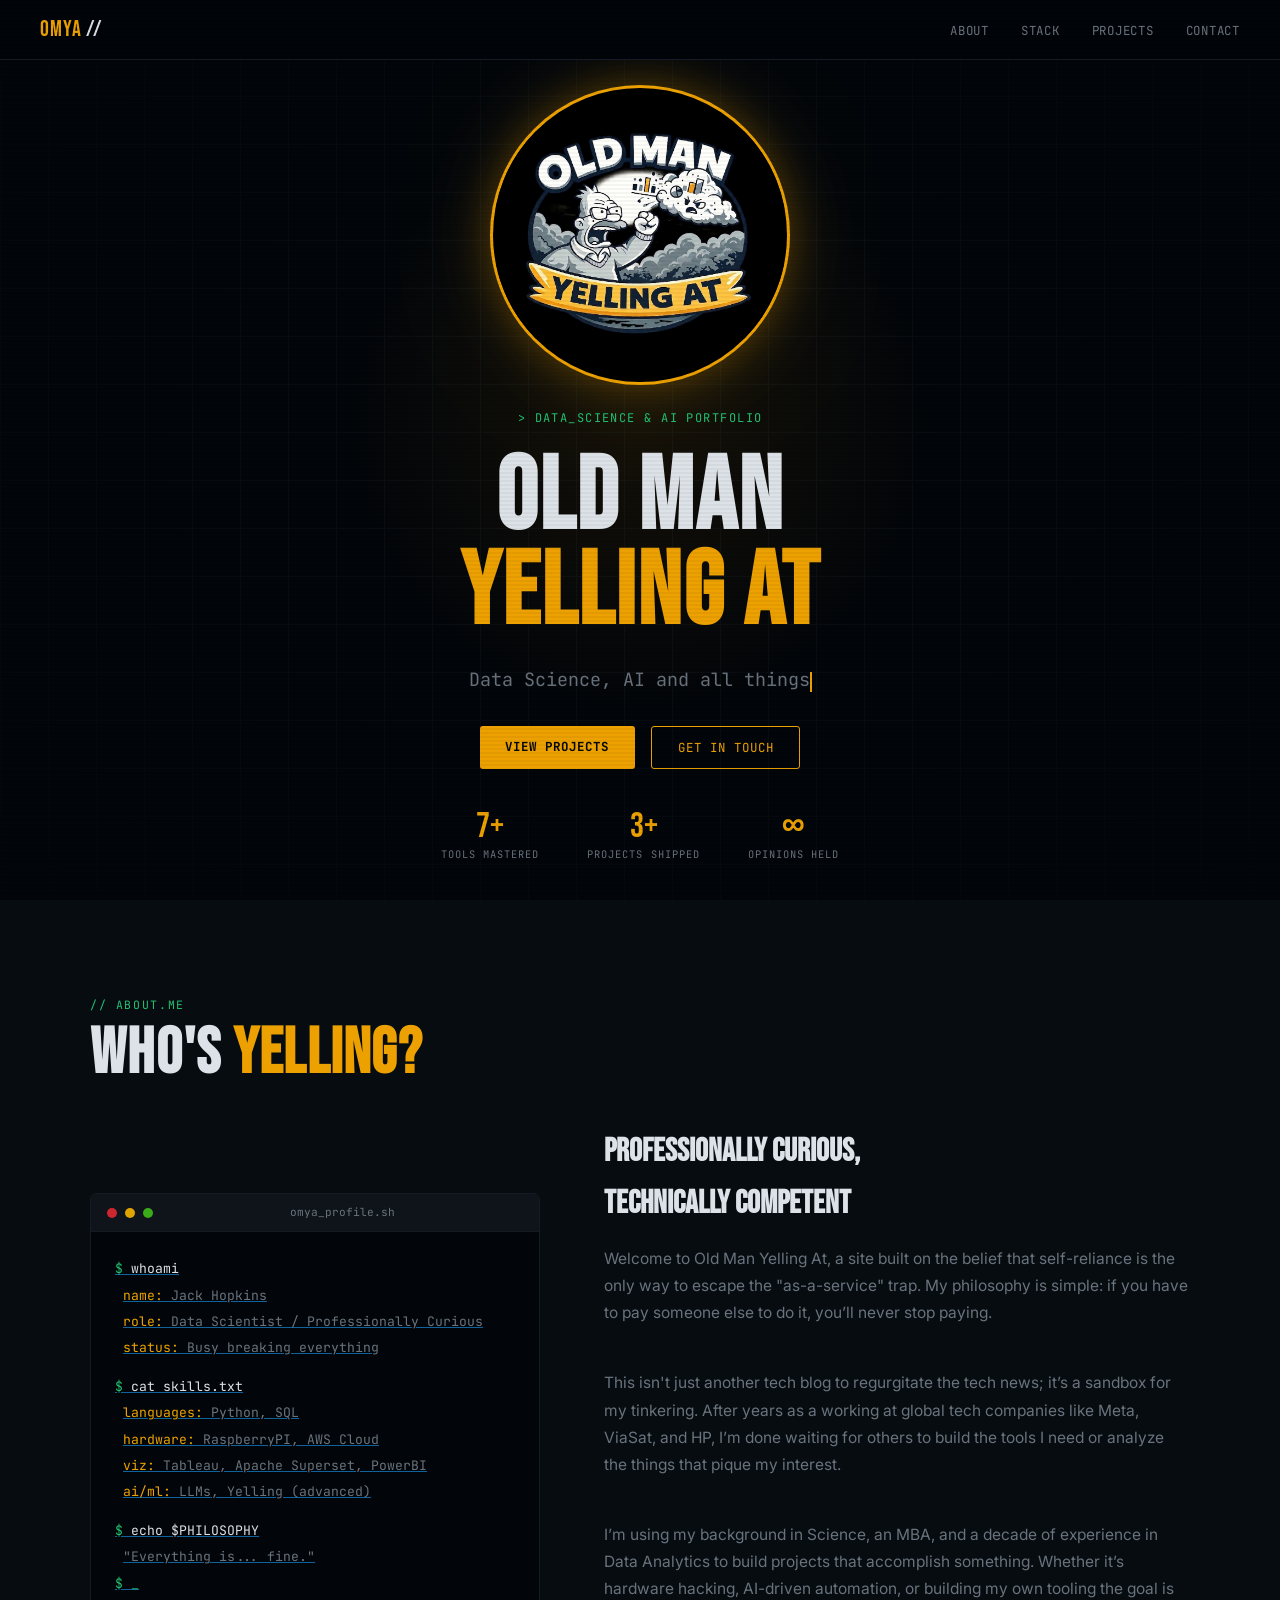
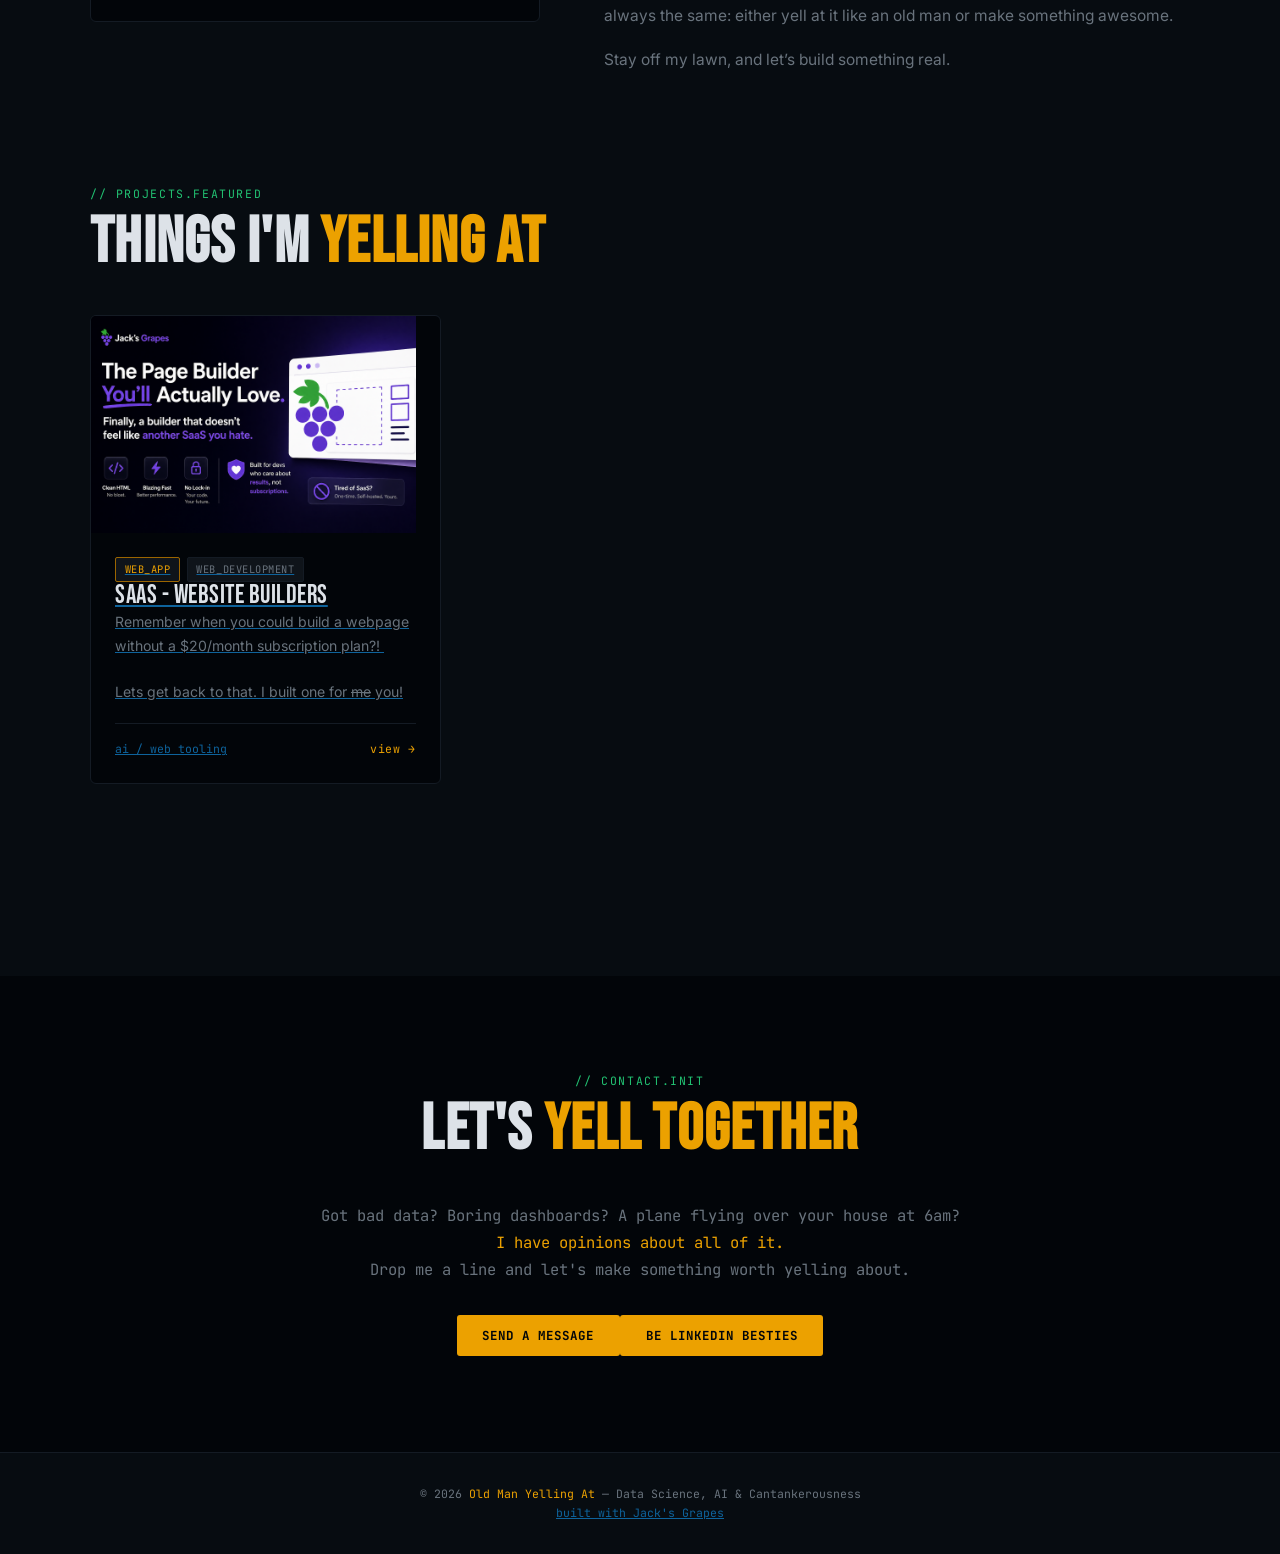
==== index.html @ 0ff93918 "Deploy: index.html" ====
<!DOCTYPE html>
<html lang="en">
<head>
  <meta charset="UTF-8">
  <meta name="viewport" content="width=device-width, initial-scale=1">
  <title>Old Man Yelling At — Data Science Portfolio</title>
  <meta charset="UTF-8">
<meta name="viewport" content="width=device-width, initial-scale=1.0">
<link rel="preconnect" href="https://fonts.googleapis.com">
  <link rel="stylesheet" href="styles/site.css">
  <link rel="stylesheet" href="styles/index.css">
</head>
<body>
<nav><a href="#hero" class="nav-logo">OMYA<span> //</span></a><ul class="nav-links"><li><a href="about.html">about</a></li><li><a href="Tech Stack.html">stack</a></li><li><a href="#projects">projects</a></li><li><a href="#contact">contact</a></li></ul></nav><!-- HERO --><section id="hero"><div data-jg-align="left" class="hero-bg-grid"></div><div class="hero-glow"></div><div data-jg-align="center" id="i6v195" class="hero-inner"><div class="hero-logo-wrap"><img alt="OMYA Logo.png" src="assets/embedded-1-OMYA-Logo.png"></div><div class="hero-tag">data_science &amp; ai portfolio</div><h1 class="hero-heading">OLD MAN<br><span class="accent">YELLING AT</span></h1><p id="tagline-text" class="hero-tagline"></p><div class="hero-cta"><a href="#projects" data-jg-align="left" class="btn btn-primary">View Projects</a><a href="#contact" class="btn btn-outline">Get In Touch</a></div><div class="hero-stats"><div class="stat"><div data-count="7" class="stat-val">0</div><div class="stat-label">Tools mastered</div></div><div class="stat"><div data-count="3" class="stat-val">1</div><div class="stat-label">Projects shipped</div></div><div class="stat"><div data-count="∞" class="stat-val">0</div><div class="stat-label">Opinions held</div></div></div></div></section><!-- ABOUT --><section id="about"><div class="section-inner"><div class="section-label">about.me</div><h2 class="section-title">Who's <span class="accent">Yelling?</span></h2><div class="about-grid fade-up"><div class="about-terminal"><div class="term-bar"><div class="term-dot r"></div><div class="term-dot y"></div><div class="term-dot g"></div><span class="term-title">omya_profile.sh</span></div><a href="planes.html" id="iljqdqo"><div data-jg-align="left" class="term-body"><span class="term-line"><span class="term-prompt">$</span><span class="term-cmd"> whoami</span></span><span class="term-line term-out"><span class="term-key">name:</span>        Jack Hopkins</span><span class="term-line term-out"><span class="term-key">role:</span>        Data Scientist / Professionally Curious</span><span class="term-line term-out"><span class="term-key">status:</span>&nbsp;Busy breaking everything</span><span class="term-blank"></span><span class="term-line"><span class="term-prompt">$</span><span class="term-cmd"> cat skills.txt</span></span><span class="term-line term-out"><span class="term-key">languages:</span>   Python, SQL</span><span class="term-line term-out"><span class="term-key">hardware:</span>    RaspberryPI, AWS Cloud</span><span class="term-line term-out"><span class="term-key">viz:</span>         Tableau, Apache Superset, PowerBI</span><span class="term-line term-out"><span class="term-key">ai/ml:</span>       LLMs, Yelling (advanced)</span><span class="term-blank"></span><span class="term-line"><span class="term-prompt">$</span><span class="term-cmd"> echo $PHILOSOPHY</span></span><span class="term-line term-out">"Everything is... fine."</span><span class="term-line"><span class="term-prompt">$ <span class="cursor-inline">_</span></span></span></div></a></div><div class="about-text"><h3 id="ir30iiib">Professionally Curious,<br>Technically Competent</h3><p id="ixeeoak"></p><p id="ii0y47r" class="MsoNormal"><span id="i8zmilt">Welcome to Old Man Yelling At, a site built on the belief that self-reliance is the only way to escape the "as-a-service" trap. My philosophy is simple: if you have to pay someone else to do it, you’ll never stop paying.<br><br><o:p></o:p></span></p><p id="ikygia4" class="MsoNormal"><span id="ivghlf5">This isn't just another tech blog to regurgitate the tech news; it’s a sandbox for my tinkering. After years as a working at global tech companies like Meta, ViaSat, and HP, I’m done waiting for others to build the tools I need or analyze the things that pique my interest.<br><br><o:p></o:p></span></p><p id="ieg5tn2" class="MsoNormal"><span id="idqlkta">I’m using my background in Science, an MBA, and a decade of experience in Data Analytics to build projects that accomplish something. Whether it’s hardware hacking, AI-driven automation, or building my own tooling the goal is always the same: either yell at it like an old man or make something awesome.<o:p></o:p></span></p><p draggable="true" class="MsoNormal"><span draggable="true"><o:p id="it7yhrg" draggable="true"></o:p></span></p><p id="i75hzhk" class="MsoNormal"><span id="iy7516q"><span id="i1cjw39">Stay off my lawn, and let’s build something real.</span><o:p></o:p></span></p><p id="i8kazh5" class="MsoNormal"></p><p id="irdku32" class="MsoNormal"></p><p id="iwp834v" class="MsoNormal"><span id="i1wre5h"><span id="i7fl29a"><o:p></o:p></span></span></p><p></p></div></div></div><section id="projects" data-jg-align="left"><div class="section-inner"><div class="section-label">projects.featured</div><h2 class="section-title">Things I'm&nbsp;<span id="is7vjrm-2" draggable="true" class="accent">Yelling At</span></h2><div class="projects-grid"><div class="project-card fade-up"><a href="saas-webeditors.html" id="ivyvx1u"></a><a href="saas-webeditors.html" id="ifmr32w7"></a><div id="irn4yvj"></div><img src="assets/1-JacksGrapesHero.png" alt="JacksGrapesHero.png" width="325" height="217" data-jg-align="center" id="i12prqy"><div class="project-body"><a href="saas-webeditors.html" id="ijs4cwk"><div class="project-tags"><span class="tag gold">WEb_app</span><span class="tag">WEb_development</span></div><div class="project-title">Saas - Website Builders</div><div data-jg-align="left" class="project-desc">Remember when you could build a webpage without a $20/month subscription plan?!&nbsp;<br><br>Lets get back to that. I built one for <strike>me</strike> you!</div></a><div class="project-footer"><a href="saas-webeditors.html" id="i07bh0z"><span>ai / web tooling</span></a><a href="#" class="project-link">view →</a></div></div></div></div></div></section></section><!-- SKILLS --><!-- PROJECTS --><!-- CONTACT --><section id="contact" data-jg-align="left"><div class="section-inner contact-inner"><div class="section-label">contact.init</div><h2 class="section-title">Let's <span class="accent">Yell Together</span></h2><p>
      Got bad data? Boring dashboards? A plane flying over your house at 6am?<br><span class="shout">I have opinions about all of it.</span><br>
      Drop me a line and let's make something worth yelling about.
    </p><a href="mailto:hello@oldmanyelling.at" class="btn btn-primary">Send a Message</a><a href="https://www.linkedin.com/in/jvhopkins/" class="btn btn-primary">Be linkedin Besties</a></div></section><!-- FOOTER --><footer><p>© 2026 <span>Old Man Yelling At</span> — Data Science, AI &amp; Cantankerousness</p><a href="https://jacksgrapes.oldmanyelling.at" id="isjxr0g"><p id="i4tllf-2">built with Jack's Grapes</p></a></footer><!-- TWEAKS PANEL --><div id="tweaks-panel"><div class="tweaks-header"><span>Tweaks</span><button id="tweaks-close-btn" aria-label="Close" class="tweaks-close">✕</button></div><div class="tweaks-body"><div class="tweak-row"><label for="tweak-accent" class="tweak-label">Accent Color</label><select id="tweak-accent" class="tweak-select"><option value="gold">Gold (default)</option><option value="cyan">Electric Cyan</option><option value="red">Angry Red</option><option value="green">Terminal Green</option></select></div><div class="tweak-row"><label for="tweak-tagline" class="tweak-label">Custom Tagline</label><input id="tweak-tagline" type="text" value="Data Science, AI and Cantankerousness" class="tweak-input"></div><div class="tweak-row"><label for="tweak-font" class="tweak-label">Terminal Font</label><select id="tweak-font" class="tweak-select"><option value="'JetBrains Mono', monospace">JetBrains Mono</option><option value="'Courier New', monospace">Courier New</option><option value="'IBM Plex Mono', monospace">IBM Plex Mono</option></select></div><div class="tweak-row"><label for="tweak-scanlines" class="tweak-label">Scanlines</label><select id="tweak-scanlines" class="tweak-select"><option value="on">On</option><option value="off">Off</option></select></div></div></div>
<script>
(function(){
  function activate(root){
    var doc = root || document;
    doc.querySelectorAll('.fade-up,.reveal-on-scroll,[data-animate-on-scroll]').forEach(function(el){
      el.classList.add('visible','is-visible','in-view');
      el.querySelectorAll('.skill-bar-fill[data-pct]').forEach(function(bar){
        bar.style.width = (bar.getAttribute('data-pct') || '0') + '%';
      });
    });
  }
  if (document.readyState === 'loading') document.addEventListener('DOMContentLoaded', function(){ activate(document); });
  else activate(document);
  window.addEventListener('load', function(){ activate(document); });
})();
</script>

<script src="scripts/index.js"></script>
</body>
</html>
---- styles/site.css ----
:root{
  --jg-accent:#0e639c;
  --jg-accent-2:#3b82f6;
  --jg-bg:#ffffff;
  --jg-surface:#f8fafc;
  --jg-text:#1e293b;
  --jg-muted:#64748b;
  --jg-font:-apple-system, BlinkMacSystemFont, 'Segoe UI', Roboto, sans-serif;
  --jg-radius:14px;
}
html,body{min-height:100%;}
body{background:var(--jg-bg);color:var(--jg-text);font-family:var(--jg-font);}
[data-gjs-type="wrapper"]{background:transparent;color:inherit;min-height:100vh;}
a{color:var(--jg-accent);}
.jg-theme-section{padding:72px 40px;background:var(--jg-surface);color:var(--jg-text);}
.jg-theme-card{padding:28px;border:1px solid color-mix(in srgb, var(--jg-text) 10%, white);border-radius:var(--jg-radius);background:white;box-shadow:0 12px 34px rgba(15,23,42,.08);}
.jg-theme-btn{display:inline-flex;align-items:center;justify-content:center;padding:12px 20px;border:none;border-radius:999px;background:linear-gradient(135deg,var(--jg-accent),var(--jg-accent-2));color:white;font-weight:700;text-decoration:none;box-shadow:0 12px 24px rgba(59,130,246,.22);}
.jg-theme-btn--ghost{background:transparent;color:var(--jg-accent);border:1px solid color-mix(in srgb, var(--jg-accent) 28%, white);box-shadow:none;}
.jg-global-slot{position:relative;}
.jg-global-slot::before{content:attr(data-jg-global-label);position:absolute;top:8px;right:8px;padding:3px 8px;border-radius:999px;background:rgba(15,23,42,.82);color:#fff;font:600 10px/1 var(--jg-font);letter-spacing:.08em;text-transform:uppercase;z-index:5;pointer-events:none;}
.jg-symbol-instance{position:relative;}
.jg-symbol-instance::before{content:attr(data-jg-symbol-label);position:absolute;top:8px;right:8px;padding:3px 8px;border-radius:999px;background:rgba(14,99,156,.92);color:#fff;font:600 10px/1 var(--jg-font);letter-spacing:.08em;text-transform:uppercase;z-index:5;pointer-events:none;}
.jg-slot-outline{outline:1px dashed rgba(14,99,156,.45);outline-offset:2px;}
.jg-hide-desktop{}
@media (max-width: 992px){.jg-hide-tablet{display:none!important;}}
@media (min-width: 993px){.jg-hide-tablet{display:initial;}}
@media (max-width: 480px){.jg-hide-mobile{display:none!important;}}
@media (min-width: 481px){.jg-hide-mobile{display:initial;}}
@media (min-width: 993px){.jg-hide-desktop{display:none!important;}}
---- styles/index.css ----
@import url('https://fonts.googleapis.com/css2?family=JetBrains+Mono:wght@400;500;700&family=Bebas+Neue&family=Inter:wght@400;500;600&display=swap');

  :root {
    --bg:        oklch(0.11 0.015 252);
    --bg2:       oklch(0.15 0.015 252);
    --bg3:       oklch(0.19 0.015 252);
    --gold:      oklch(0.76 0.18 80);
    --gold-dim:  oklch(0.55 0.14 80);
    --navy:      oklch(0.27 0.09 248);
    --text:      oklch(0.91 0.01 252);
    --muted:     oklch(0.55 0.02 252);
    --green:     oklch(0.72 0.17 155);
    --border:    oklch(0.22 0.02 252);
    --font-mono: 'JetBrains Mono', monospace;
    --font-disp: 'Bebas Neue', sans-serif;
    --font-body: 'Inter', sans-serif;
  }
  *, *::before, *::after { box-sizing: border-box; margin: 0; padding: 0; }

  html { scroll-behavior: smooth; }

  body {
    background: var(--bg);
    color: var(--text);
    font-family: var(--font-body);
    line-height: 1.6;
    overflow-x: hidden;
  }

  /* ── SCANLINE OVERLAY ── */
  body::before {
    content: '';
    position: fixed; inset: 0;
    background: repeating-linear-gradient(
      0deg,
      transparent,
      transparent 2px,
      oklch(0 0 0 / 0.04) 2px,
      oklch(0 0 0 / 0.04) 4px
    );
    pointer-events: none;
    z-index: 9999;
  }

  /* ── NAV ── */
  nav {
    position: fixed; top: 0; left: 0; right: 0;
    z-index: 100;
    display: flex; align-items: center; justify-content: space-between;
    padding: 0 2.5rem;
    height: 60px;
    background: oklch(0.11 0.015 252 / 0.92);
    backdrop-filter: blur(12px);
    border-bottom: 1px solid var(--border);
  }
  .nav-logo {
    font-family: var(--font-disp);
    font-size: 1.4rem;
    letter-spacing: 0.04em;
    color: var(--gold);
    text-decoration: none;
  }
  .nav-logo span { color: var(--text); }
  .nav-links {
    display: flex; gap: 2rem; list-style: none;
  }
  .nav-links a {
    font-family: var(--font-mono);
    font-size: 0.78rem;
    color: var(--muted);
    text-decoration: none;
    letter-spacing: 0.06em;
    text-transform: uppercase;
    transition: color 0.2s;
  }
  .nav-links a:hover, .nav-links a.active { color: var(--gold); }

  /* ── HERO ── */
  #hero {
    min-height: 100vh;
    display: grid;
    place-items: center;
    padding: 80px 2rem 2rem;
    position: relative;
    overflow: hidden;
  }
  .hero-bg-grid {
    position: absolute; inset: 0;
    background-image:
      linear-gradient(var(--border) 1px, transparent 1px),
      linear-gradient(90deg, var(--border) 1px, transparent 1px);
    background-size: 48px 48px;
    opacity: 0.4;
    mask-image: radial-gradient(ellipse 80% 80% at 50% 50%, black 30%, transparent 100%);
  }
  .hero-glow {
    position: absolute;
    width: 600px; height: 600px;
    background: radial-gradient(circle, oklch(0.55 0.14 80 / 0.12) 0%, transparent 70%);
    top: 50%; left: 50%;
    transform: translate(-50%, -55%);
    pointer-events: none;
  }
  .hero-inner {
    position: relative;
    display: flex;
    flex-direction: column;
    align-items: center;
    text-align: center;
    gap: 1.5rem;
    max-width: 860px;
  }
  .hero-logo-wrap {
    width: 300px; height: 300px;
    border-radius: 50%;
    overflow: hidden;
    border: 3px solid var(--gold);
    box-shadow: 0 0 40px oklch(0.76 0.18 80 / 0.3), 0 0 80px oklch(0.76 0.18 80 / 0.1);
    flex-shrink: 0;
    animation: pulse-glow 3s ease-in-out infinite;
    background: #000;
  }
  @keyframes pulse-glow {
    0%, 100% { box-shadow: 0 0 40px oklch(0.76 0.18 80 / 0.3), 0 0 80px oklch(0.76 0.18 80 / 0.1); }
    50%       { box-shadow: 0 0 60px oklch(0.76 0.18 80 / 0.5), 0 0 120px oklch(0.76 0.18 80 / 0.2); }
  }
  .hero-logo-wrap img {
    width: 100%; height: 100%;
    object-fit: contain;
    object-position: center center;
    transform: scale(0.98);
  }
  .hero-tag {
    font-family: var(--font-mono);
    font-size: 0.75rem;
    color: var(--green);
    letter-spacing: 0.12em;
    text-transform: uppercase;
  }
  .hero-tag::before { content: '> '; }
  .hero-heading {
    font-family: var(--font-disp);
    font-size: clamp(3.5rem, 8vw, 7rem);
    line-height: 0.92;
    letter-spacing: 0.02em;
    color: var(--text);
  }
  .hero-heading .accent { color: var(--gold); }
  .hero-tagline {
    font-family: var(--font-mono);
    font-size: clamp(0.9rem, 2vw, 1.15rem);
    color: var(--muted);
    max-width: 500px;
  }
  .hero-tagline .cursor {
    display: inline-block;
    width: 2px; height: 1.1em;
    background: var(--gold);
    vertical-align: text-bottom;
    animation: blink 0.9s step-end infinite;
  }
  @keyframes blink { 50% { opacity: 0; } }

  .hero-cta {
    display: flex; gap: 1rem; flex-wrap: wrap; justify-content: center;
    margin-top: 0.5rem;
  }
  .btn {
    display: inline-block;
    padding: 0.65rem 1.6rem;
    font-family: var(--font-mono);
    font-size: 0.78rem;
    letter-spacing: 0.08em;
    text-transform: uppercase;
    text-decoration: none;
    border-radius: 3px;
    cursor: pointer;
    transition: all 0.2s;
    border: none;
  }
  .btn-primary {
    background: var(--gold);
    color: oklch(0.11 0.015 252);
    font-weight: 700;
  }
  .btn-primary:hover { background: oklch(0.82 0.18 80); transform: translateY(-2px); }
  .btn-outline {
    background: transparent;
    color: var(--gold);
    border: 1px solid var(--gold);
  }
  .btn-outline:hover { background: oklch(0.76 0.18 80 / 0.1); transform: translateY(-2px); }

  .hero-stats {
    display: flex; gap: 3rem; margin-top: 1rem;
  }
  .stat { text-align: center; }
  .stat-val {
    font-family: var(--font-disp);
    font-size: 2.2rem;
    color: var(--gold);
    line-height: 1;
  }
  .stat-label {
    font-family: var(--font-mono);
    font-size: 0.65rem;
    color: var(--muted);
    letter-spacing: 0.1em;
    text-transform: uppercase;
    margin-top: 2px;
  }

  /* ── SECTION COMMON ── */
  section { padding: 6rem 2rem; }
  .section-inner { max-width: 1100px; margin: 0 auto; }
  .section-label {
    font-family: var(--font-mono);
    font-size: 0.72rem;
    color: var(--green);
    letter-spacing: 0.14em;
    text-transform: uppercase;
    margin-bottom: 0.5rem;
  }
  .section-label::before { content: '// '; }
  .section-title {
    font-family: var(--font-disp);
    font-size: clamp(2.5rem, 5vw, 4rem);
    letter-spacing: 0.02em;
    line-height: 1;
    margin-bottom: 3rem;
  }
  .section-title .accent { color: var(--gold); }

  /* ── ABOUT ── */
  #about { background: var(--bg2); }
  .about-grid {
    display: grid;
    grid-template-columns: 1fr 1.3fr;
    gap: 4rem;
    align-items: center;
  }
  .about-terminal {
    background: var(--bg);
    border: 1px solid var(--border);
    border-radius: 6px;
    overflow: hidden;
    font-family: var(--font-mono);
    font-size: 0.82rem;
  }
  .term-bar {
    background: var(--bg3);
    padding: 0.6rem 1rem;
    display: flex; align-items: center; gap: 0.5rem;
    border-bottom: 1px solid var(--border);
  }
  .term-dot { width: 10px; height: 10px; border-radius: 50%; }
  .term-dot.r { background: oklch(0.55 0.2 25); }
  .term-dot.y { background: oklch(0.75 0.2 90); }
  .term-dot.g { background: oklch(0.65 0.2 140); }
  .term-title { font-size: 0.7rem; color: var(--muted); margin-left: auto; margin-right: auto; ;justify-self:center}
  .term-body { padding: 1.5rem; line-height: 2; }
  .term-line { display: block; }
  .term-prompt { color: var(--green); }
  .term-cmd { color: var(--text); }
  .term-out { color: var(--muted); padding-left: 0.5rem; }
  .term-key { color: var(--gold); }
  .term-blank { display: block; height: 0.8rem; }

  .about-text h3 {
    font-family: var(--font-disp);
    font-size: 2rem;
    color: var(--text);
    margin-bottom: 1rem;
  }
  .about-text p {
    color: var(--muted);
    margin-bottom: 1rem;
    font-size: 0.97rem;
    line-height: 1.75;
  }
  .about-text p strong { color: var(--text); font-weight: 600; }
  .about-text p .shout { color: var(--gold); font-style: italic; }

  /* ── SKILLS ── */
  #skills { background: var(--bg); }
  .skills-grid {
    display: grid;
    grid-template-columns: repeat(auto-fill, minmax(300px, 1fr));
    gap: 1.5rem;
  }
  .skill-card {
    background: var(--bg2);
    border: 1px solid var(--border);
    border-radius: 6px;
    padding: 1.5rem;
    transition: border-color 0.2s, transform 0.2s;
  }
  .skill-card:hover {
    border-color: var(--gold-dim);
    transform: translateY(-3px);
  }
  .skill-header {
    display: flex; justify-content: space-between; align-items: center;
    margin-bottom: 1rem;
  }
  .skill-name {
    font-family: var(--font-mono);
    font-size: 0.9rem;
    color: var(--text);
    font-weight: 700;
  }
  .skill-pct {
    font-family: var(--font-mono);
    font-size: 0.75rem;
    color: var(--gold);
  }
  .skill-bar-bg {
    height: 6px;
    background: var(--bg3);
    border-radius: 3px;
    overflow: hidden;
  }
  .skill-bar-fill {
    height: 100%;
    background: linear-gradient(90deg, var(--gold-dim), var(--gold));
    border-radius: 3px;
    width: 0%;
    transition: width 1.2s cubic-bezier(0.4,0,0.2,1);
  }
  .skill-desc {
    margin-top: 0.75rem;
    font-size: 0.78rem;
    color: var(--muted);
    font-family: var(--font-mono);
    line-height: 1.5;
  }

  /* ── PROJECTS ── */
  #projects { background: var(--bg2); }
  .projects-grid {
    display: grid;
    grid-template-columns: repeat(auto-fill, minmax(320px, 1fr));
    gap: 1.5rem;
  }
  .project-card {
    background: var(--bg);
    border: 1px solid var(--border);
    border-radius: 6px;
    overflow: hidden;
    transition: border-color 0.2s, transform 0.2s, box-shadow 0.2s;
    cursor: pointer;
    display: flex; flex-direction: column;
  }
  .project-card:hover {
    border-color: var(--gold-dim);
    transform: translateY(-4px);
    box-shadow: 0 12px 40px oklch(0 0 0 / 0.4);
  }
  .project-thumb {
    height: 180px;
    background: var(--bg3);
    display: flex; align-items: center; justify-content: center;
    border-bottom: 1px solid var(--border);
    font-family: var(--font-mono);
    font-size: 0.72rem;
    color: var(--muted);
    position: relative;
    overflow: hidden;
  }
  .project-thumb-label {
    position: absolute;
    font-size: 0.68rem;
    color: var(--muted);
    letter-spacing: 0.05em;
    z-index: 1;
  }
  /* Mini chart decorations per project */
  .chart-bars {
    display: flex; align-items: flex-end; gap: 5px;
    opacity: 0.35;
  }
  .chart-bars span {
    width: 18px;
    background: linear-gradient(180deg, var(--gold), var(--gold-dim));
    border-radius: 2px 2px 0 0;
    transition: height 0.3s;
  }
  .project-card:hover .chart-bars span { opacity: 0.8; }

  .project-body { padding: 1.5rem; flex: 1; display: flex; flex-direction: column; gap: 0.75rem; }
  .project-tags {
    display: flex; flex-wrap: wrap; gap: 0.4rem;
  }
  .tag {
    font-family: var(--font-mono);
    font-size: 0.65rem;
    padding: 0.2rem 0.55rem;
    background: var(--bg3);
    border: 1px solid var(--border);
    border-radius: 2px;
    color: var(--muted);
    letter-spacing: 0.05em;
    text-transform: uppercase;
  }
  .tag.gold { border-color: var(--gold-dim); color: var(--gold); }
  .project-title {
    font-family: var(--font-disp);
    font-size: 1.6rem;
    letter-spacing: 0.02em;
    color: var(--text);
    line-height: 1.1;
  }
  .project-desc {
    font-size: 0.88rem;
    color: var(--muted);
    line-height: 1.65;
    flex: 1;
  }
  .project-footer {
    display: flex; align-items: center; justify-content: space-between;
    margin-top: 0.5rem;
    padding-top: 1rem;
    border-top: 1px solid var(--border);
    font-family: var(--font-mono);
    font-size: 0.72rem;
    color: var(--muted);
  }
  .project-link {
    color: var(--gold);
    text-decoration: none;
    letter-spacing: 0.05em;
    transition: opacity 0.2s;
  }
  .project-link:hover { opacity: 0.7; }

  /* ── CONTACT ── */
  #contact { background: var(--bg); text-align: center; }
  .contact-inner { max-width: 600px; margin: 0 auto; }
  .contact-inner p {
    color: var(--muted);
    font-size: 0.97rem;
    line-height: 1.75;
    margin-bottom: 2rem;
    font-family: var(--font-mono);
  }
  .contact-inner p .shout { color: var(--gold); }

  /* ── FOOTER ── */
  footer {
    background: var(--bg2);
    border-top: 1px solid var(--border);
    padding: 2rem;
    text-align: center;
    font-family: var(--font-mono);
    font-size: 0.72rem;
    color: var(--muted);
  }
  footer span { color: var(--gold); }

  /* ── SCROLLBAR ── */
  ::-webkit-scrollbar { width: 6px; }
  ::-webkit-scrollbar-track { background: var(--bg); }
  ::-webkit-scrollbar-thumb { background: var(--border); border-radius: 3px; }
  ::-webkit-scrollbar-thumb:hover { background: var(--gold-dim); }

  /* ── TWEAKS PANEL ── */
  #tweaks-panel {
    position: fixed; bottom: 1.5rem; right: 1.5rem;
    z-index: 200;
    background: var(--bg2);
    border: 1px solid var(--border);
    border-radius: 8px;
    width: 280px;
    box-shadow: 0 20px 60px oklch(0 0 0 / 0.5);
    display: none;
    overflow: hidden;
    font-family: var(--font-mono);
    font-size: 0.8rem;
  }
  #tweaks-panel.open { display: block; }
  .tweaks-header {
    display: flex; justify-content: space-between; align-items: center;
    padding: 0.85rem 1rem;
    background: var(--bg3);
    border-bottom: 1px solid var(--border);
    font-weight: 700; color: var(--gold);
    letter-spacing: 0.08em; font-size: 0.75rem; text-transform: uppercase;
  }
  .tweaks-close { cursor: pointer; color: var(--muted); font-size: 1.1rem; line-height: 1; background: none; border: none; }
  .tweaks-close:hover { color: var(--text); }
  .tweaks-body { padding: 1rem; display: flex; flex-direction: column; gap: 1rem; }
  .tweak-row { display: flex; flex-direction: column; gap: 0.4rem; }
  .tweak-label { color: var(--muted); font-size: 0.7rem; letter-spacing: 0.06em; text-transform: uppercase; }
  .tweak-select, .tweak-input {
    background: var(--bg); border: 1px solid var(--border);
    color: var(--text); padding: 0.4rem 0.6rem;
    border-radius: 3px; font-family: var(--font-mono); font-size: 0.78rem;
    width: 100%; outline: none;
  }
  .tweak-select:focus, .tweak-input:focus { border-color: var(--gold-dim); }

  /* ── RESPONSIVE ── */
  @media (max-width: 700px) {
    .about-grid { grid-template-columns: 1fr; }
    .hero-stats { gap: 1.5rem; }
    .nav-links { display: none; }
  }

  /* ── ANIMATE IN ── */
  .fade-up {
    opacity: 0;
    transform: translateY(24px);
    transition: opacity 0.6s ease, transform 0.6s ease;
  }
  .fade-up.visible { opacity: 1; transform: none; }

/* ── OMYA SHARED STYLES ── */
@import url('https://fonts.googleapis.com/css2?family=JetBrains+Mono:wght@400;500;700&family=Bebas+Neue&family=Inter:wght@400;500;600&display=swap');

:root {
  --bg:        oklch(0.11 0.015 252);
  --bg2:       oklch(0.15 0.015 252);
  --bg3:       oklch(0.19 0.015 252);
  --gold:      oklch(0.76 0.18 80);
  --gold-dim:  oklch(0.55 0.14 80);
  --navy:      oklch(0.27 0.09 248);
  --text:      oklch(0.91 0.01 252);
  --muted:     oklch(0.55 0.02 252);
  --green:     oklch(0.72 0.17 155);
  --border:    oklch(0.22 0.02 252);
  --font-mono: 'JetBrains Mono', monospace;
  --font-disp: 'Bebas Neue', sans-serif;
  --font-body: 'Inter', sans-serif;
  --max-w:     1100px;
}

*, *::before, *::after { box-sizing: border-box; margin: 0; padding: 0; }
html { scroll-behavior: smooth; }

body {
  background: var(--bg);
  color: var(--text);
  font-family: var(--font-body);
  line-height: 1.6;
  overflow-x: hidden;
}

/* Scanlines */
body::before {
  content: '';
  position: fixed; inset: 0;
  background: repeating-linear-gradient(0deg, transparent, transparent 2px, oklch(0 0 0 / 0.04) 2px, oklch(0 0 0 / 0.04) 4px);
  pointer-events: none;
  z-index: 9999;
}

/* Nav */
nav {
  position: fixed; top: 0; left: 0; right: 0; z-index: 100;
  display: flex; align-items: center; justify-content: space-between;
  padding: 0 2.5rem; height: 60px;
  background: oklch(0.11 0.015 252 / 0.92);
  backdrop-filter: blur(12px);
  border-bottom: 1px solid var(--border);
}
.nav-logo { font-family: var(--font-disp); font-size: 1.4rem; letter-spacing: 0.04em; color: var(--gold); text-decoration: none; }
.nav-logo span { color: var(--text); }
.nav-links { display: flex; gap: 2rem; list-style: none; }
.nav-links a { font-family: var(--font-mono); font-size: 0.78rem; color: var(--muted); text-decoration: none; letter-spacing: 0.06em; text-transform: uppercase; transition: color 0.2s; }
.nav-links a:hover, .nav-links a.active { color: var(--gold); }

/* Page shell */
.page-wrap { padding-top: 60px; min-height: 100vh; }

/* Section */
.section { padding: 5rem 2rem; }
.section-inner { max-width: var(--max-w); margin: 0 auto; }
.section-label { font-family: var(--font-mono); font-size: 0.72rem; color: var(--green); letter-spacing: 0.14em; text-transform: uppercase; margin-bottom: 0.5rem; }
.section-label::before { content: '// '; }
.section-title { font-family: var(--font-disp); font-size: clamp(2.5rem, 5vw, 4rem); letter-spacing: 0.02em; line-height: 1; margin-bottom: 2.5rem; }
.section-title .accent { color: var(--gold); }

/* Buttons */
.btn { display: inline-block; padding: 0.65rem 1.6rem; font-family: var(--font-mono); font-size: 0.78rem; letter-spacing: 0.08em; text-transform: uppercase; text-decoration: none; border-radius: 3px; cursor: pointer; transition: all 0.2s; border: none; }
.btn-primary { background: var(--gold); color: oklch(0.11 0.015 252); font-weight: 700; }
.btn-primary:hover { background: oklch(0.82 0.18 80); transform: translateY(-2px); }
.btn-outline { background: transparent; color: var(--gold); border: 1px solid var(--gold); }
.btn-outline:hover { background: oklch(0.76 0.18 80 / 0.1); transform: translateY(-2px); }

/* Tags */
.tag { font-family: var(--font-mono); font-size: 0.65rem; padding: 0.2rem 0.55rem; background: var(--bg3); border: 1px solid var(--border); border-radius: 2px; color: var(--muted); letter-spacing: 0.05em; text-transform: uppercase; }
.tag.gold { border-color: var(--gold-dim); color: var(--gold); }

/* Footer */
footer { background: var(--bg2); border-top: 1px solid var(--border); padding: 2rem; text-align: center; font-family: var(--font-mono); font-size: 0.72rem; color: var(--muted); }
footer span { color: var(--gold); }

/* Fade-up */
.fade-up { opacity: 0; transform: translateY(24px); transition: opacity 0.6s ease, transform 0.6s ease; }
.fade-up.visible { opacity: 1; transform: none; }

/* Scrollbar */
::-webkit-scrollbar { width: 6px; }
::-webkit-scrollbar-track { background: var(--bg); }
::-webkit-scrollbar-thumb { background: var(--border); border-radius: 3px; }
::-webkit-scrollbar-thumb:hover { background: var(--gold-dim); }

/* Divider */
.divider { border: none; border-top: 1px solid var(--border); margin: 3rem 0; }

/* Terminal block */
.terminal { background: var(--bg); border: 1px solid var(--border); border-radius: 6px; overflow: hidden; font-family: var(--font-mono); font-size: 0.82rem; }
.term-bar { background: var(--bg3); padding: 0.6rem 1rem; display: flex; align-items: center; gap: 0.5rem; border-bottom: 1px solid var(--border); }
.term-dot { width: 10px; height: 10px; border-radius: 50%; }
.term-dot.r { background: oklch(0.55 0.2 25); }
.term-dot.y { background: oklch(0.75 0.2 90); }
.term-dot.g { background: oklch(0.65 0.2 140); }
.term-title { font-size: 0.7rem; color: var(--muted); margin: 0 auto; }
.term-body { padding: 1.5rem; line-height: 2; }
.term-prompt { color: var(--green); }
.term-out { color: var(--muted); padding-left: 0.5rem; display: block; }
.term-key { color: var(--gold); }

* { box-sizing: border-box; } body {margin: 0;}
* { box-sizing: border-box; } body {margin: 0;}.hero-inner{width:529px;}
* { box-sizing: border-box; } body {margin: 0;}.tag.gold{text-align:center;}
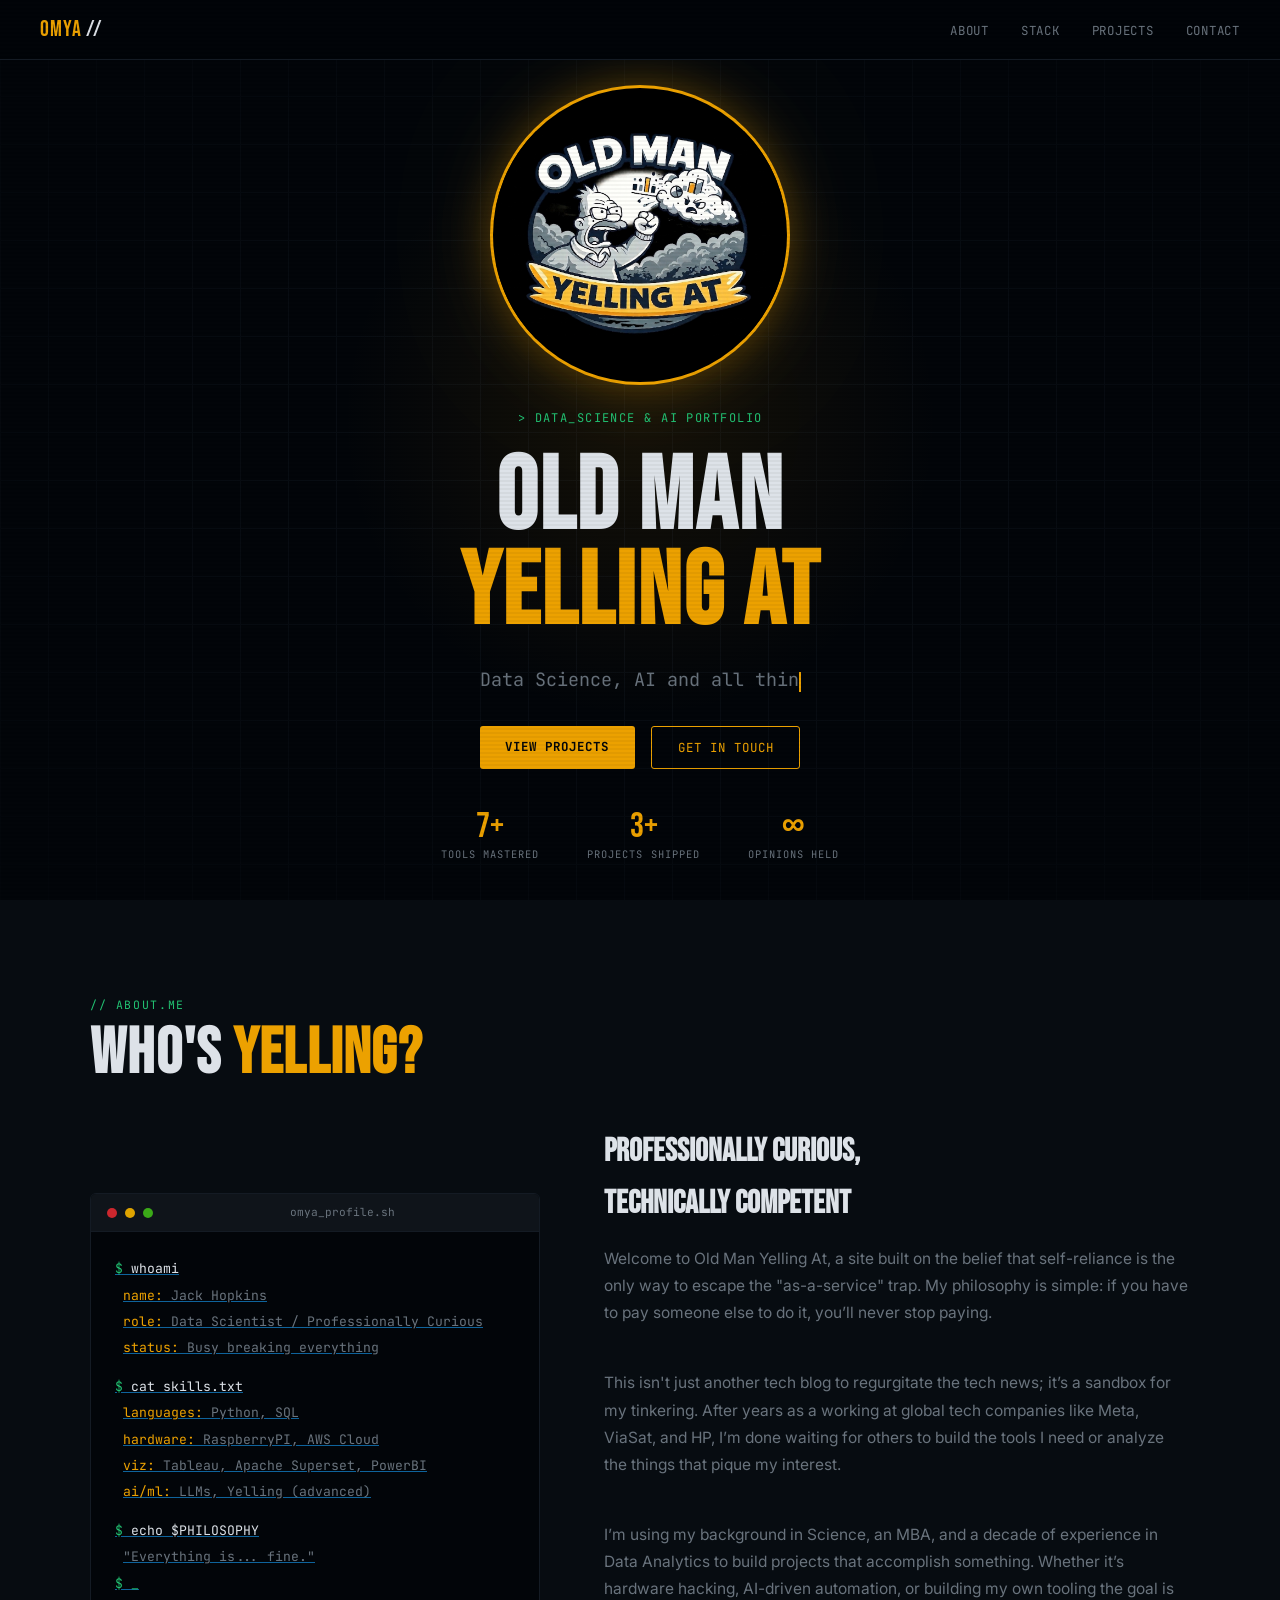
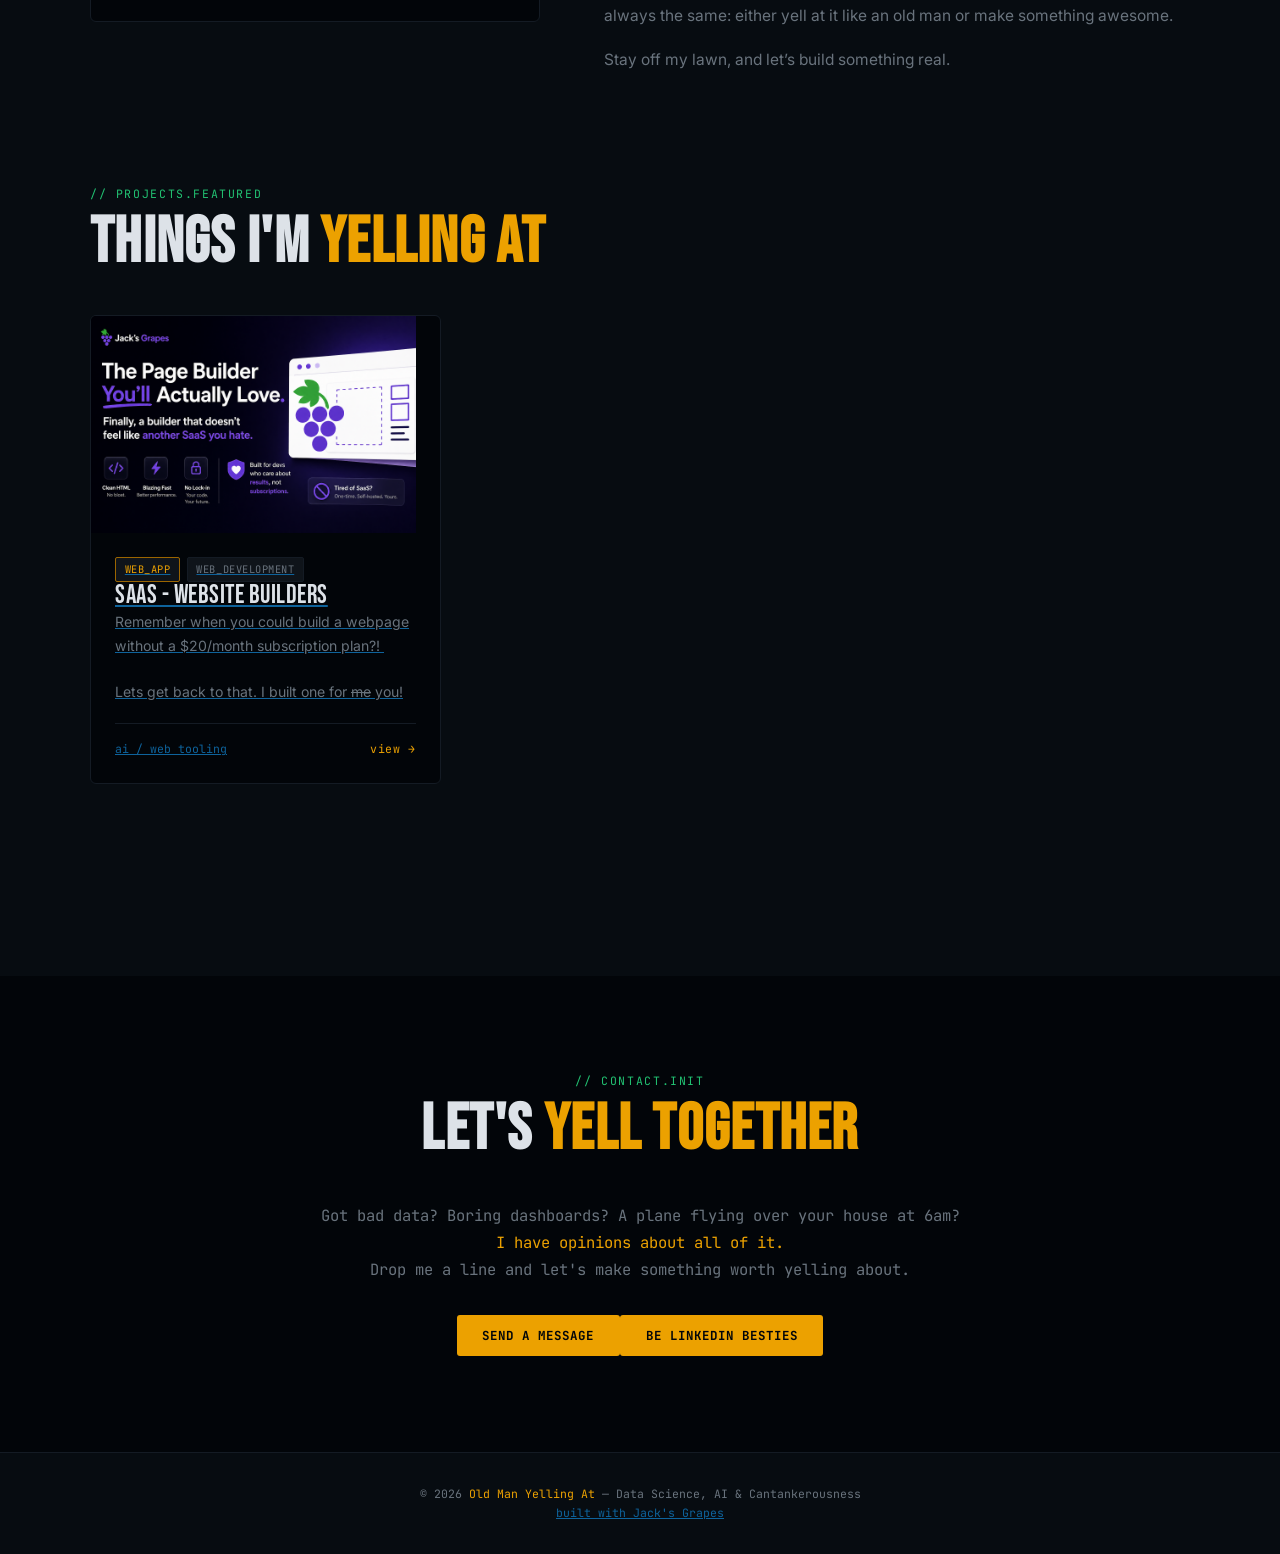
==== commit e29cc75b: "Deploy: index.html" ====
--- a/styles/index.css
+++ b/styles/index.css
@@ -623,4 +623,4 @@
 
 * { box-sizing: border-box; } body {margin: 0;}
 * { box-sizing: border-box; } body {margin: 0;}.hero-inner{width:529px;}
-* { box-sizing: border-box; } body {margin: 0;}.tag.gold{text-align:center;}+* { box-sizing: border-box; } body {margin: 0;}
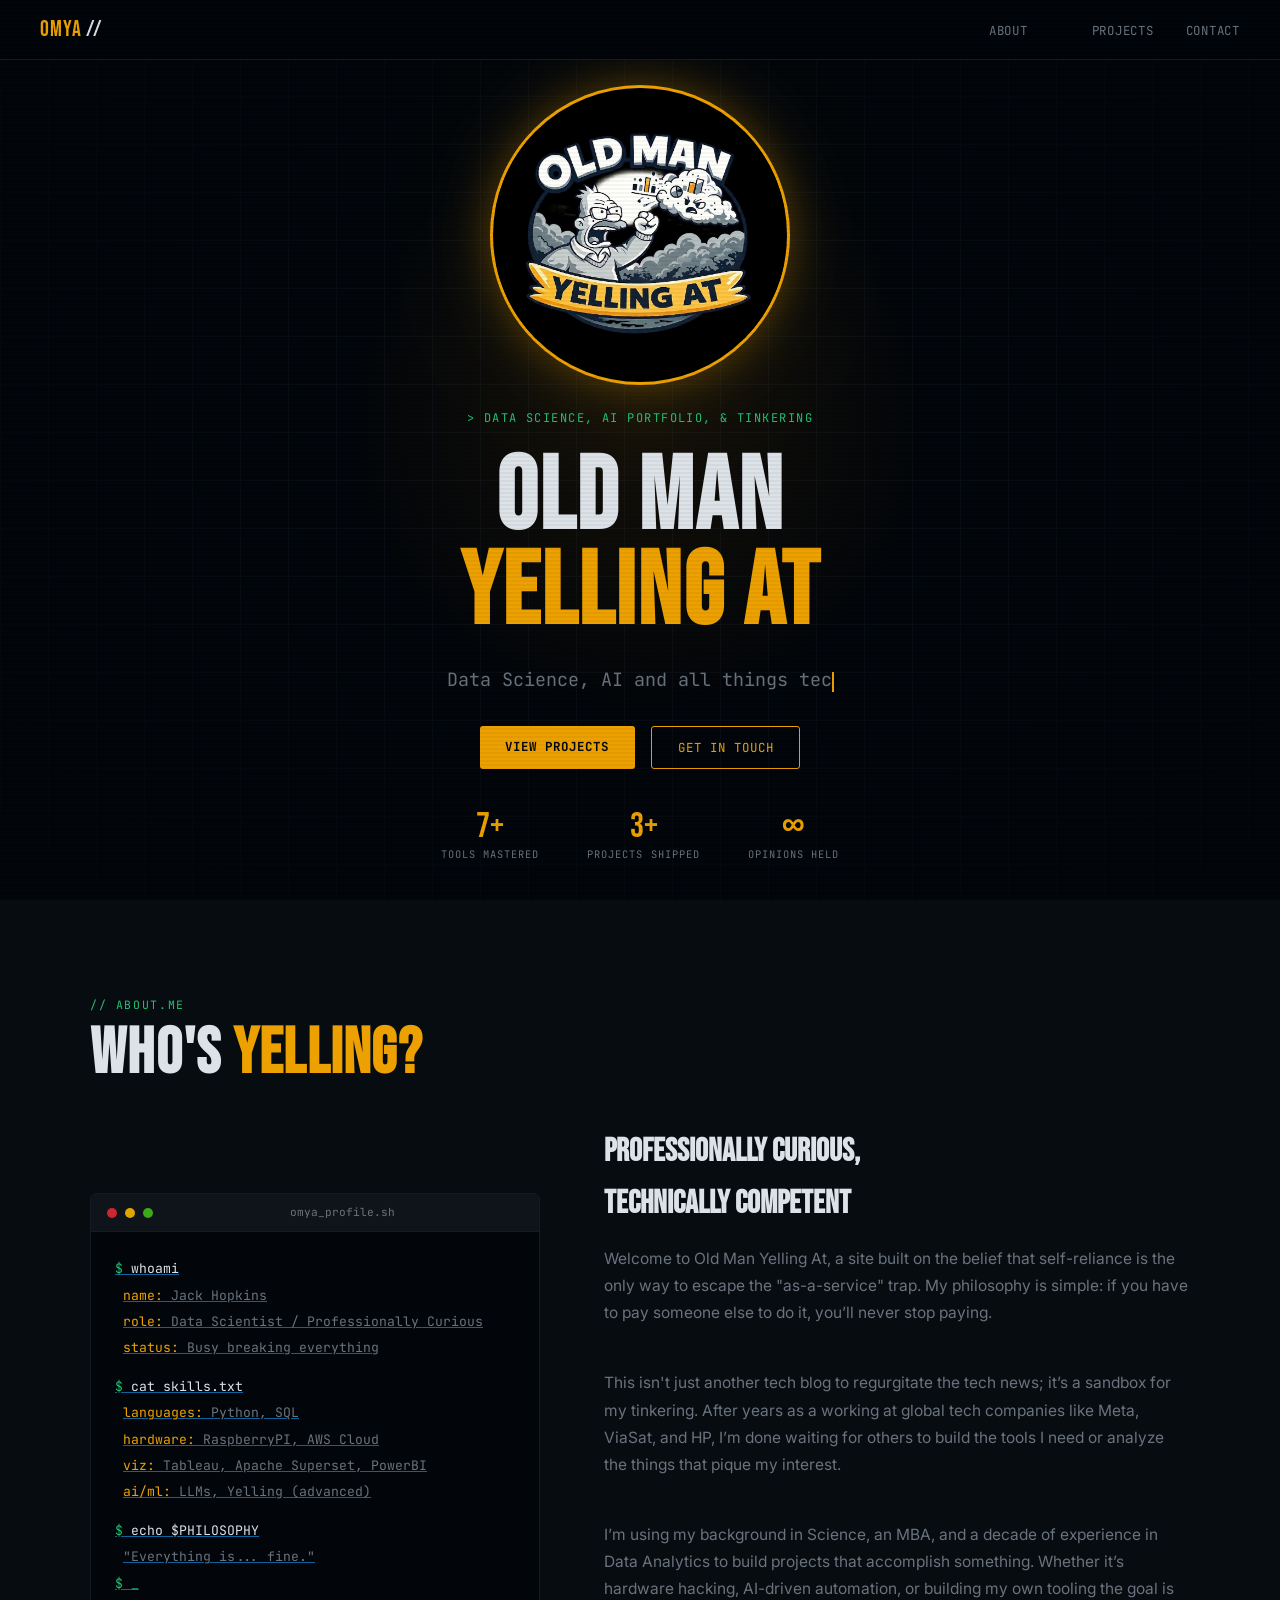
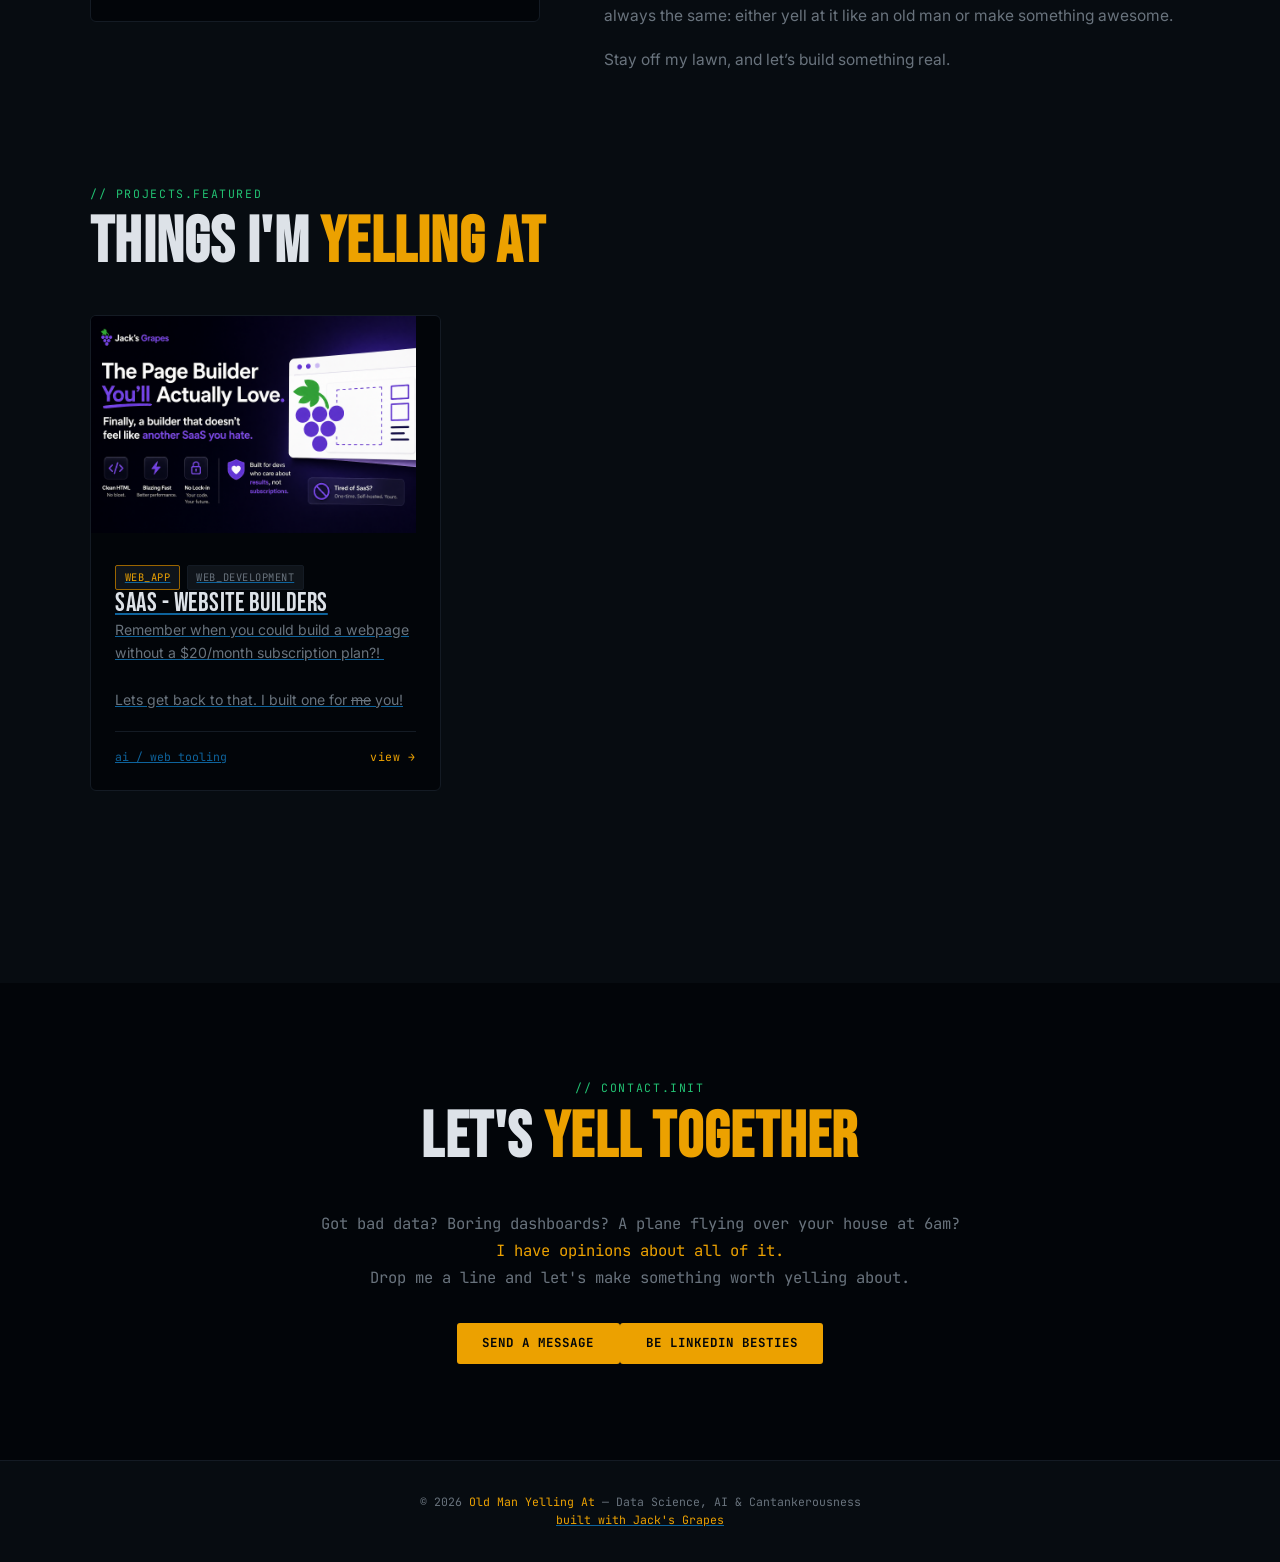
==== commit d527516b: "Deploy: index.html" ====
--- a/index.html
+++ b/index.html
@@ -11,10 +11,10 @@
   <link rel="stylesheet" href="styles/index.css">
 </head>
 <body>
-<nav><a href="#hero" class="nav-logo">OMYA<span> //</span></a><ul class="nav-links"><li><a href="about.html">about</a></li><li><a href="Tech Stack.html">stack</a></li><li><a href="#projects">projects</a></li><li><a href="#contact">contact</a></li></ul></nav><!-- HERO --><section id="hero"><div data-jg-align="left" class="hero-bg-grid"></div><div class="hero-glow"></div><div data-jg-align="center" id="i6v195" class="hero-inner"><div class="hero-logo-wrap"><img alt="OMYA Logo.png" src="assets/embedded-1-OMYA-Logo.png"></div><div class="hero-tag">data_science &amp; ai portfolio</div><h1 class="hero-heading">OLD MAN<br><span class="accent">YELLING AT</span></h1><p id="tagline-text" class="hero-tagline"></p><div class="hero-cta"><a href="#projects" data-jg-align="left" class="btn btn-primary">View Projects</a><a href="#contact" class="btn btn-outline">Get In Touch</a></div><div class="hero-stats"><div class="stat"><div data-count="7" class="stat-val">0</div><div class="stat-label">Tools mastered</div></div><div class="stat"><div data-count="3" class="stat-val">1</div><div class="stat-label">Projects shipped</div></div><div class="stat"><div data-count="∞" class="stat-val">0</div><div class="stat-label">Opinions held</div></div></div></div></section><!-- ABOUT --><section id="about"><div class="section-inner"><div class="section-label">about.me</div><h2 class="section-title">Who's <span class="accent">Yelling?</span></h2><div class="about-grid fade-up"><div class="about-terminal"><div class="term-bar"><div class="term-dot r"></div><div class="term-dot y"></div><div class="term-dot g"></div><span class="term-title">omya_profile.sh</span></div><a href="planes.html" id="iljqdqo"><div data-jg-align="left" class="term-body"><span class="term-line"><span class="term-prompt">$</span><span class="term-cmd"> whoami</span></span><span class="term-line term-out"><span class="term-key">name:</span>        Jack Hopkins</span><span class="term-line term-out"><span class="term-key">role:</span>        Data Scientist / Professionally Curious</span><span class="term-line term-out"><span class="term-key">status:</span>&nbsp;Busy breaking everything</span><span class="term-blank"></span><span class="term-line"><span class="term-prompt">$</span><span class="term-cmd"> cat skills.txt</span></span><span class="term-line term-out"><span class="term-key">languages:</span>   Python, SQL</span><span class="term-line term-out"><span class="term-key">hardware:</span>    RaspberryPI, AWS Cloud</span><span class="term-line term-out"><span class="term-key">viz:</span>         Tableau, Apache Superset, PowerBI</span><span class="term-line term-out"><span class="term-key">ai/ml:</span>       LLMs, Yelling (advanced)</span><span class="term-blank"></span><span class="term-line"><span class="term-prompt">$</span><span class="term-cmd"> echo $PHILOSOPHY</span></span><span class="term-line term-out">"Everything is... fine."</span><span class="term-line"><span class="term-prompt">$ <span class="cursor-inline">_</span></span></span></div></a></div><div class="about-text"><h3 id="ir30iiib">Professionally Curious,<br>Technically Competent</h3><p id="ixeeoak"></p><p id="ii0y47r" class="MsoNormal"><span id="i8zmilt">Welcome to Old Man Yelling At, a site built on the belief that self-reliance is the only way to escape the "as-a-service" trap. My philosophy is simple: if you have to pay someone else to do it, you’ll never stop paying.<br><br><o:p></o:p></span></p><p id="ikygia4" class="MsoNormal"><span id="ivghlf5">This isn't just another tech blog to regurgitate the tech news; it’s a sandbox for my tinkering. After years as a working at global tech companies like Meta, ViaSat, and HP, I’m done waiting for others to build the tools I need or analyze the things that pique my interest.<br><br><o:p></o:p></span></p><p id="ieg5tn2" class="MsoNormal"><span id="idqlkta">I’m using my background in Science, an MBA, and a decade of experience in Data Analytics to build projects that accomplish something. Whether it’s hardware hacking, AI-driven automation, or building my own tooling the goal is always the same: either yell at it like an old man or make something awesome.<o:p></o:p></span></p><p draggable="true" class="MsoNormal"><span draggable="true"><o:p id="it7yhrg" draggable="true"></o:p></span></p><p id="i75hzhk" class="MsoNormal"><span id="iy7516q"><span id="i1cjw39">Stay off my lawn, and let’s build something real.</span><o:p></o:p></span></p><p id="i8kazh5" class="MsoNormal"></p><p id="irdku32" class="MsoNormal"></p><p id="iwp834v" class="MsoNormal"><span id="i1wre5h"><span id="i7fl29a"><o:p></o:p></span></span></p><p></p></div></div></div><section id="projects" data-jg-align="left"><div class="section-inner"><div class="section-label">projects.featured</div><h2 class="section-title">Things I'm&nbsp;<span id="is7vjrm-2" draggable="true" class="accent">Yelling At</span></h2><div class="projects-grid"><div class="project-card fade-up"><a href="saas-webeditors.html" id="ivyvx1u"></a><a href="saas-webeditors.html" id="ifmr32w7"></a><div id="irn4yvj"></div><img src="assets/1-JacksGrapesHero.png" alt="JacksGrapesHero.png" width="325" height="217" data-jg-align="center" id="i12prqy"><div class="project-body"><a href="saas-webeditors.html" id="ijs4cwk"><div class="project-tags"><span class="tag gold">WEb_app</span><span class="tag">WEb_development</span></div><div class="project-title">Saas - Website Builders</div><div data-jg-align="left" class="project-desc">Remember when you could build a webpage without a $20/month subscription plan?!&nbsp;<br><br>Lets get back to that. I built one for <strike>me</strike> you!</div></a><div class="project-footer"><a href="saas-webeditors.html" id="i07bh0z"><span>ai / web tooling</span></a><a href="#" class="project-link">view →</a></div></div></div></div></div></section></section><!-- SKILLS --><!-- PROJECTS --><!-- CONTACT --><section id="contact" data-jg-align="left"><div class="section-inner contact-inner"><div class="section-label">contact.init</div><h2 class="section-title">Let's <span class="accent">Yell Together</span></h2><p>
+<nav data-jg-align="left" id="ihki"><a href="#hero" class="nav-logo">OMYA<span> //</span></a><ul class="nav-links" id="itpns"><li><a href="about.html">about</a></li><li></li><li><a href="#projects">projects</a></li><li><a href="#contact">contact</a></li></ul></nav><!-- HERO --><section id="hero"><div data-jg-align="left" id="icvos3" class="hero-bg-grid"></div><div class="hero-glow"></div><div data-jg-align="center" id="i6v195" class="hero-inner"><div class="hero-logo-wrap"><img alt="OMYA Logo.png" src="assets/embedded-1-OMYA-Logo.png"></div><div class="hero-tag">data science, ai portfolio, &amp; Tinkering</div><h1 class="hero-heading">OLD MAN<br><span class="accent">YELLING AT</span></h1><p id="tagline-text" class="hero-tagline"></p><div class="hero-cta"><a href="#projects" data-jg-align="left" class="btn btn-primary">View Projects</a><a href="#contact" class="btn btn-outline">Get In Touch</a></div><div class="hero-stats"><div class="stat"><div data-count="7" id="ijj1b3" class="stat-val">0</div><div class="stat-label">Tools mastered</div></div><div class="stat"><div data-count="3" id="ig6dwt" class="stat-val">1</div><div class="stat-label">Projects shipped</div></div><div class="stat"><div data-count="∞" class="stat-val">0</div><div class="stat-label">Opinions held</div></div></div></div></section><!-- ABOUT --><section id="about"><div class="section-inner"><div class="section-label">about.me</div><h2 class="section-title">Who's <span class="accent">Yelling?</span></h2><div class="about-grid fade-up"><div class="about-terminal"><div class="term-bar"><div class="term-dot r"></div><div class="term-dot y"></div><div class="term-dot g"></div><span class="term-title">omya_profile.sh</span></div><a href="planes.html" id="iljqdqo"><div data-jg-align="left" class="term-body"><span class="term-line"><span class="term-prompt">$</span><span class="term-cmd"> whoami</span></span><span class="term-line term-out"><span class="term-key">name:</span>        Jack Hopkins</span><span class="term-line term-out"><span class="term-key">role:</span>        Data Scientist / Professionally Curious</span><span class="term-line term-out"><span class="term-key">status:</span>&nbsp;Busy breaking everything</span><span class="term-blank"></span><span class="term-line"><span class="term-prompt">$</span><span class="term-cmd"> cat skills.txt</span></span><span class="term-line term-out"><span class="term-key">languages:</span>   Python, SQL</span><span class="term-line term-out"><span class="term-key">hardware:</span>    RaspberryPI, AWS Cloud</span><span class="term-line term-out"><span class="term-key">viz:</span>         Tableau, Apache Superset, PowerBI</span><span class="term-line term-out"><span class="term-key">ai/ml:</span>       LLMs, Yelling (advanced)</span><span class="term-blank"></span><span class="term-line"><span class="term-prompt">$</span><span class="term-cmd"> echo $PHILOSOPHY</span></span><span class="term-line term-out">"Everything is... fine."</span><span class="term-line"><span class="term-prompt">$ <span class="cursor-inline">_</span></span></span></div></a></div><div class="about-text"><h3 id="ir30iiib">Professionally Curious,<br>Technically Competent</h3><p id="ixeeoak"></p><p id="ii0y47r" class="MsoNormal"><span id="i8zmilt">Welcome to Old Man Yelling At, a site built on the belief that self-reliance is the only way to escape the "as-a-service" trap. My philosophy is simple: if you have to pay someone else to do it, you’ll never stop paying.<br><br><o:p></o:p></span></p><p id="ikygia4" class="MsoNormal"><span id="ivghlf5">This isn't just another tech blog to regurgitate the tech news; it’s a sandbox for my tinkering. After years as a working at global tech companies like Meta, ViaSat, and HP, I’m done waiting for others to build the tools I need or analyze the things that pique my interest.<br><br><o:p></o:p></span></p><p id="ieg5tn2" class="MsoNormal"><span id="idqlkta">I’m using my background in Science, an MBA, and a decade of experience in Data Analytics to build projects that accomplish something. Whether it’s hardware hacking, AI-driven automation, or building my own tooling the goal is always the same: either yell at it like an old man or make something awesome.<o:p></o:p></span></p><p draggable="true" class="MsoNormal"><span draggable="true"><o:p id="it7yhrg" draggable="true"></o:p></span></p><p id="i75hzhk" class="MsoNormal"><span id="iy7516q"><span id="i1cjw39"><span id="irqujj">Stay off my lawn, and let’s build something real.</span></span><o:p></o:p></span></p><p id="i8kazh5" class="MsoNormal"></p><p id="irdku32" class="MsoNormal"></p><p id="iwp834v" class="MsoNormal"><span id="i1wre5h"><span id="i7fl29a"><o:p></o:p></span></span></p><p></p></div></div></div><section id="projects" data-jg-align="left"><div class="section-inner"><div class="section-label">projects.featured</div><h2 class="section-title">Things I'm&nbsp;<span id="is7vjrm-2" draggable="true" class="accent">Yelling At</span></h2><div class="projects-grid"><div class="project-card fade-up"><a href="saas-webeditors.html" id="ivyvx1u"></a><a href="saas-webeditors.html" id="ifmr32w7"></a><div id="irn4yvj"></div><a href="saas-webeditors.html" id="i71ngr"><img src="assets/1-JacksGrapesHero.png" alt="JacksGrapesHero.png" width="325" height="217" data-jg-align="center" id="i12prqy"></a><div class="project-body"><a href="saas-webeditors.html" id="ijs4cwk"><div class="project-tags"><span class="tag gold">WEb_app</span><span class="tag">WEb_development</span></div><div class="project-title">Saas - Website Builders</div><div data-jg-align="left" class="project-desc">Remember when you could build a webpage without a $20/month subscription plan?!&nbsp;<br><br>Lets get back to that. I built one for <strike>me</strike> you!</div></a><div class="project-footer"><a href="saas-webeditors.html" id="i07bh0z"><span>ai / web tooling</span></a><a href="#" class="project-link">view →</a></div></div></div></div></div></section></section><!-- SKILLS --><!-- PROJECTS --><!-- CONTACT --><section id="contact" data-jg-align="left"><div class="section-inner contact-inner"><div class="section-label">contact.init</div><h2 class="section-title">Let's <span class="accent">Yell Together</span></h2><p>
       Got bad data? Boring dashboards? A plane flying over your house at 6am?<br><span class="shout">I have opinions about all of it.</span><br>
       Drop me a line and let's make something worth yelling about.
-    </p><a href="mailto:hello@oldmanyelling.at" class="btn btn-primary">Send a Message</a><a href="https://www.linkedin.com/in/jvhopkins/" class="btn btn-primary">Be linkedin Besties</a></div></section><!-- FOOTER --><footer><p>© 2026 <span>Old Man Yelling At</span> — Data Science, AI &amp; Cantankerousness</p><a href="https://jacksgrapes.oldmanyelling.at" id="isjxr0g"><p id="i4tllf-2">built with Jack's Grapes</p></a></footer><!-- TWEAKS PANEL --><div id="tweaks-panel"><div class="tweaks-header"><span>Tweaks</span><button id="tweaks-close-btn" aria-label="Close" class="tweaks-close">✕</button></div><div class="tweaks-body"><div class="tweak-row"><label for="tweak-accent" class="tweak-label">Accent Color</label><select id="tweak-accent" class="tweak-select"><option value="gold">Gold (default)</option><option value="cyan">Electric Cyan</option><option value="red">Angry Red</option><option value="green">Terminal Green</option></select></div><div class="tweak-row"><label for="tweak-tagline" class="tweak-label">Custom Tagline</label><input id="tweak-tagline" type="text" value="Data Science, AI and Cantankerousness" class="tweak-input"></div><div class="tweak-row"><label for="tweak-font" class="tweak-label">Terminal Font</label><select id="tweak-font" class="tweak-select"><option value="'JetBrains Mono', monospace">JetBrains Mono</option><option value="'Courier New', monospace">Courier New</option><option value="'IBM Plex Mono', monospace">IBM Plex Mono</option></select></div><div class="tweak-row"><label for="tweak-scanlines" class="tweak-label">Scanlines</label><select id="tweak-scanlines" class="tweak-select"><option value="on">On</option><option value="off">Off</option></select></div></div></div>
+    </p><a href="mailto:hello@oldmanyelling.at" class="btn btn-primary">Send a Message</a><a href="https://www.linkedin.com/in/jvhopkins/" data-jg-align="left" id="ikz4jpy" class="btn btn-primary">Be linkedin Besties</a></div></section><!-- FOOTER --><footer><p>© 2026 <span>Old Man Yelling At</span> — Data Science, AI &amp; Cantankerousness</p><a href="https://jacksgrapes.oldmanyelling.at" id="isjxr0g"><p id="i4tllf-2"><span id="i8f91a">built with Jack's Grapes</span></p></a></footer><!-- TWEAKS PANEL --><div id="tweaks-panel"><div class="tweaks-header"><span>Tweaks</span><button id="tweaks-close-btn" aria-label="Close" class="tweaks-close">✕</button></div><div class="tweaks-body"><div class="tweak-row"><label for="tweak-accent" class="tweak-label">Accent Color</label><select id="tweak-accent" class="tweak-select"><option value="gold">Gold (default)</option><option value="cyan">Electric Cyan</option><option value="red">Angry Red</option><option value="green">Terminal Green</option></select></div><div class="tweak-row"><label for="tweak-tagline" class="tweak-label">Custom Tagline</label><input id="tweak-tagline" type="text" value="Data Science, AI and Cantankerousness" class="tweak-input"></div><div class="tweak-row"><label for="tweak-font" class="tweak-label">Terminal Font</label><select id="tweak-font" class="tweak-select"><option value="'JetBrains Mono', monospace">JetBrains Mono</option><option value="'Courier New', monospace">Courier New</option><option value="'IBM Plex Mono', monospace">IBM Plex Mono</option></select></div><div class="tweak-row"><label for="tweak-scanlines" class="tweak-label">Scanlines</label><select id="tweak-scanlines" class="tweak-select"><option value="on">On</option><option value="off">Off</option></select></div></div></div>
 <script>
 (function(){
   function activate(root){
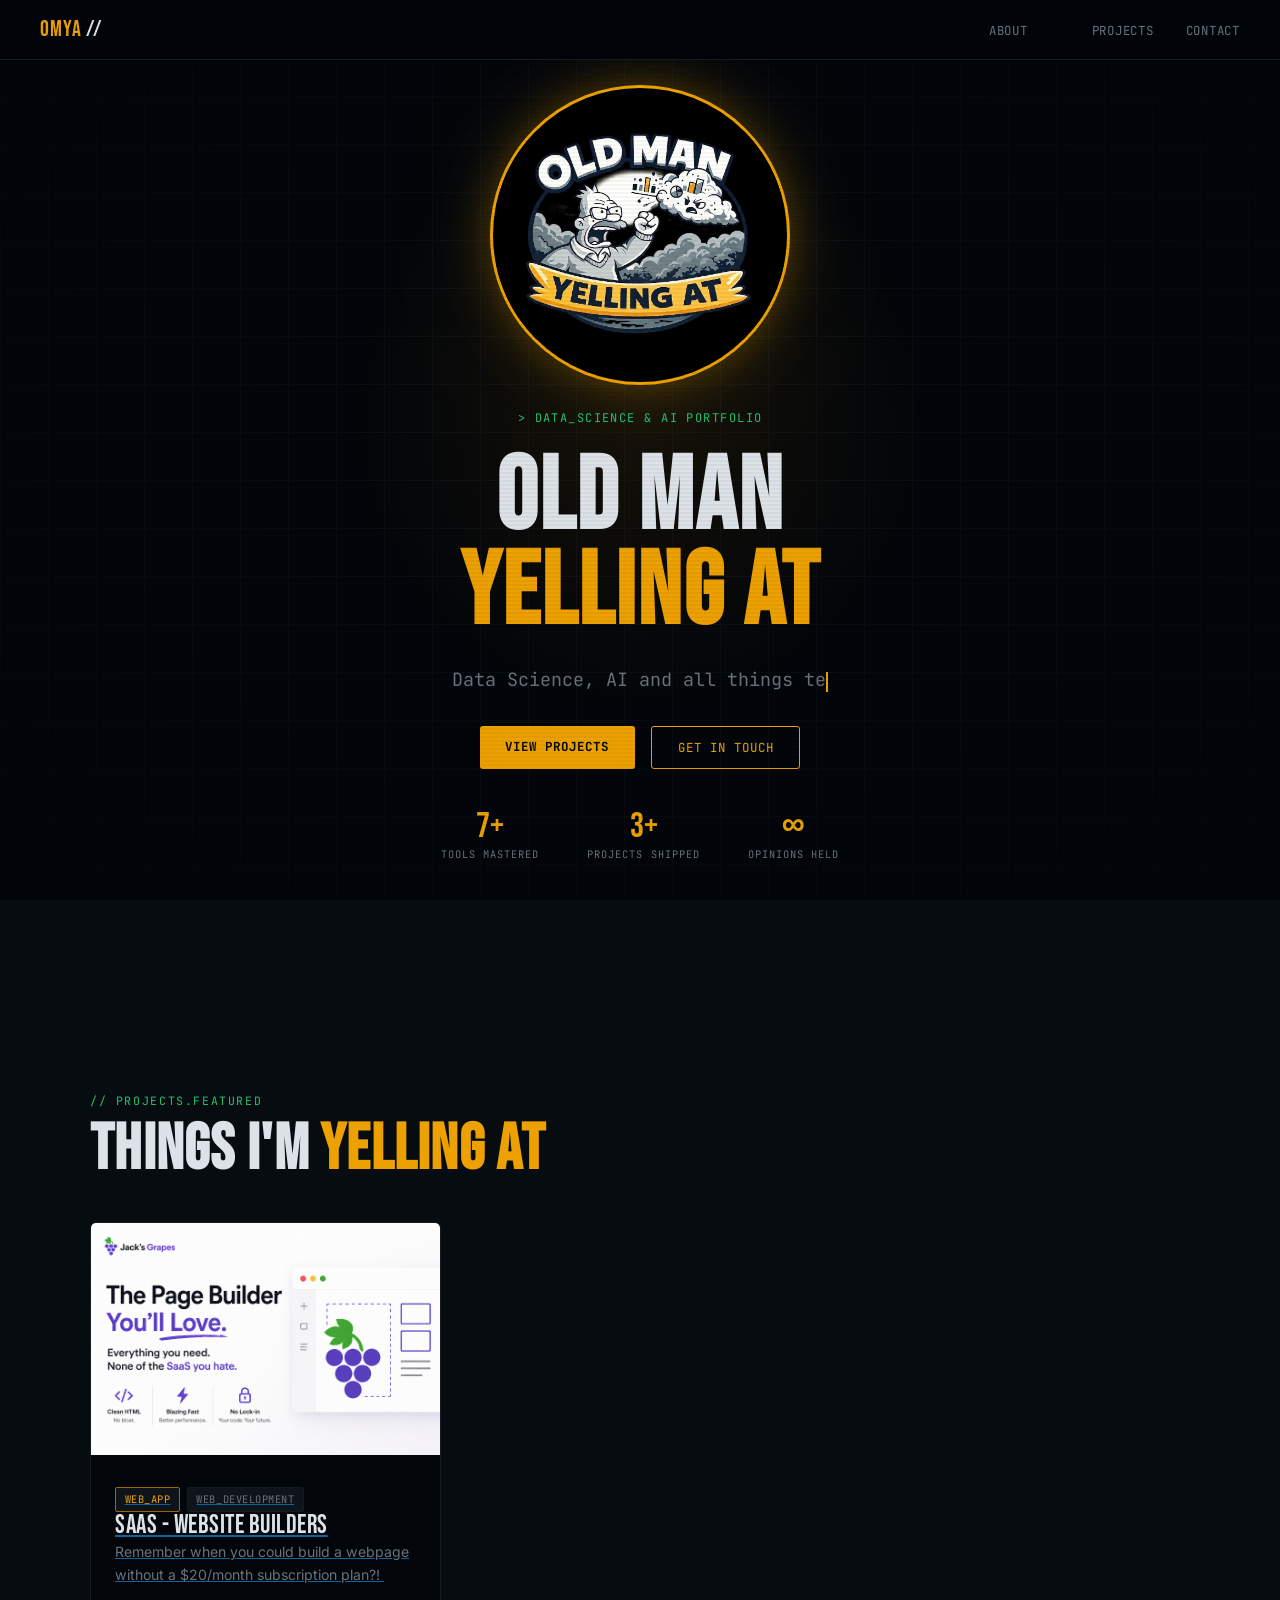
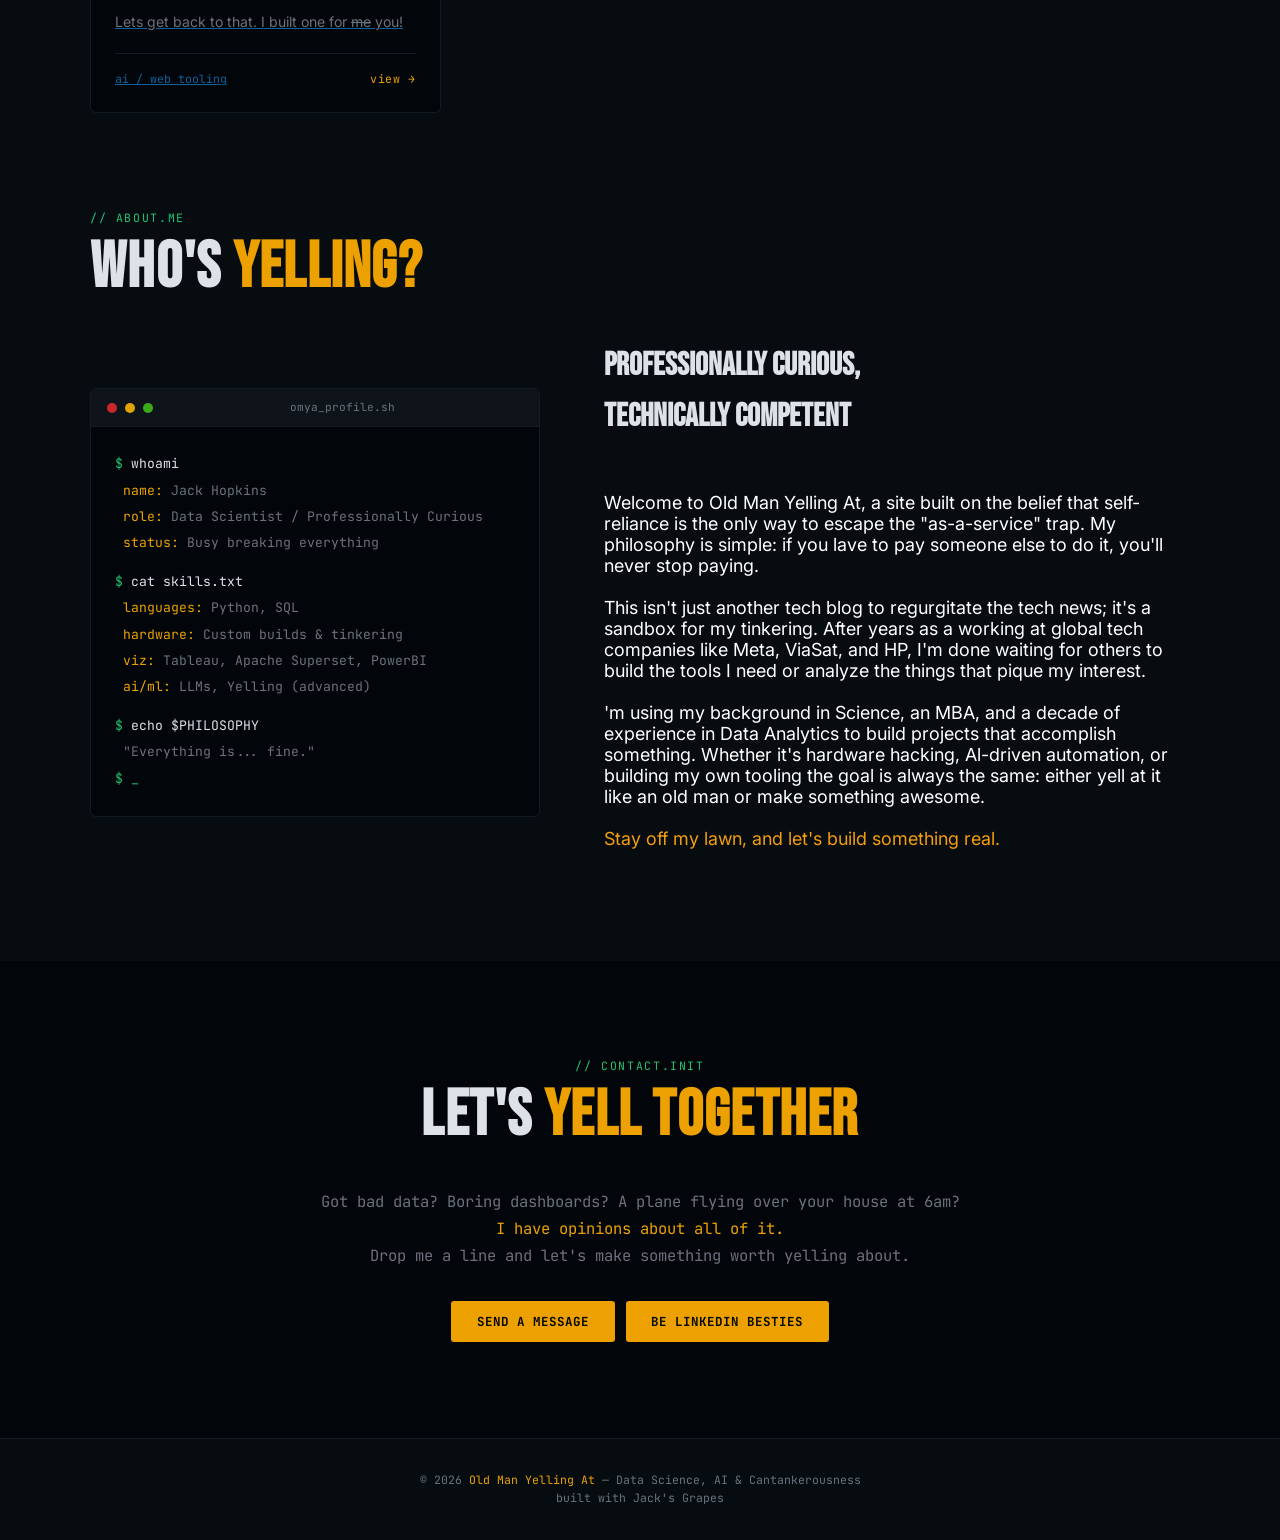
==== commit ec4ba050: "Deploy: index.html" ====
--- a/index.html
+++ b/index.html
@@ -11,10 +11,10 @@
   <link rel="stylesheet" href="styles/index.css">
 </head>
 <body>
-<nav data-jg-align="left" id="ihki"><a href="#hero" class="nav-logo">OMYA<span> //</span></a><ul class="nav-links" id="itpns"><li><a href="about.html">about</a></li><li></li><li><a href="#projects">projects</a></li><li><a href="#contact">contact</a></li></ul></nav><!-- HERO --><section id="hero"><div data-jg-align="left" id="icvos3" class="hero-bg-grid"></div><div class="hero-glow"></div><div data-jg-align="center" id="i6v195" class="hero-inner"><div class="hero-logo-wrap"><img alt="OMYA Logo.png" src="assets/embedded-1-OMYA-Logo.png"></div><div class="hero-tag">data science, ai portfolio, &amp; Tinkering</div><h1 class="hero-heading">OLD MAN<br><span class="accent">YELLING AT</span></h1><p id="tagline-text" class="hero-tagline"></p><div class="hero-cta"><a href="#projects" data-jg-align="left" class="btn btn-primary">View Projects</a><a href="#contact" class="btn btn-outline">Get In Touch</a></div><div class="hero-stats"><div class="stat"><div data-count="7" id="ijj1b3" class="stat-val">0</div><div class="stat-label">Tools mastered</div></div><div class="stat"><div data-count="3" id="ig6dwt" class="stat-val">1</div><div class="stat-label">Projects shipped</div></div><div class="stat"><div data-count="∞" class="stat-val">0</div><div class="stat-label">Opinions held</div></div></div></div></section><!-- ABOUT --><section id="about"><div class="section-inner"><div class="section-label">about.me</div><h2 class="section-title">Who's <span class="accent">Yelling?</span></h2><div class="about-grid fade-up"><div class="about-terminal"><div class="term-bar"><div class="term-dot r"></div><div class="term-dot y"></div><div class="term-dot g"></div><span class="term-title">omya_profile.sh</span></div><a href="planes.html" id="iljqdqo"><div data-jg-align="left" class="term-body"><span class="term-line"><span class="term-prompt">$</span><span class="term-cmd"> whoami</span></span><span class="term-line term-out"><span class="term-key">name:</span>        Jack Hopkins</span><span class="term-line term-out"><span class="term-key">role:</span>        Data Scientist / Professionally Curious</span><span class="term-line term-out"><span class="term-key">status:</span>&nbsp;Busy breaking everything</span><span class="term-blank"></span><span class="term-line"><span class="term-prompt">$</span><span class="term-cmd"> cat skills.txt</span></span><span class="term-line term-out"><span class="term-key">languages:</span>   Python, SQL</span><span class="term-line term-out"><span class="term-key">hardware:</span>    RaspberryPI, AWS Cloud</span><span class="term-line term-out"><span class="term-key">viz:</span>         Tableau, Apache Superset, PowerBI</span><span class="term-line term-out"><span class="term-key">ai/ml:</span>       LLMs, Yelling (advanced)</span><span class="term-blank"></span><span class="term-line"><span class="term-prompt">$</span><span class="term-cmd"> echo $PHILOSOPHY</span></span><span class="term-line term-out">"Everything is... fine."</span><span class="term-line"><span class="term-prompt">$ <span class="cursor-inline">_</span></span></span></div></a></div><div class="about-text"><h3 id="ir30iiib">Professionally Curious,<br>Technically Competent</h3><p id="ixeeoak"></p><p id="ii0y47r" class="MsoNormal"><span id="i8zmilt">Welcome to Old Man Yelling At, a site built on the belief that self-reliance is the only way to escape the "as-a-service" trap. My philosophy is simple: if you have to pay someone else to do it, you’ll never stop paying.<br><br><o:p></o:p></span></p><p id="ikygia4" class="MsoNormal"><span id="ivghlf5">This isn't just another tech blog to regurgitate the tech news; it’s a sandbox for my tinkering. After years as a working at global tech companies like Meta, ViaSat, and HP, I’m done waiting for others to build the tools I need or analyze the things that pique my interest.<br><br><o:p></o:p></span></p><p id="ieg5tn2" class="MsoNormal"><span id="idqlkta">I’m using my background in Science, an MBA, and a decade of experience in Data Analytics to build projects that accomplish something. Whether it’s hardware hacking, AI-driven automation, or building my own tooling the goal is always the same: either yell at it like an old man or make something awesome.<o:p></o:p></span></p><p draggable="true" class="MsoNormal"><span draggable="true"><o:p id="it7yhrg" draggable="true"></o:p></span></p><p id="i75hzhk" class="MsoNormal"><span id="iy7516q"><span id="i1cjw39"><span id="irqujj">Stay off my lawn, and let’s build something real.</span></span><o:p></o:p></span></p><p id="i8kazh5" class="MsoNormal"></p><p id="irdku32" class="MsoNormal"></p><p id="iwp834v" class="MsoNormal"><span id="i1wre5h"><span id="i7fl29a"><o:p></o:p></span></span></p><p></p></div></div></div><section id="projects" data-jg-align="left"><div class="section-inner"><div class="section-label">projects.featured</div><h2 class="section-title">Things I'm&nbsp;<span id="is7vjrm-2" draggable="true" class="accent">Yelling At</span></h2><div class="projects-grid"><div class="project-card fade-up"><a href="saas-webeditors.html" id="ivyvx1u"></a><a href="saas-webeditors.html" id="ifmr32w7"></a><div id="irn4yvj"></div><a href="saas-webeditors.html" id="i71ngr"><img src="assets/1-JacksGrapesHero.png" alt="JacksGrapesHero.png" width="325" height="217" data-jg-align="center" id="i12prqy"></a><div class="project-body"><a href="saas-webeditors.html" id="ijs4cwk"><div class="project-tags"><span class="tag gold">WEb_app</span><span class="tag">WEb_development</span></div><div class="project-title">Saas - Website Builders</div><div data-jg-align="left" class="project-desc">Remember when you could build a webpage without a $20/month subscription plan?!&nbsp;<br><br>Lets get back to that. I built one for <strike>me</strike> you!</div></a><div class="project-footer"><a href="saas-webeditors.html" id="i07bh0z"><span>ai / web tooling</span></a><a href="#" class="project-link">view →</a></div></div></div></div></div></section></section><!-- SKILLS --><!-- PROJECTS --><!-- CONTACT --><section id="contact" data-jg-align="left"><div class="section-inner contact-inner"><div class="section-label">contact.init</div><h2 class="section-title">Let's <span class="accent">Yell Together</span></h2><p>
+<nav><a href="#hero" class="nav-logo">OMYA<span> //</span></a><ul data-jg-align="left" id="ijhvmza" class="nav-links"><li><a href="about.html">about</a></li><li></li><li><a href="#projects" id="i0xyf">projects</a></li><li><a href="#contact">contact</a></li></ul></nav><!-- HERO --><section id="hero"><div data-jg-align="left" class="hero-bg-grid"></div><div class="hero-glow"></div><div data-jg-align="center" id="i6v195" class="hero-inner"><div class="hero-logo-wrap"><img alt="OMYA Logo.png" src="assets/embedded-1-OMYA-Logo.png"></div><div class="hero-tag">data_science &amp; ai portfolio</div><h1 class="hero-heading">OLD MAN<br><span class="accent">YELLING AT</span></h1><p id="tagline-text" class="hero-tagline"></p><div class="hero-cta"><a href="#projects" data-jg-align="left" class="btn btn-primary">View Projects</a><a href="#contact" class="btn btn-outline">Get In Touch</a></div><div class="hero-stats"><div class="stat"><div data-count="7" class="stat-val">0</div><div class="stat-label">Tools mastered</div></div><div class="stat"><div data-count="3" class="stat-val">0</div><div class="stat-label">Projects shipped</div></div><div class="stat"><div data-count="∞" class="stat-val">0</div><div class="stat-label">Opinions held</div></div></div></div></section><!-- ABOUT --><section id="about"><section id="projects"><div class="section-inner"><div class="section-label">projects.featured</div><h2 class="section-title">Things I'm&nbsp;<span id="is7vjrm-2" draggable="true" class="accent">Yelling At</span></h2><div data-jg-align="left" id="in4hlkw" class="projects-grid"><div class="project-card fade-up"><a href="saas-webeditors.html" id="ivyvx1u"></a><a href="saas-webeditors.html" id="ifmr32w7"></a><a href="saas-webeditors.html" id="ih80c0h"><img src="assets/1-JacksGrapes-white.png" alt="JacksGrapes white.png" width="349" height="232" id="ib4naee"></a><div class="project-body"><a href="saas-webeditors.html" id="ijs4cwk"><div class="project-tags"><span class="tag gold">WEb_app</span><span class="tag">WEb_development</span></div><div class="project-title">Saas - Website Builders</div><div data-jg-align="left" id="ievbxqr" class="project-desc">Remember when you could build a webpage without a $20/month subscription plan?!&nbsp;<br><br>Lets get back to that. I built one for <strike>me</strike> you!</div></a><div class="project-footer"><a href="saas-webeditors.html" id="i07bh0z"><span>ai / web tooling</span></a><a href="saas-webeditors.html" id="ianzdnc" class="project-link">view →</a></div></div></div></div></div></section><div class="section-inner"><div class="section-label">about.me</div><h2 class="section-title">Who's <span class="accent">Yelling?</span></h2><div id="ibkcsz8" class="about-grid fade-up"><div class="about-terminal"><div class="term-bar"><div class="term-dot r"></div><div class="term-dot y"></div><div class="term-dot g"></div><span class="term-title">omya_profile.sh</span></div><div class="term-body"><span class="term-line"><span class="term-prompt">$</span><span class="term-cmd"> whoami</span></span><span class="term-line term-out"><span class="term-key">name:</span>        Jack Hopkins</span><span class="term-line term-out"><span class="term-key">role:</span>        Data Scientist / Professionally Curious</span><span class="term-line term-out"><span class="term-key">status:</span>&nbsp;Busy breaking everything</span><span class="term-blank"></span><span class="term-line"><span class="term-prompt">$</span><span class="term-cmd"> cat skills.txt</span></span><span class="term-line term-out"><span class="term-key">languages:</span>   Python, SQL</span><span class="term-line term-out"><span class="term-key">hardware:</span>    Custom builds &amp; tinkering</span><span class="term-line term-out"><span class="term-key">viz:</span>         Tableau, Apache Superset, PowerBI</span><span class="term-line term-out"><span class="term-key">ai/ml:</span>       LLMs, Yelling (advanced)</span><span class="term-blank"></span><span class="term-line"><span class="term-prompt">$</span><span class="term-cmd"> echo $PHILOSOPHY</span></span><span class="term-line term-out">"Everything is... fine."</span><span class="term-line"><span class="term-prompt">$ <span class="cursor-inline">_</span></span></span></div></div><div id="i8sywhq" class="about-text"><h3 id="ir30iiib">Professionally Curious,<br>Technically Competent</h3><p id="iqwlv1e" draggable="true" class="p1"><br id="isi429i" draggable="true"></p><p id="ih9l60h"></p><p id="iwrst1e" class="p1"><span id="imwav8c">Welcome to Old Man Yelling At, a site built on the belief that self-reliance is the only way to escape the "as-a-service" trap. My philosophy is simple: if you lave to pay someone else to do it, you'll never stop paying.<br><br></span></p><p id="i8l0hwm" class="p1"><span id="ikqaz06">This isn't just another tech blog to regurgitate the tech news; it's a sandbox for my tinkering. After years as a working at global tech companies like Meta, ViaSat, and HP, I'm done waiting for others to build the tools I need or analyze the things that pique my interest.<br><br></span></p><p id="iqrjjdg" class="p1"><span id="i7lqaih">'m using my background in Science, an MBA, and a decade of experience in Data Analytics to build projects that accomplish something. Whether it's hardware hacking, Al-driven automation, or building my own tooling the goal is always the same: either yell at it like an old man or make something awesome.<br><br></span></p><p id="i6gca1u" class="p1"><span id="ikux3lk">Stay off my lawn, and let's build something real.</span></p><p></p><span id="ilh0v1i"></span><p></p><p id="imiq2yz" class="p1"></p><p id="ikcma4y"></p><p id="ic27gwc" class="p1"></p><p></p><p></p></div></div></div></section><!-- SKILLS --><!-- PROJECTS --><!-- CONTACT --><section id="contact" data-jg-align="left"><div class="section-inner contact-inner"><div class="section-label">contact.init</div><h2 class="section-title">Let's <span class="accent">Yell Together</span></h2><p>
       Got bad data? Boring dashboards? A plane flying over your house at 6am?<br><span class="shout">I have opinions about all of it.</span><br>
       Drop me a line and let's make something worth yelling about.
-    </p><a href="mailto:hello@oldmanyelling.at" class="btn btn-primary">Send a Message</a><a href="https://www.linkedin.com/in/jvhopkins/" data-jg-align="left" id="ikz4jpy" class="btn btn-primary">Be linkedin Besties</a></div></section><!-- FOOTER --><footer><p>© 2026 <span>Old Man Yelling At</span> — Data Science, AI &amp; Cantankerousness</p><a href="https://jacksgrapes.oldmanyelling.at" id="isjxr0g"><p id="i4tllf-2"><span id="i8f91a">built with Jack's Grapes</span></p></a></footer><!-- TWEAKS PANEL --><div id="tweaks-panel"><div class="tweaks-header"><span>Tweaks</span><button id="tweaks-close-btn" aria-label="Close" class="tweaks-close">✕</button></div><div class="tweaks-body"><div class="tweak-row"><label for="tweak-accent" class="tweak-label">Accent Color</label><select id="tweak-accent" class="tweak-select"><option value="gold">Gold (default)</option><option value="cyan">Electric Cyan</option><option value="red">Angry Red</option><option value="green">Terminal Green</option></select></div><div class="tweak-row"><label for="tweak-tagline" class="tweak-label">Custom Tagline</label><input id="tweak-tagline" type="text" value="Data Science, AI and Cantankerousness" class="tweak-input"></div><div class="tweak-row"><label for="tweak-font" class="tweak-label">Terminal Font</label><select id="tweak-font" class="tweak-select"><option value="'JetBrains Mono', monospace">JetBrains Mono</option><option value="'Courier New', monospace">Courier New</option><option value="'IBM Plex Mono', monospace">IBM Plex Mono</option></select></div><div class="tweak-row"><label for="tweak-scanlines" class="tweak-label">Scanlines</label><select id="tweak-scanlines" class="tweak-select"><option value="on">On</option><option value="off">Off</option></select></div></div></div>
+    </p><a href="mailto:hello@oldmanyelling.at" id="ihmalri" class="btn btn-primary">Send a Message</a><a href="https://www.linkedin.com/in/jvhopkins/" id="ihmalri-2" class="btn btn-primary">Be LinkedIn Besties</a></div></section><!-- FOOTER --><footer><p>© 2026 <span>Old Man Yelling At</span> — Data Science, AI &amp; Cantankerousness</p><p id="i4tllf">built with Jack's Grapes</p></footer><!-- TWEAKS PANEL --><div id="tweaks-panel"><div class="tweaks-header"><span>Tweaks</span><button id="tweaks-close-btn" aria-label="Close" class="tweaks-close">✕</button></div><div class="tweaks-body"><div class="tweak-row"><label for="tweak-accent" class="tweak-label">Accent Color</label><select id="tweak-accent" class="tweak-select"><option value="gold">Gold (default)</option><option value="cyan">Electric Cyan</option><option value="red">Angry Red</option><option value="green">Terminal Green</option></select></div><div class="tweak-row"><label for="tweak-tagline" class="tweak-label">Custom Tagline</label><input id="tweak-tagline" type="text" value="Data Science, AI and Cantankerousness" class="tweak-input"></div><div class="tweak-row"><label for="tweak-font" class="tweak-label">Terminal Font</label><select id="tweak-font" class="tweak-select"><option value="'JetBrains Mono', monospace">JetBrains Mono</option><option value="'Courier New', monospace">Courier New</option><option value="'IBM Plex Mono', monospace">IBM Plex Mono</option></select></div><div class="tweak-row"><label for="tweak-scanlines" class="tweak-label">Scanlines</label><select id="tweak-scanlines" class="tweak-select"><option value="on">On</option><option value="off">Off</option></select></div></div></div>
 <script>
 (function(){
   function activate(root){
--- a/styles/index.css
+++ b/styles/index.css
@@ -623,4 +623,4 @@
 
 * { box-sizing: border-box; } body {margin: 0;}
 * { box-sizing: border-box; } body {margin: 0;}.hero-inner{width:529px;}
-* { box-sizing: border-box; } body {margin: 0;}+* { box-sizing: border-box; } body {margin: 0;}*{box-sizing:border-box;}body{margin-top:0px;margin-right:0px;margin-bottom:0px;margin-left:0px;}*{box-sizing:border-box;}body{margin-top:0px;margin-right:0px;margin-bottom:0px;margin-left:0px;}*{box-sizing:border-box;}body{margin-top:0px;margin-right:0px;margin-bottom:0px;margin-left:0px;}*{box-sizing:border-box;}body{margin-top:0px;margin-right:0px;margin-bottom:0px;margin-left:0px;}#ic27gwc{margin-bottom:0px;font-variant-numeric:normal;font-variant-east-asian:normal;font-variant-alternates:normal;font-size-adjust:none;font-kerning:auto;font-optical-sizing:auto;font-feature-settings:normal;font-variation-settings:normal;font-variant-position:normal;font-variant-emoji:normal;font-stretch:normal;line-height:normal;font-family:Helvetica;}#imiq2yz{margin-bottom:0px;font-variant-numeric:normal;font-variant-east-asian:normal;font-variant-alternates:normal;font-size-adjust:none;font-kerning:auto;font-optical-sizing:auto;font-feature-settings:normal;font-variation-settings:normal;font-variant-position:normal;font-variant-emoji:normal;font-stretch:normal;line-height:normal;font-family:Helvetica;}#iqwlv1e{margin-bottom:0px;font-variant-numeric:normal;font-variant-east-asian:normal;font-variant-alternates:normal;font-size-adjust:none;font-kerning:auto;font-optical-sizing:auto;font-feature-settings:normal;font-variation-settings:normal;font-variant-position:normal;font-variant-emoji:normal;font-stretch:normal;line-height:normal;font-family:Helvetica;}#ilh0v1i{font-family:Inter, sans-serif;}#ih9l60h{font-size:1rem;line-height:1.75;color:rgb(255, 255, 255);margin-top:0px;margin-right:0px;margin-bottom:16px;margin-left:0px;}#imwav8c{font-size:large;color:rgb(255, 255, 255);}#iwrst1e{margin-bottom:0px;font-variant-numeric:normal;font-variant-east-asian:normal;font-variant-alternates:normal;font-size-adjust:none;font-kerning:auto;font-optical-sizing:auto;font-feature-settings:normal;font-variation-settings:normal;font-variant-position:normal;font-variant-emoji:normal;font-stretch:normal;line-height:normal;color:rgb(0, 0, 0);}#ikqaz06{font-size:large;color:rgb(255, 255, 255);}#i8l0hwm{margin-bottom:0px;font-variant-numeric:normal;font-variant-east-asian:normal;font-variant-alternates:normal;font-size-adjust:none;font-kerning:auto;font-optical-sizing:auto;font-feature-settings:normal;font-variation-settings:normal;font-variant-position:normal;font-variant-emoji:normal;font-stretch:normal;line-height:normal;color:rgb(0, 0, 0);}#i7lqaih{font-size:large;color:rgb(255, 255, 255);}#iqrjjdg{margin-bottom:0px;font-variant-numeric:normal;font-variant-east-asian:normal;font-variant-alternates:normal;font-size-adjust:none;font-kerning:auto;font-optical-sizing:auto;font-feature-settings:normal;font-variation-settings:normal;font-variant-position:normal;font-variant-emoji:normal;font-stretch:normal;line-height:normal;color:rgb(0, 0, 0);}#ikux3lk{font-size:large;color:rgb(245, 158, 11);}#i6gca1u{margin-bottom:0px;font-variant-numeric:normal;font-variant-east-asian:normal;font-variant-alternates:normal;font-size-adjust:none;font-kerning:auto;font-optical-sizing:auto;font-feature-settings:normal;font-variation-settings:normal;font-variant-position:normal;font-variant-emoji:normal;font-stretch:normal;line-height:normal;color:rgb(0, 0, 0);}#ih80c0h{display:inline-block;}#ihmalri-2{margin-top:0px;margin-right:0px;margin-bottom:0px;margin-left:11px;}
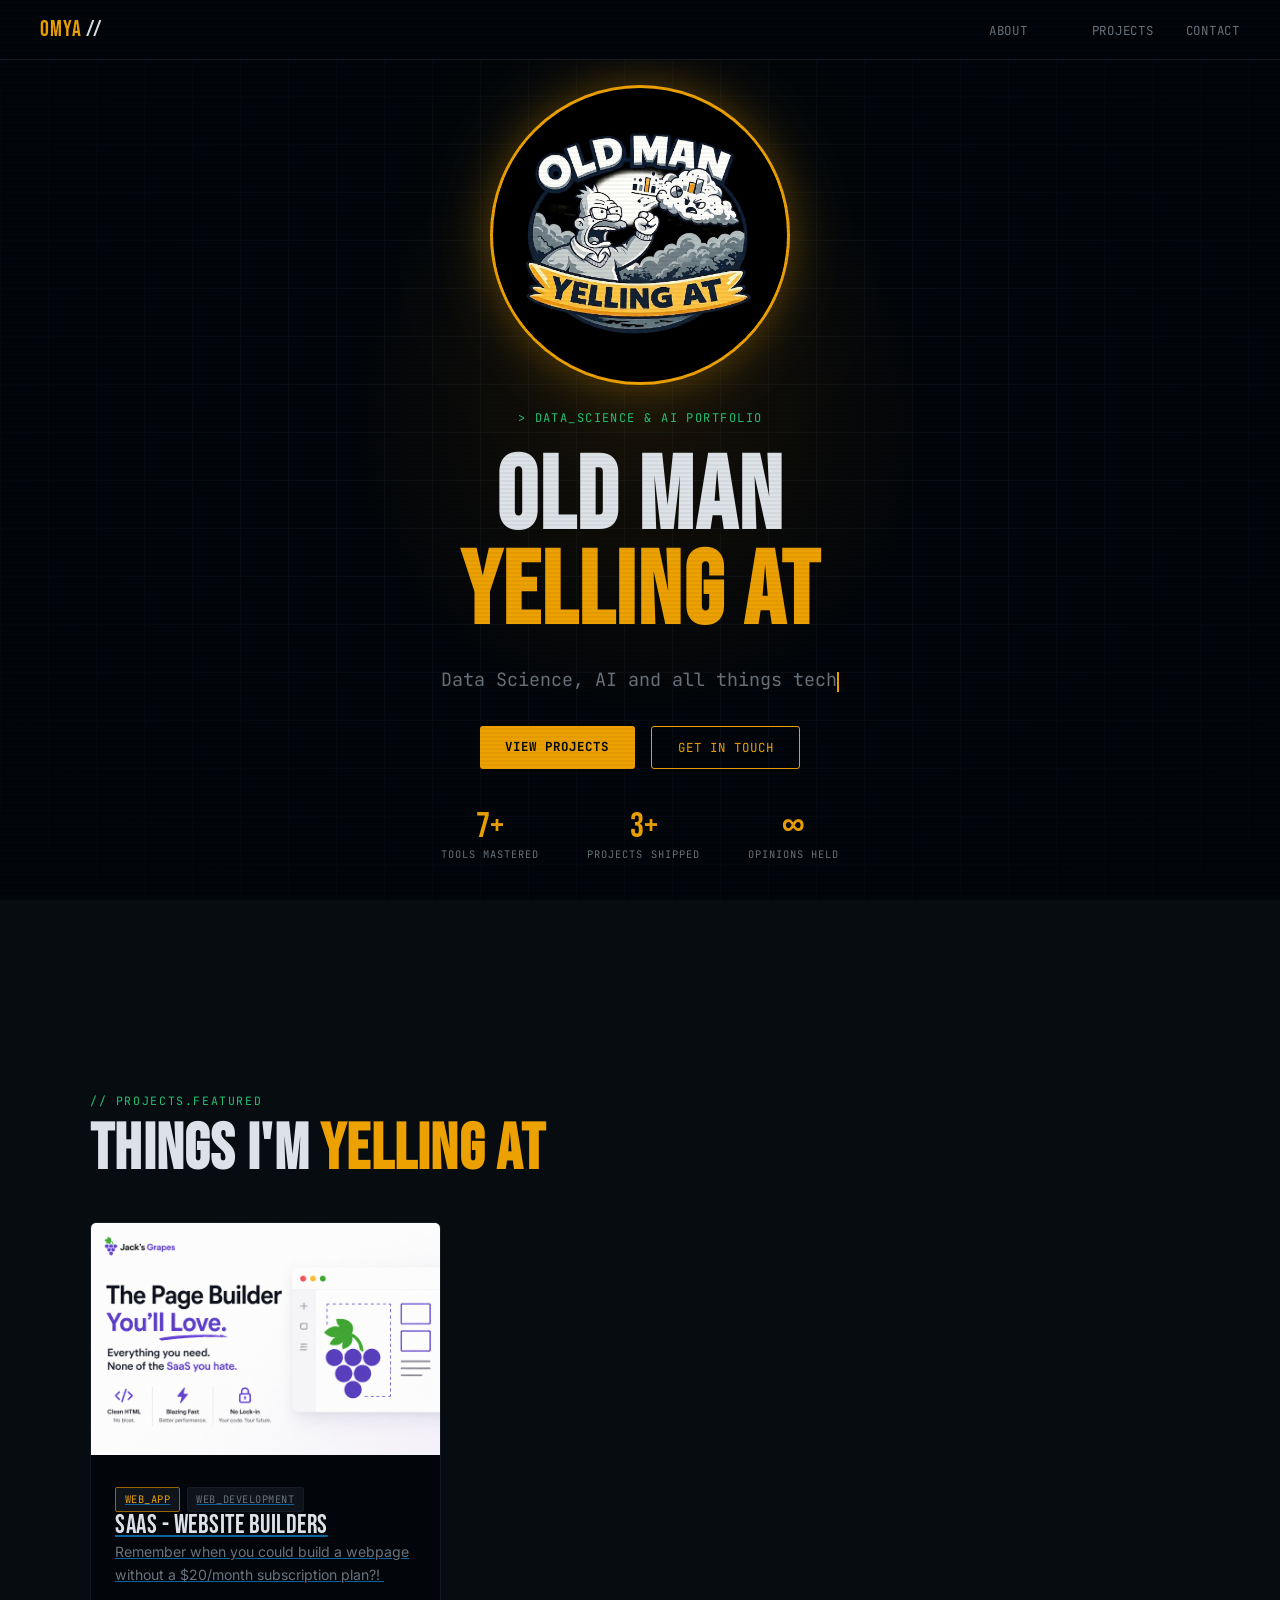
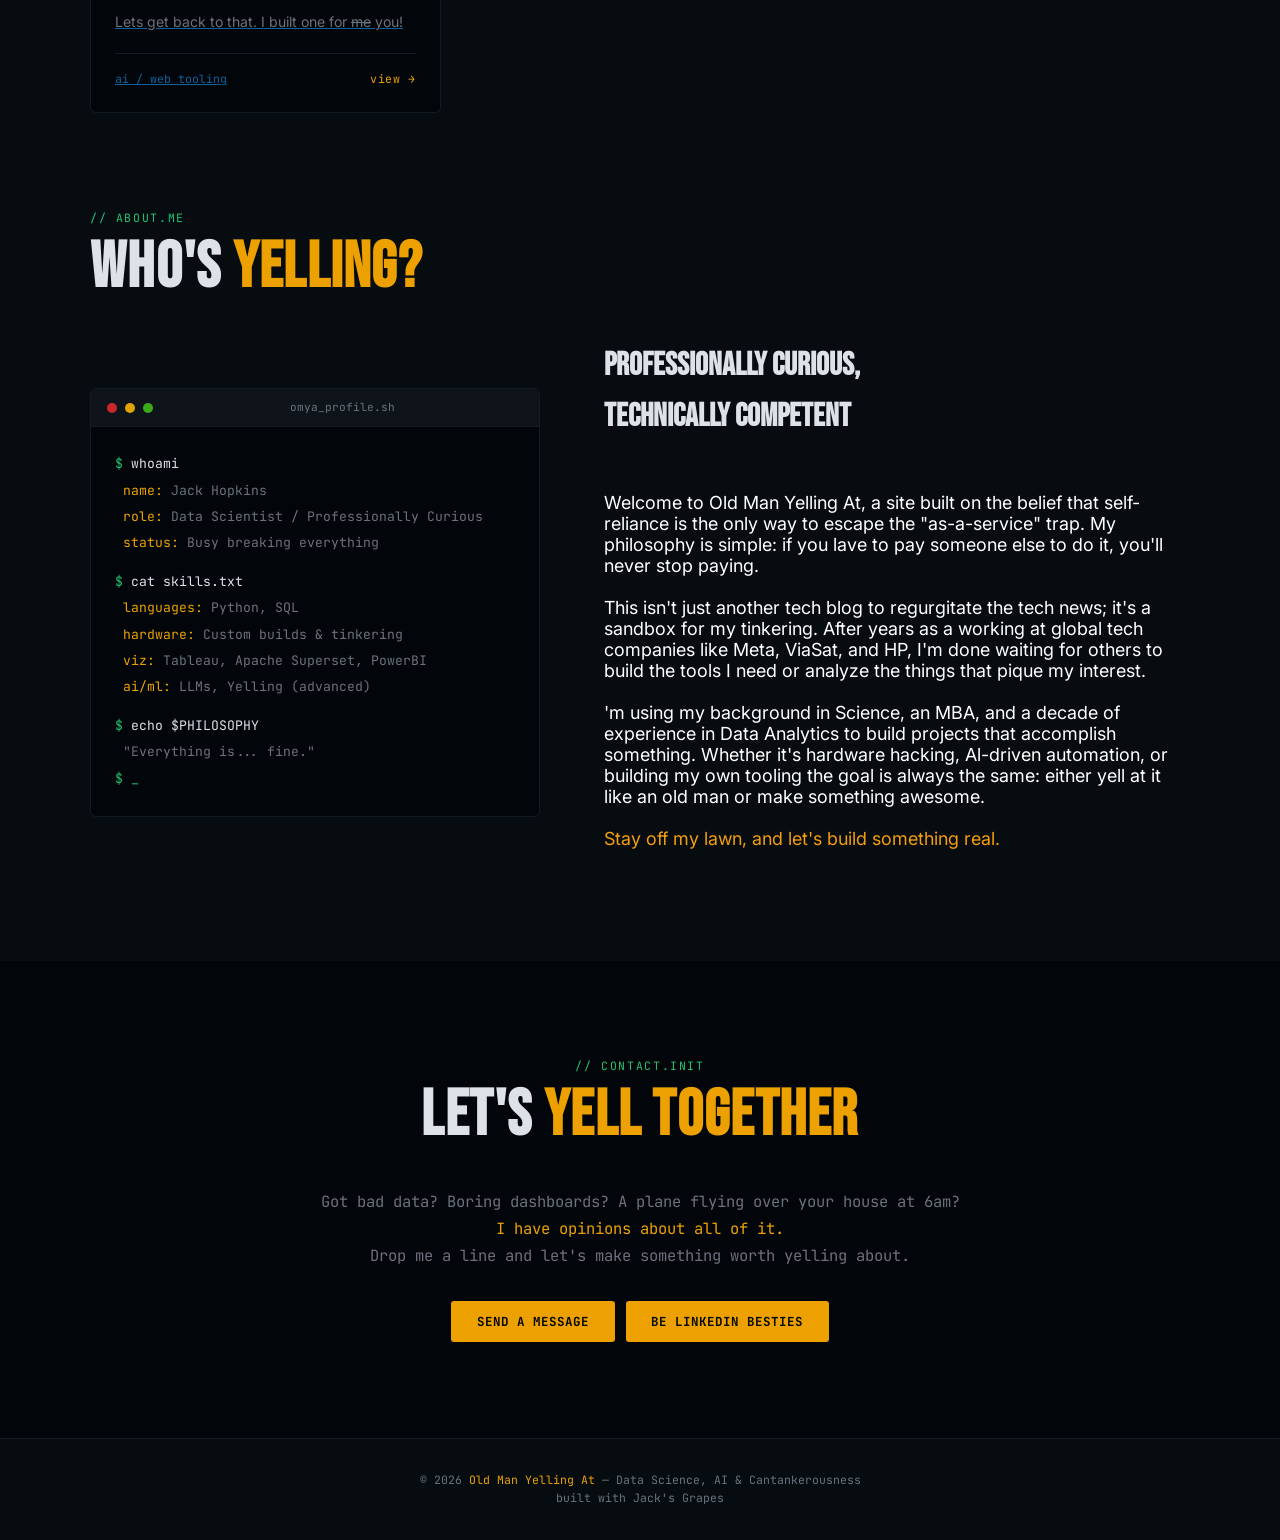
==== commit fe19e502: "Deploy: index.html" ====
--- a/index.html
+++ b/index.html
@@ -11,7 +11,7 @@
   <link rel="stylesheet" href="styles/index.css">
 </head>
 <body>
-<nav><a href="#hero" class="nav-logo">OMYA<span> //</span></a><ul data-jg-align="left" id="ijhvmza" class="nav-links"><li><a href="about.html">about</a></li><li></li><li><a href="#projects" id="i0xyf">projects</a></li><li><a href="#contact">contact</a></li></ul></nav><!-- HERO --><section id="hero"><div data-jg-align="left" class="hero-bg-grid"></div><div class="hero-glow"></div><div data-jg-align="center" id="i6v195" class="hero-inner"><div class="hero-logo-wrap"><img alt="OMYA Logo.png" src="assets/embedded-1-OMYA-Logo.png"></div><div class="hero-tag">data_science &amp; ai portfolio</div><h1 class="hero-heading">OLD MAN<br><span class="accent">YELLING AT</span></h1><p id="tagline-text" class="hero-tagline"></p><div class="hero-cta"><a href="#projects" data-jg-align="left" class="btn btn-primary">View Projects</a><a href="#contact" class="btn btn-outline">Get In Touch</a></div><div class="hero-stats"><div class="stat"><div data-count="7" class="stat-val">0</div><div class="stat-label">Tools mastered</div></div><div class="stat"><div data-count="3" class="stat-val">0</div><div class="stat-label">Projects shipped</div></div><div class="stat"><div data-count="∞" class="stat-val">0</div><div class="stat-label">Opinions held</div></div></div></div></section><!-- ABOUT --><section id="about"><section id="projects"><div class="section-inner"><div class="section-label">projects.featured</div><h2 class="section-title">Things I'm&nbsp;<span id="is7vjrm-2" draggable="true" class="accent">Yelling At</span></h2><div data-jg-align="left" id="in4hlkw" class="projects-grid"><div class="project-card fade-up"><a href="saas-webeditors.html" id="ivyvx1u"></a><a href="saas-webeditors.html" id="ifmr32w7"></a><a href="saas-webeditors.html" id="ih80c0h"><img src="assets/1-JacksGrapes-white.png" alt="JacksGrapes white.png" width="349" height="232" id="ib4naee"></a><div class="project-body"><a href="saas-webeditors.html" id="ijs4cwk"><div class="project-tags"><span class="tag gold">WEb_app</span><span class="tag">WEb_development</span></div><div class="project-title">Saas - Website Builders</div><div data-jg-align="left" id="ievbxqr" class="project-desc">Remember when you could build a webpage without a $20/month subscription plan?!&nbsp;<br><br>Lets get back to that. I built one for <strike>me</strike> you!</div></a><div class="project-footer"><a href="saas-webeditors.html" id="i07bh0z"><span>ai / web tooling</span></a><a href="saas-webeditors.html" id="ianzdnc" class="project-link">view →</a></div></div></div></div></div></section><div class="section-inner"><div class="section-label">about.me</div><h2 class="section-title">Who's <span class="accent">Yelling?</span></h2><div id="ibkcsz8" class="about-grid fade-up"><div class="about-terminal"><div class="term-bar"><div class="term-dot r"></div><div class="term-dot y"></div><div class="term-dot g"></div><span class="term-title">omya_profile.sh</span></div><div class="term-body"><span class="term-line"><span class="term-prompt">$</span><span class="term-cmd"> whoami</span></span><span class="term-line term-out"><span class="term-key">name:</span>        Jack Hopkins</span><span class="term-line term-out"><span class="term-key">role:</span>        Data Scientist / Professionally Curious</span><span class="term-line term-out"><span class="term-key">status:</span>&nbsp;Busy breaking everything</span><span class="term-blank"></span><span class="term-line"><span class="term-prompt">$</span><span class="term-cmd"> cat skills.txt</span></span><span class="term-line term-out"><span class="term-key">languages:</span>   Python, SQL</span><span class="term-line term-out"><span class="term-key">hardware:</span>    Custom builds &amp; tinkering</span><span class="term-line term-out"><span class="term-key">viz:</span>         Tableau, Apache Superset, PowerBI</span><span class="term-line term-out"><span class="term-key">ai/ml:</span>       LLMs, Yelling (advanced)</span><span class="term-blank"></span><span class="term-line"><span class="term-prompt">$</span><span class="term-cmd"> echo $PHILOSOPHY</span></span><span class="term-line term-out">"Everything is... fine."</span><span class="term-line"><span class="term-prompt">$ <span class="cursor-inline">_</span></span></span></div></div><div id="i8sywhq" class="about-text"><h3 id="ir30iiib">Professionally Curious,<br>Technically Competent</h3><p id="iqwlv1e" draggable="true" class="p1"><br id="isi429i" draggable="true"></p><p id="ih9l60h"></p><p id="iwrst1e" class="p1"><span id="imwav8c">Welcome to Old Man Yelling At, a site built on the belief that self-reliance is the only way to escape the "as-a-service" trap. My philosophy is simple: if you lave to pay someone else to do it, you'll never stop paying.<br><br></span></p><p id="i8l0hwm" class="p1"><span id="ikqaz06">This isn't just another tech blog to regurgitate the tech news; it's a sandbox for my tinkering. After years as a working at global tech companies like Meta, ViaSat, and HP, I'm done waiting for others to build the tools I need or analyze the things that pique my interest.<br><br></span></p><p id="iqrjjdg" class="p1"><span id="i7lqaih">'m using my background in Science, an MBA, and a decade of experience in Data Analytics to build projects that accomplish something. Whether it's hardware hacking, Al-driven automation, or building my own tooling the goal is always the same: either yell at it like an old man or make something awesome.<br><br></span></p><p id="i6gca1u" class="p1"><span id="ikux3lk">Stay off my lawn, and let's build something real.</span></p><p></p><span id="ilh0v1i"></span><p></p><p id="imiq2yz" class="p1"></p><p id="ikcma4y"></p><p id="ic27gwc" class="p1"></p><p></p><p></p></div></div></div></section><!-- SKILLS --><!-- PROJECTS --><!-- CONTACT --><section id="contact" data-jg-align="left"><div class="section-inner contact-inner"><div class="section-label">contact.init</div><h2 class="section-title">Let's <span class="accent">Yell Together</span></h2><p>
+<nav><a href="#hero" class="nav-logo">OMYA<span> //</span></a><ul data-jg-align="left" id="ijhvmza" class="nav-links"><li><a href="about.html">about</a></li><li></li><li><a href="#projects">projects</a></li><li><a href="#contact">contact</a></li></ul></nav><!-- HERO --><section id="hero"><div data-jg-align="left" class="hero-bg-grid"></div><div class="hero-glow"></div><div data-jg-align="center" id="i6v195" class="hero-inner"><div class="hero-logo-wrap"><img alt="OMYA Logo.png" src="assets/embedded-1-OMYA-Logo.png"></div><div class="hero-tag">data_science &amp; ai portfolio</div><h1 class="hero-heading">OLD MAN<br><span class="accent">YELLING AT</span></h1><p id="tagline-text" class="hero-tagline"></p><div class="hero-cta"><a href="#projects" data-jg-align="left" class="btn btn-primary">View Projects</a><a href="#contact" class="btn btn-outline">Get In Touch</a></div><div class="hero-stats"><div class="stat"><div data-count="7" class="stat-val">0</div><div class="stat-label">Tools mastered</div></div><div class="stat"><div data-count="3" class="stat-val">0</div><div class="stat-label">Projects shipped</div></div><div class="stat"><div data-count="∞" class="stat-val">0</div><div class="stat-label">Opinions held</div></div></div></div></section><!-- ABOUT --><section id="about"><section id="projects"><div class="section-inner"><div class="section-label">projects.featured</div><h2 class="section-title">Things I'm&nbsp;<span id="is7vjrm-2" draggable="true" class="accent">Yelling At</span></h2><div data-jg-align="left" id="in4hlkw" class="projects-grid"><div class="project-card fade-up"><a href="saas-webeditors.html" id="ivyvx1u"></a><a href="saas-webeditors.html" id="ifmr32w7"></a><a href="saas-webeditors.html" id="ih80c0h"><img src="assets/1-JacksGrapes-white.png" alt="JacksGrapes white.png" width="349" height="232" id="ib4naee"></a><div class="project-body"><a href="saas-webeditors.html" id="ijs4cwk"><div class="project-tags"><span class="tag gold">WEb_app</span><span class="tag">WEb_development</span></div><div class="project-title">Saas - Website Builders</div><div data-jg-align="left" id="ievbxqr" class="project-desc">Remember when you could build a webpage without a $20/month subscription plan?!&nbsp;<br><br>Lets get back to that. I built one for <strike>me</strike> you!</div></a><div class="project-footer"><a href="saas-webeditors.html" id="i07bh0z"><span>ai / web tooling</span></a><a href="saas-webeditors.html" id="ianzdnc" class="project-link">view →</a></div></div></div></div></div></section><div class="section-inner"><div class="section-label">about.me</div><h2 class="section-title">Who's <span class="accent">Yelling?</span></h2><div id="ibkcsz8" class="about-grid fade-up"><div class="about-terminal"><div class="term-bar"><div class="term-dot r"></div><div class="term-dot y"></div><div class="term-dot g"></div><span class="term-title">omya_profile.sh</span></div><div class="term-body"><span class="term-line"><span class="term-prompt">$</span><span class="term-cmd"> whoami</span></span><span class="term-line term-out"><span class="term-key">name:</span>        Jack Hopkins</span><span class="term-line term-out"><span class="term-key">role:</span>        Data Scientist / Professionally Curious</span><span class="term-line term-out"><span class="term-key">status:</span>&nbsp;Busy breaking everything</span><span class="term-blank"></span><span class="term-line"><span class="term-prompt">$</span><span class="term-cmd"> cat skills.txt</span></span><span class="term-line term-out"><span class="term-key">languages:</span>   Python, SQL</span><span class="term-line term-out"><span class="term-key">hardware:</span>    Custom builds &amp; tinkering</span><span class="term-line term-out"><span class="term-key">viz:</span>         Tableau, Apache Superset, PowerBI</span><span class="term-line term-out"><span class="term-key">ai/ml:</span>       LLMs, Yelling (advanced)</span><span class="term-blank"></span><span class="term-line"><span class="term-prompt">$</span><span class="term-cmd"> echo $PHILOSOPHY</span></span><span class="term-line term-out">"Everything is... fine."</span><span class="term-line"><span class="term-prompt">$ <span class="cursor-inline">_</span></span></span></div></div><div id="i8sywhq" class="about-text"><h3 id="ir30iiib">Professionally Curious,<br>Technically Competent</h3><p id="iqwlv1e" draggable="true" class="p1"><br id="isi429i" draggable="true"></p><p id="ih9l60h"></p><p id="iwrst1e" class="p1"><span id="imwav8c">Welcome to Old Man Yelling At, a site built on the belief that self-reliance is the only way to escape the "as-a-service" trap. My philosophy is simple: if you lave to pay someone else to do it, you'll never stop paying.<br><br></span></p><p id="i8l0hwm" class="p1"><span id="ikqaz06">This isn't just another tech blog to regurgitate the tech news; it's a sandbox for my tinkering. After years as a working at global tech companies like Meta, ViaSat, and HP, I'm done waiting for others to build the tools I need or analyze the things that pique my interest.<br><br></span></p><p id="iqrjjdg" class="p1"><span id="i7lqaih">'m using my background in Science, an MBA, and a decade of experience in Data Analytics to build projects that accomplish something. Whether it's hardware hacking, Al-driven automation, or building my own tooling the goal is always the same: either yell at it like an old man or make something awesome.<br><br></span></p><p id="i6gca1u" class="p1"><span id="ikux3lk">Stay off my lawn, and let's build something real.</span></p><p></p><span id="ilh0v1i"></span><p></p><p id="imiq2yz" class="p1"></p><p id="ikcma4y"></p><p id="ic27gwc" class="p1"></p><p></p><p></p></div></div></div></section><!-- SKILLS --><!-- PROJECTS --><!-- CONTACT --><section id="contact" data-jg-align="left"><div class="section-inner contact-inner"><div class="section-label">contact.init</div><h2 class="section-title">Let's <span class="accent">Yell Together</span></h2><p>
       Got bad data? Boring dashboards? A plane flying over your house at 6am?<br><span class="shout">I have opinions about all of it.</span><br>
       Drop me a line and let's make something worth yelling about.
     </p><a href="mailto:hello@oldmanyelling.at" id="ihmalri" class="btn btn-primary">Send a Message</a><a href="https://www.linkedin.com/in/jvhopkins/" id="ihmalri-2" class="btn btn-primary">Be LinkedIn Besties</a></div></section><!-- FOOTER --><footer><p>© 2026 <span>Old Man Yelling At</span> — Data Science, AI &amp; Cantankerousness</p><p id="i4tllf">built with Jack's Grapes</p></footer><!-- TWEAKS PANEL --><div id="tweaks-panel"><div class="tweaks-header"><span>Tweaks</span><button id="tweaks-close-btn" aria-label="Close" class="tweaks-close">✕</button></div><div class="tweaks-body"><div class="tweak-row"><label for="tweak-accent" class="tweak-label">Accent Color</label><select id="tweak-accent" class="tweak-select"><option value="gold">Gold (default)</option><option value="cyan">Electric Cyan</option><option value="red">Angry Red</option><option value="green">Terminal Green</option></select></div><div class="tweak-row"><label for="tweak-tagline" class="tweak-label">Custom Tagline</label><input id="tweak-tagline" type="text" value="Data Science, AI and Cantankerousness" class="tweak-input"></div><div class="tweak-row"><label for="tweak-font" class="tweak-label">Terminal Font</label><select id="tweak-font" class="tweak-select"><option value="'JetBrains Mono', monospace">JetBrains Mono</option><option value="'Courier New', monospace">Courier New</option><option value="'IBM Plex Mono', monospace">IBM Plex Mono</option></select></div><div class="tweak-row"><label for="tweak-scanlines" class="tweak-label">Scanlines</label><select id="tweak-scanlines" class="tweak-select"><option value="on">On</option><option value="off">Off</option></select></div></div></div>
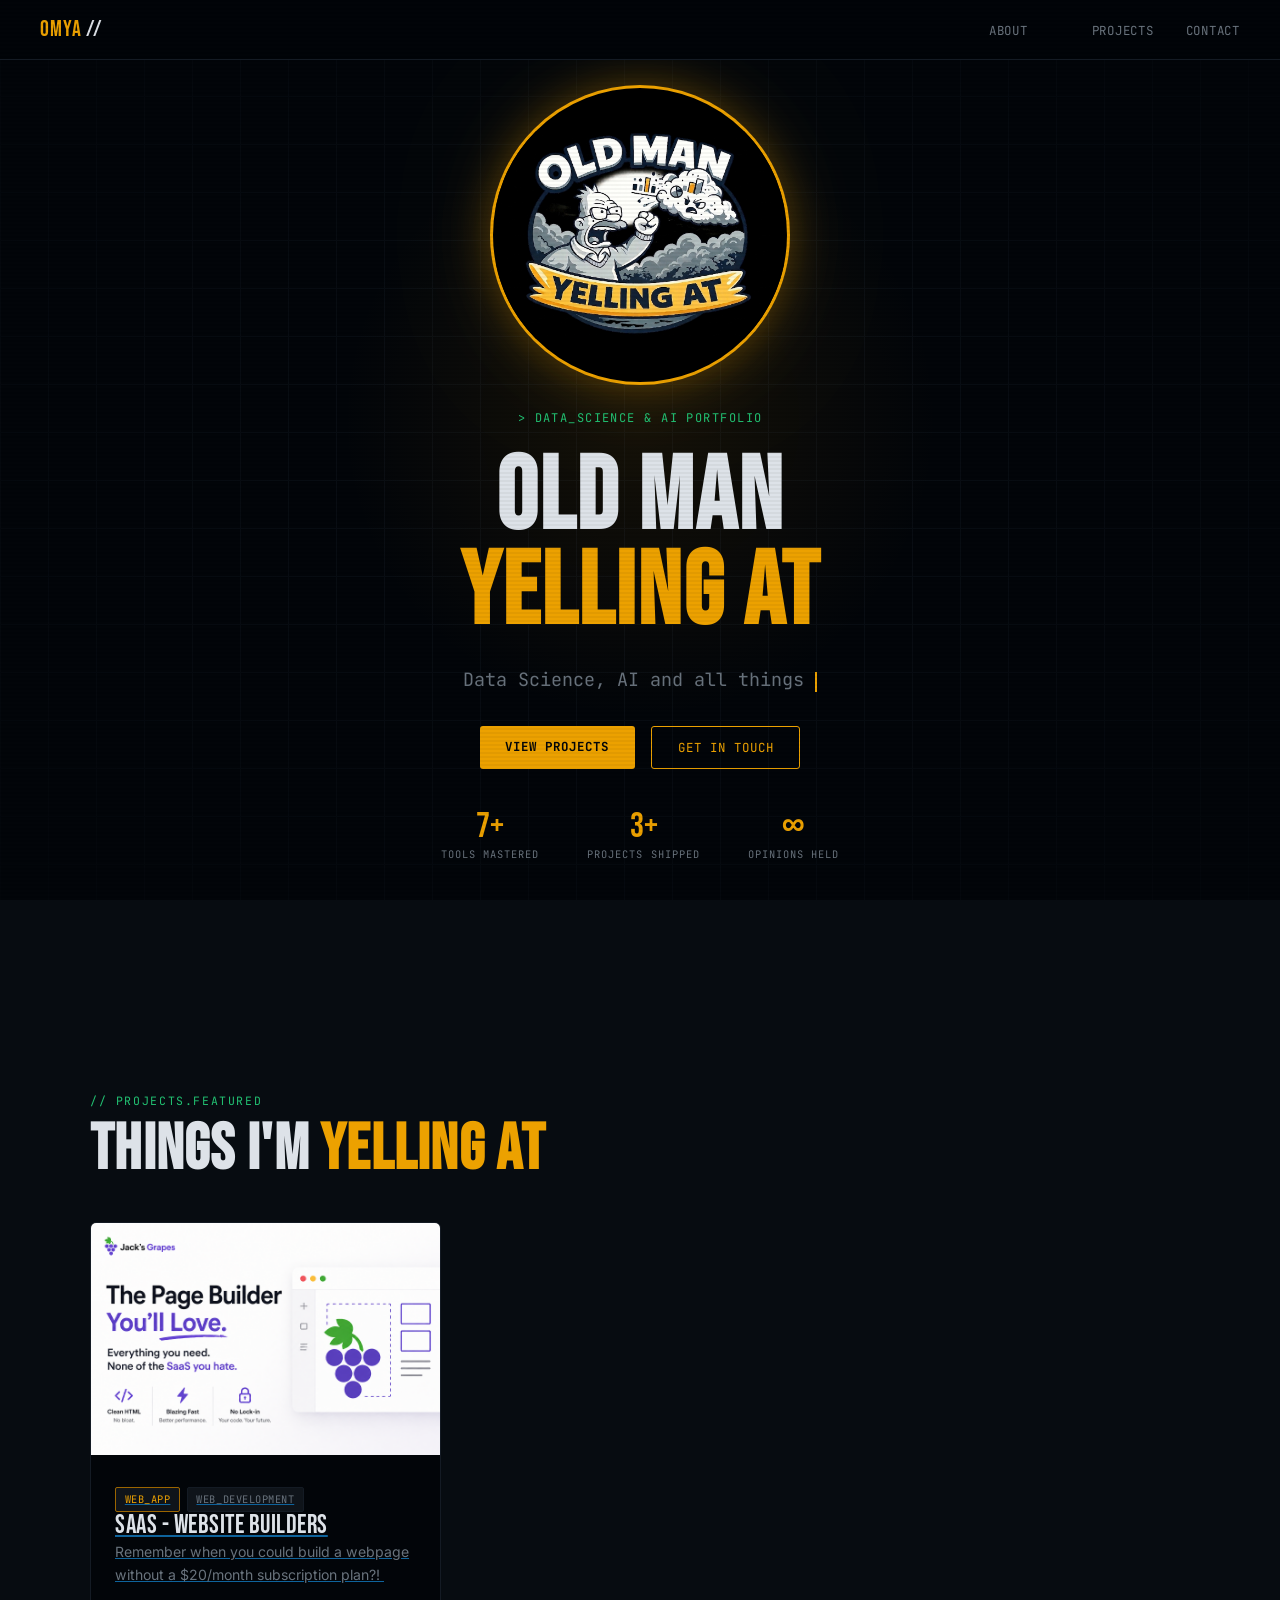
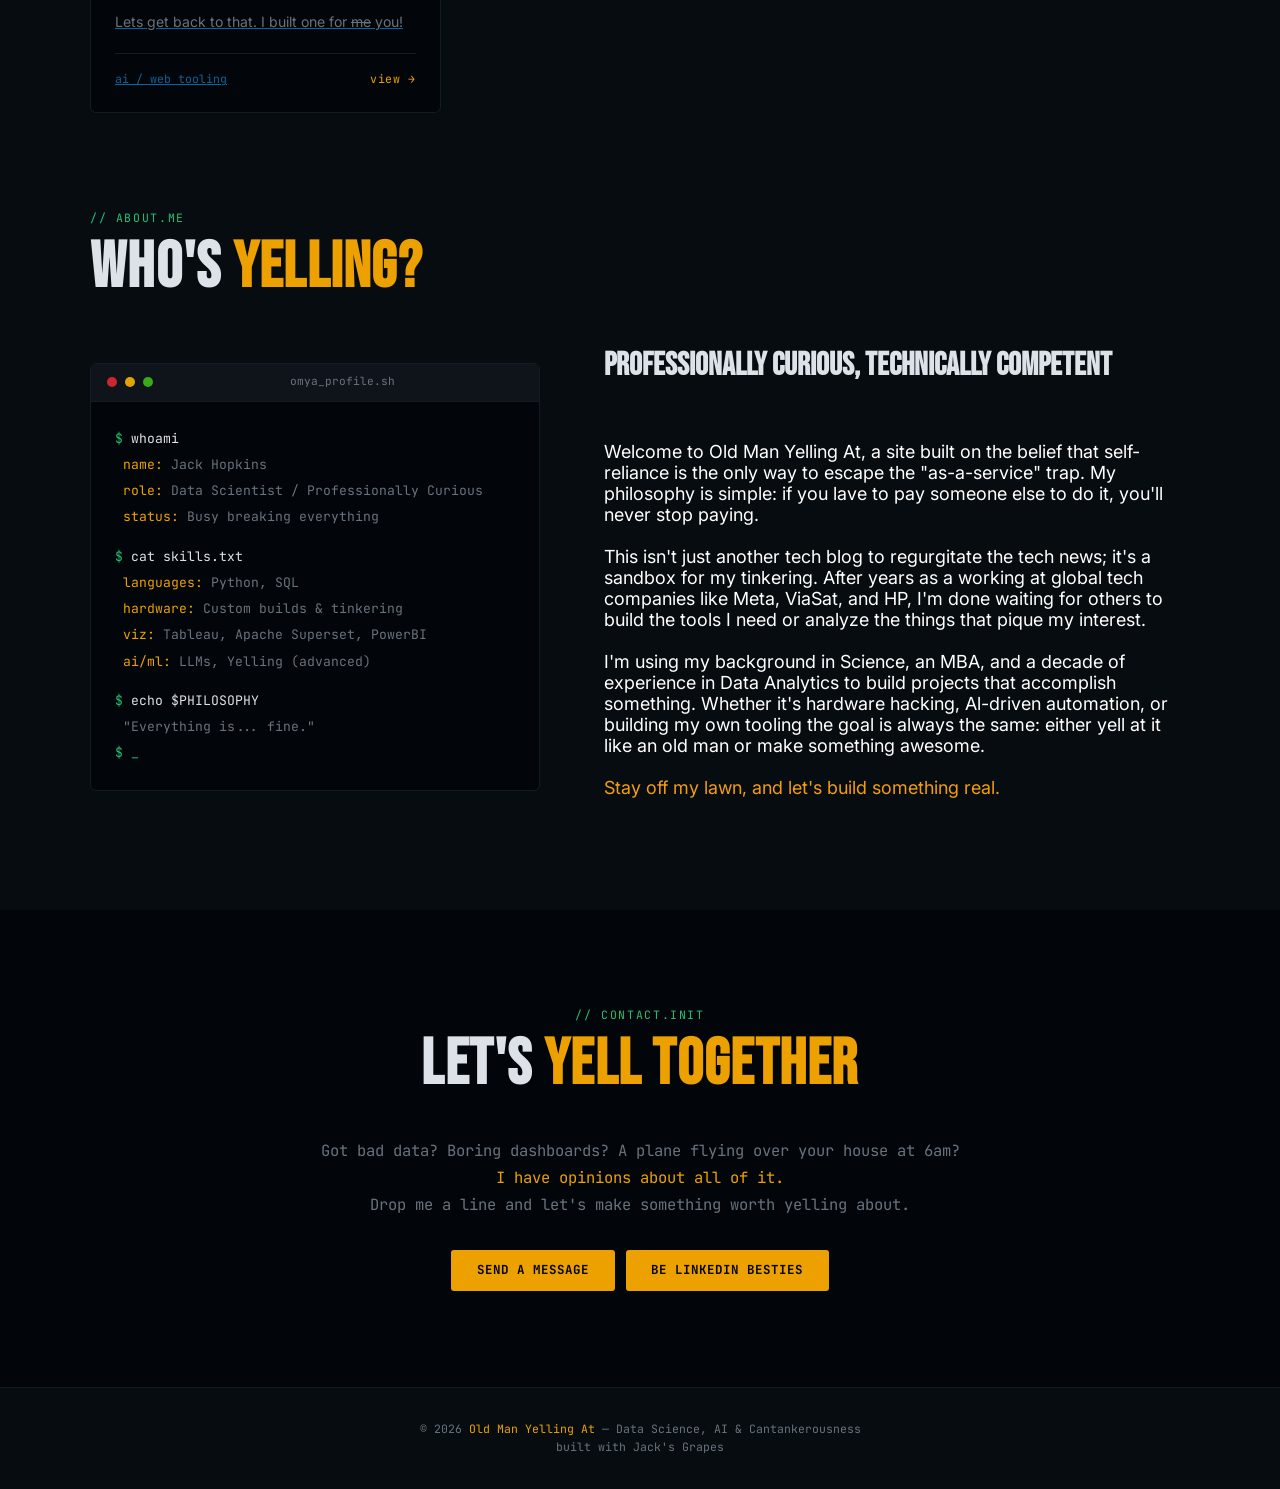
==== commit bb32433f: "Deploy: index.html" ====
--- a/index.html
+++ b/index.html
@@ -11,7 +11,7 @@
   <link rel="stylesheet" href="styles/index.css">
 </head>
 <body>
-<nav><a href="#hero" class="nav-logo">OMYA<span> //</span></a><ul data-jg-align="left" id="ijhvmza" class="nav-links"><li><a href="about.html">about</a></li><li></li><li><a href="#projects">projects</a></li><li><a href="#contact">contact</a></li></ul></nav><!-- HERO --><section id="hero"><div data-jg-align="left" class="hero-bg-grid"></div><div class="hero-glow"></div><div data-jg-align="center" id="i6v195" class="hero-inner"><div class="hero-logo-wrap"><img alt="OMYA Logo.png" src="assets/embedded-1-OMYA-Logo.png"></div><div class="hero-tag">data_science &amp; ai portfolio</div><h1 class="hero-heading">OLD MAN<br><span class="accent">YELLING AT</span></h1><p id="tagline-text" class="hero-tagline"></p><div class="hero-cta"><a href="#projects" data-jg-align="left" class="btn btn-primary">View Projects</a><a href="#contact" class="btn btn-outline">Get In Touch</a></div><div class="hero-stats"><div class="stat"><div data-count="7" class="stat-val">0</div><div class="stat-label">Tools mastered</div></div><div class="stat"><div data-count="3" class="stat-val">0</div><div class="stat-label">Projects shipped</div></div><div class="stat"><div data-count="∞" class="stat-val">0</div><div class="stat-label">Opinions held</div></div></div></div></section><!-- ABOUT --><section id="about"><section id="projects"><div class="section-inner"><div class="section-label">projects.featured</div><h2 class="section-title">Things I'm&nbsp;<span id="is7vjrm-2" draggable="true" class="accent">Yelling At</span></h2><div data-jg-align="left" id="in4hlkw" class="projects-grid"><div class="project-card fade-up"><a href="saas-webeditors.html" id="ivyvx1u"></a><a href="saas-webeditors.html" id="ifmr32w7"></a><a href="saas-webeditors.html" id="ih80c0h"><img src="assets/1-JacksGrapes-white.png" alt="JacksGrapes white.png" width="349" height="232" id="ib4naee"></a><div class="project-body"><a href="saas-webeditors.html" id="ijs4cwk"><div class="project-tags"><span class="tag gold">WEb_app</span><span class="tag">WEb_development</span></div><div class="project-title">Saas - Website Builders</div><div data-jg-align="left" id="ievbxqr" class="project-desc">Remember when you could build a webpage without a $20/month subscription plan?!&nbsp;<br><br>Lets get back to that. I built one for <strike>me</strike> you!</div></a><div class="project-footer"><a href="saas-webeditors.html" id="i07bh0z"><span>ai / web tooling</span></a><a href="saas-webeditors.html" id="ianzdnc" class="project-link">view →</a></div></div></div></div></div></section><div class="section-inner"><div class="section-label">about.me</div><h2 class="section-title">Who's <span class="accent">Yelling?</span></h2><div id="ibkcsz8" class="about-grid fade-up"><div class="about-terminal"><div class="term-bar"><div class="term-dot r"></div><div class="term-dot y"></div><div class="term-dot g"></div><span class="term-title">omya_profile.sh</span></div><div class="term-body"><span class="term-line"><span class="term-prompt">$</span><span class="term-cmd"> whoami</span></span><span class="term-line term-out"><span class="term-key">name:</span>        Jack Hopkins</span><span class="term-line term-out"><span class="term-key">role:</span>        Data Scientist / Professionally Curious</span><span class="term-line term-out"><span class="term-key">status:</span>&nbsp;Busy breaking everything</span><span class="term-blank"></span><span class="term-line"><span class="term-prompt">$</span><span class="term-cmd"> cat skills.txt</span></span><span class="term-line term-out"><span class="term-key">languages:</span>   Python, SQL</span><span class="term-line term-out"><span class="term-key">hardware:</span>    Custom builds &amp; tinkering</span><span class="term-line term-out"><span class="term-key">viz:</span>         Tableau, Apache Superset, PowerBI</span><span class="term-line term-out"><span class="term-key">ai/ml:</span>       LLMs, Yelling (advanced)</span><span class="term-blank"></span><span class="term-line"><span class="term-prompt">$</span><span class="term-cmd"> echo $PHILOSOPHY</span></span><span class="term-line term-out">"Everything is... fine."</span><span class="term-line"><span class="term-prompt">$ <span class="cursor-inline">_</span></span></span></div></div><div id="i8sywhq" class="about-text"><h3 id="ir30iiib">Professionally Curious,<br>Technically Competent</h3><p id="iqwlv1e" draggable="true" class="p1"><br id="isi429i" draggable="true"></p><p id="ih9l60h"></p><p id="iwrst1e" class="p1"><span id="imwav8c">Welcome to Old Man Yelling At, a site built on the belief that self-reliance is the only way to escape the "as-a-service" trap. My philosophy is simple: if you lave to pay someone else to do it, you'll never stop paying.<br><br></span></p><p id="i8l0hwm" class="p1"><span id="ikqaz06">This isn't just another tech blog to regurgitate the tech news; it's a sandbox for my tinkering. After years as a working at global tech companies like Meta, ViaSat, and HP, I'm done waiting for others to build the tools I need or analyze the things that pique my interest.<br><br></span></p><p id="iqrjjdg" class="p1"><span id="i7lqaih">'m using my background in Science, an MBA, and a decade of experience in Data Analytics to build projects that accomplish something. Whether it's hardware hacking, Al-driven automation, or building my own tooling the goal is always the same: either yell at it like an old man or make something awesome.<br><br></span></p><p id="i6gca1u" class="p1"><span id="ikux3lk">Stay off my lawn, and let's build something real.</span></p><p></p><span id="ilh0v1i"></span><p></p><p id="imiq2yz" class="p1"></p><p id="ikcma4y"></p><p id="ic27gwc" class="p1"></p><p></p><p></p></div></div></div></section><!-- SKILLS --><!-- PROJECTS --><!-- CONTACT --><section id="contact" data-jg-align="left"><div class="section-inner contact-inner"><div class="section-label">contact.init</div><h2 class="section-title">Let's <span class="accent">Yell Together</span></h2><p>
+<nav><a href="#hero" class="nav-logo">OMYA<span> //</span></a><ul data-jg-align="left" id="ijhvmza" class="nav-links"><li><a href="about.html">about</a></li><li></li><li><a href="#projects">projects</a></li><li><a href="#contact">contact</a></li></ul></nav><!-- HERO --><section id="hero"><div data-jg-align="left" class="hero-bg-grid"></div><div class="hero-glow"></div><div data-jg-align="center" id="i6v195" class="hero-inner"><div class="hero-logo-wrap"><img alt="OMYA Logo.png" src="assets/embedded-1-OMYA-Logo.png"></div><div class="hero-tag">data_science &amp; ai portfolio</div><h1 class="hero-heading">OLD MAN<br><span class="accent">YELLING AT</span></h1><p id="tagline-text" class="hero-tagline"></p><div class="hero-cta"><a href="#projects" data-jg-align="left" class="btn btn-primary">View Projects</a><a href="#contact" class="btn btn-outline">Get In Touch</a></div><div class="hero-stats"><div class="stat"><div data-count="7" class="stat-val">0</div><div class="stat-label">Tools mastered</div></div><div class="stat"><div data-count="3" class="stat-val">0</div><div class="stat-label">Projects shipped</div></div><div class="stat"><div data-count="∞" class="stat-val">0</div><div class="stat-label">Opinions held</div></div></div></div></section><!-- ABOUT --><section id="about" data-jg-align="left"><section id="projects"><div class="section-inner"><div class="section-label">projects.featured</div><h2 class="section-title">Things I'm&nbsp;<span id="is7vjrm-2" draggable="true" class="accent">Yelling At</span></h2><div data-jg-align="left" id="in4hlkw" class="projects-grid"><div class="project-card fade-up"><a href="saas-webeditors.html" id="ivyvx1u"></a><a href="saas-webeditors.html" id="ifmr32w7"></a><a href="saas-webeditors.html" id="ih80c0h"><img src="assets/1-JacksGrapes-white.png" alt="JacksGrapes white.png" width="349" height="232" id="ib4naee"></a><div class="project-body"><a href="saas-webeditors.html" id="ijs4cwk"><div class="project-tags"><span class="tag gold">WEb_app</span><span class="tag">WEb_development</span></div><div class="project-title">Saas - Website Builders</div><div data-jg-align="left" id="ievbxqr" class="project-desc">Remember when you could build a webpage without a $20/month subscription plan?!&nbsp;<br><br>Lets get back to that. I built one for <strike>me</strike> you!</div></a><div class="project-footer"><a href="saas-webeditors.html" id="i07bh0z"><span>ai / web tooling</span></a><a href="saas-webeditors.html" id="ianzdnc" class="project-link">view →</a></div></div></div></div></div></section><div class="section-inner"><div class="section-label">about.me</div><h2 class="section-title">Who's <span class="accent">Yelling?</span></h2><div id="ibkcsz8" class="about-grid fade-up"><div class="about-terminal"><div class="term-bar"><div class="term-dot r"></div><div class="term-dot y"></div><div class="term-dot g"></div><span class="term-title">omya_profile.sh</span></div><div class="term-body"><span class="term-line"><span class="term-prompt">$</span><span class="term-cmd"> whoami</span></span><span class="term-line term-out"><span class="term-key">name:</span>        Jack Hopkins</span><span class="term-line term-out"><span class="term-key">role:</span>        Data Scientist / Professionally Curious</span><span class="term-line term-out"><span class="term-key">status:</span>&nbsp;Busy breaking everything</span><span class="term-blank"></span><span class="term-line"><span class="term-prompt">$</span><span class="term-cmd"> cat skills.txt</span></span><span class="term-line term-out"><span class="term-key">languages:</span>   Python, SQL</span><span class="term-line term-out"><span class="term-key">hardware:</span>    Custom builds &amp; tinkering</span><span class="term-line term-out"><span class="term-key">viz:</span>         Tableau, Apache Superset, PowerBI</span><span class="term-line term-out"><span class="term-key">ai/ml:</span>       LLMs, Yelling (advanced)</span><span class="term-blank"></span><span class="term-line"><span class="term-prompt">$</span><span class="term-cmd"> echo $PHILOSOPHY</span></span><span class="term-line term-out">"Everything is... fine."</span><span class="term-line"><span class="term-prompt">$ <span class="cursor-inline">_</span></span></span></div></div><div id="i8sywhq" class="about-text"><h3 id="ir30iiib">Professionally Curious, Technically Competent</h3><p id="iqwlv1e" draggable="true" class="p1"><br id="isi429i" draggable="true"></p><p id="ih9l60h"></p><p id="iwrst1e" class="p1"><span id="imwav8c">Welcome to Old Man Yelling At, a site built on the belief that self-reliance is the only way to escape the "as-a-service" trap. My philosophy is simple: if you lave to pay someone else to do it, you'll never stop paying.<br><br></span></p><p id="i8l0hwm" class="p1"><span id="ikqaz06">This isn't just another tech blog to regurgitate the tech news; it's a sandbox for my tinkering. After years as a working at global tech companies like Meta, ViaSat, and HP, I'm done waiting for others to build the tools I need or analyze the things that pique my interest.<br><br></span></p><p id="iqrjjdg" class="p1"><span id="i7lqaih">I'm using my background in Science, an MBA, and a decade of experience in Data Analytics to build projects that accomplish something. Whether it's hardware hacking, Al-driven automation, or building my own tooling the goal is always the same: either yell at it like an old man or make something awesome.<br><br></span></p><p id="i6gca1u" class="p1"><span id="ikux3lk">Stay off my lawn, and let's build something real.</span></p><p></p><span id="ilh0v1i"></span><p></p><p id="imiq2yz" class="p1"></p><p id="ikcma4y"></p><p id="ic27gwc" class="p1"></p><p></p><p></p></div></div></div></section><!-- SKILLS --><!-- PROJECTS --><!-- CONTACT --><section id="contact" data-jg-align="left"><div class="section-inner contact-inner"><div class="section-label">contact.init</div><h2 class="section-title">Let's <span class="accent">Yell Together</span></h2><p>
       Got bad data? Boring dashboards? A plane flying over your house at 6am?<br><span class="shout">I have opinions about all of it.</span><br>
       Drop me a line and let's make something worth yelling about.
     </p><a href="mailto:hello@oldmanyelling.at" id="ihmalri" class="btn btn-primary">Send a Message</a><a href="https://www.linkedin.com/in/jvhopkins/" id="ihmalri-2" class="btn btn-primary">Be LinkedIn Besties</a></div></section><!-- FOOTER --><footer><p>© 2026 <span>Old Man Yelling At</span> — Data Science, AI &amp; Cantankerousness</p><p id="i4tllf">built with Jack's Grapes</p></footer><!-- TWEAKS PANEL --><div id="tweaks-panel"><div class="tweaks-header"><span>Tweaks</span><button id="tweaks-close-btn" aria-label="Close" class="tweaks-close">✕</button></div><div class="tweaks-body"><div class="tweak-row"><label for="tweak-accent" class="tweak-label">Accent Color</label><select id="tweak-accent" class="tweak-select"><option value="gold">Gold (default)</option><option value="cyan">Electric Cyan</option><option value="red">Angry Red</option><option value="green">Terminal Green</option></select></div><div class="tweak-row"><label for="tweak-tagline" class="tweak-label">Custom Tagline</label><input id="tweak-tagline" type="text" value="Data Science, AI and Cantankerousness" class="tweak-input"></div><div class="tweak-row"><label for="tweak-font" class="tweak-label">Terminal Font</label><select id="tweak-font" class="tweak-select"><option value="'JetBrains Mono', monospace">JetBrains Mono</option><option value="'Courier New', monospace">Courier New</option><option value="'IBM Plex Mono', monospace">IBM Plex Mono</option></select></div><div class="tweak-row"><label for="tweak-scanlines" class="tweak-label">Scanlines</label><select id="tweak-scanlines" class="tweak-select"><option value="on">On</option><option value="off">Off</option></select></div></div></div>
--- a/styles/index.css
+++ b/styles/index.css
@@ -623,4 +623,4 @@
 
 * { box-sizing: border-box; } body {margin: 0;}
 * { box-sizing: border-box; } body {margin: 0;}.hero-inner{width:529px;}
-* { box-sizing: border-box; } body {margin: 0;}*{box-sizing:border-box;}body{margin-top:0px;margin-right:0px;margin-bottom:0px;margin-left:0px;}*{box-sizing:border-box;}body{margin-top:0px;margin-right:0px;margin-bottom:0px;margin-left:0px;}*{box-sizing:border-box;}body{margin-top:0px;margin-right:0px;margin-bottom:0px;margin-left:0px;}*{box-sizing:border-box;}body{margin-top:0px;margin-right:0px;margin-bottom:0px;margin-left:0px;}#ic27gwc{margin-bottom:0px;font-variant-numeric:normal;font-variant-east-asian:normal;font-variant-alternates:normal;font-size-adjust:none;font-kerning:auto;font-optical-sizing:auto;font-feature-settings:normal;font-variation-settings:normal;font-variant-position:normal;font-variant-emoji:normal;font-stretch:normal;line-height:normal;font-family:Helvetica;}#imiq2yz{margin-bottom:0px;font-variant-numeric:normal;font-variant-east-asian:normal;font-variant-alternates:normal;font-size-adjust:none;font-kerning:auto;font-optical-sizing:auto;font-feature-settings:normal;font-variation-settings:normal;font-variant-position:normal;font-variant-emoji:normal;font-stretch:normal;line-height:normal;font-family:Helvetica;}#iqwlv1e{margin-bottom:0px;font-variant-numeric:normal;font-variant-east-asian:normal;font-variant-alternates:normal;font-size-adjust:none;font-kerning:auto;font-optical-sizing:auto;font-feature-settings:normal;font-variation-settings:normal;font-variant-position:normal;font-variant-emoji:normal;font-stretch:normal;line-height:normal;font-family:Helvetica;}#ilh0v1i{font-family:Inter, sans-serif;}#ih9l60h{font-size:1rem;line-height:1.75;color:rgb(255, 255, 255);margin-top:0px;margin-right:0px;margin-bottom:16px;margin-left:0px;}#imwav8c{font-size:large;color:rgb(255, 255, 255);}#iwrst1e{margin-bottom:0px;font-variant-numeric:normal;font-variant-east-asian:normal;font-variant-alternates:normal;font-size-adjust:none;font-kerning:auto;font-optical-sizing:auto;font-feature-settings:normal;font-variation-settings:normal;font-variant-position:normal;font-variant-emoji:normal;font-stretch:normal;line-height:normal;color:rgb(0, 0, 0);}#ikqaz06{font-size:large;color:rgb(255, 255, 255);}#i8l0hwm{margin-bottom:0px;font-variant-numeric:normal;font-variant-east-asian:normal;font-variant-alternates:normal;font-size-adjust:none;font-kerning:auto;font-optical-sizing:auto;font-feature-settings:normal;font-variation-settings:normal;font-variant-position:normal;font-variant-emoji:normal;font-stretch:normal;line-height:normal;color:rgb(0, 0, 0);}#i7lqaih{font-size:large;color:rgb(255, 255, 255);}#iqrjjdg{margin-bottom:0px;font-variant-numeric:normal;font-variant-east-asian:normal;font-variant-alternates:normal;font-size-adjust:none;font-kerning:auto;font-optical-sizing:auto;font-feature-settings:normal;font-variation-settings:normal;font-variant-position:normal;font-variant-emoji:normal;font-stretch:normal;line-height:normal;color:rgb(0, 0, 0);}#ikux3lk{font-size:large;color:rgb(245, 158, 11);}#i6gca1u{margin-bottom:0px;font-variant-numeric:normal;font-variant-east-asian:normal;font-variant-alternates:normal;font-size-adjust:none;font-kerning:auto;font-optical-sizing:auto;font-feature-settings:normal;font-variation-settings:normal;font-variant-position:normal;font-variant-emoji:normal;font-stretch:normal;line-height:normal;color:rgb(0, 0, 0);}#ih80c0h{display:inline-block;}#ihmalri-2{margin-top:0px;margin-right:0px;margin-bottom:0px;margin-left:11px;}+* { box-sizing: border-box; } body {margin: 0;}*{box-sizing:border-box;}body{margin-top:0px;margin-right:0px;margin-bottom:0px;margin-left:0px;}*{box-sizing:border-box;}body{margin-top:0px;margin-right:0px;margin-bottom:0px;margin-left:0px;}*{box-sizing:border-box;}body{margin-top:0px;margin-right:0px;margin-bottom:0px;margin-left:0px;}*{box-sizing:border-box;}body{margin-top:0px;margin-right:0px;margin-bottom:0px;margin-left:0px;}*{box-sizing:border-box;}body{margin-top:0px;margin-right:0px;margin-bottom:0px;margin-left:0px;}#ic27gwc{margin-bottom:0px;font-variant-numeric:normal;font-variant-east-asian:normal;font-variant-alternates:normal;font-size-adjust:none;font-kerning:auto;font-optical-sizing:auto;font-feature-settings:normal;font-variation-settings:normal;font-variant-position:normal;font-variant-emoji:normal;font-stretch:normal;line-height:normal;font-family:Helvetica;}#imiq2yz{margin-bottom:0px;font-variant-numeric:normal;font-variant-east-asian:normal;font-variant-alternates:normal;font-size-adjust:none;font-kerning:auto;font-optical-sizing:auto;font-feature-settings:normal;font-variation-settings:normal;font-variant-position:normal;font-variant-emoji:normal;font-stretch:normal;line-height:normal;font-family:Helvetica;}#iqwlv1e{margin-bottom:0px;font-variant-numeric:normal;font-variant-east-asian:normal;font-variant-alternates:normal;font-size-adjust:none;font-kerning:auto;font-optical-sizing:auto;font-feature-settings:normal;font-variation-settings:normal;font-variant-position:normal;font-variant-emoji:normal;font-stretch:normal;line-height:normal;font-family:Helvetica;}#ilh0v1i{font-family:Inter, sans-serif;}#ih9l60h{font-size:1rem;line-height:1.75;color:rgb(255, 255, 255);margin-top:0px;margin-right:0px;margin-bottom:16px;margin-left:0px;}#imwav8c{font-size:large;color:rgb(255, 255, 255);}#iwrst1e{margin-bottom:0px;font-variant-numeric:normal;font-variant-east-asian:normal;font-variant-alternates:normal;font-size-adjust:none;font-kerning:auto;font-optical-sizing:auto;font-feature-settings:normal;font-variation-settings:normal;font-variant-position:normal;font-variant-emoji:normal;font-stretch:normal;line-height:normal;color:rgb(0, 0, 0);}#ikqaz06{font-size:large;color:rgb(255, 255, 255);}#i8l0hwm{margin-bottom:0px;font-variant-numeric:normal;font-variant-east-asian:normal;font-variant-alternates:normal;font-size-adjust:none;font-kerning:auto;font-optical-sizing:auto;font-feature-settings:normal;font-variation-settings:normal;font-variant-position:normal;font-variant-emoji:normal;font-stretch:normal;line-height:normal;color:rgb(0, 0, 0);}#i7lqaih{font-size:large;color:rgb(255, 255, 255);}#iqrjjdg{margin-bottom:0px;font-variant-numeric:normal;font-variant-east-asian:normal;font-variant-alternates:normal;font-size-adjust:none;font-kerning:auto;font-optical-sizing:auto;font-feature-settings:normal;font-variation-settings:normal;font-variant-position:normal;font-variant-emoji:normal;font-stretch:normal;line-height:normal;color:rgb(0, 0, 0);}#ikux3lk{font-size:large;color:rgb(245, 158, 11);}#i6gca1u{margin-bottom:0px;font-variant-numeric:normal;font-variant-east-asian:normal;font-variant-alternates:normal;font-size-adjust:none;font-kerning:auto;font-optical-sizing:auto;font-feature-settings:normal;font-variation-settings:normal;font-variant-position:normal;font-variant-emoji:normal;font-stretch:normal;line-height:normal;color:rgb(0, 0, 0);}#ih80c0h{display:inline-block;}#ihmalri-2{margin-top:0px;margin-right:0px;margin-bottom:0px;margin-left:11px;}
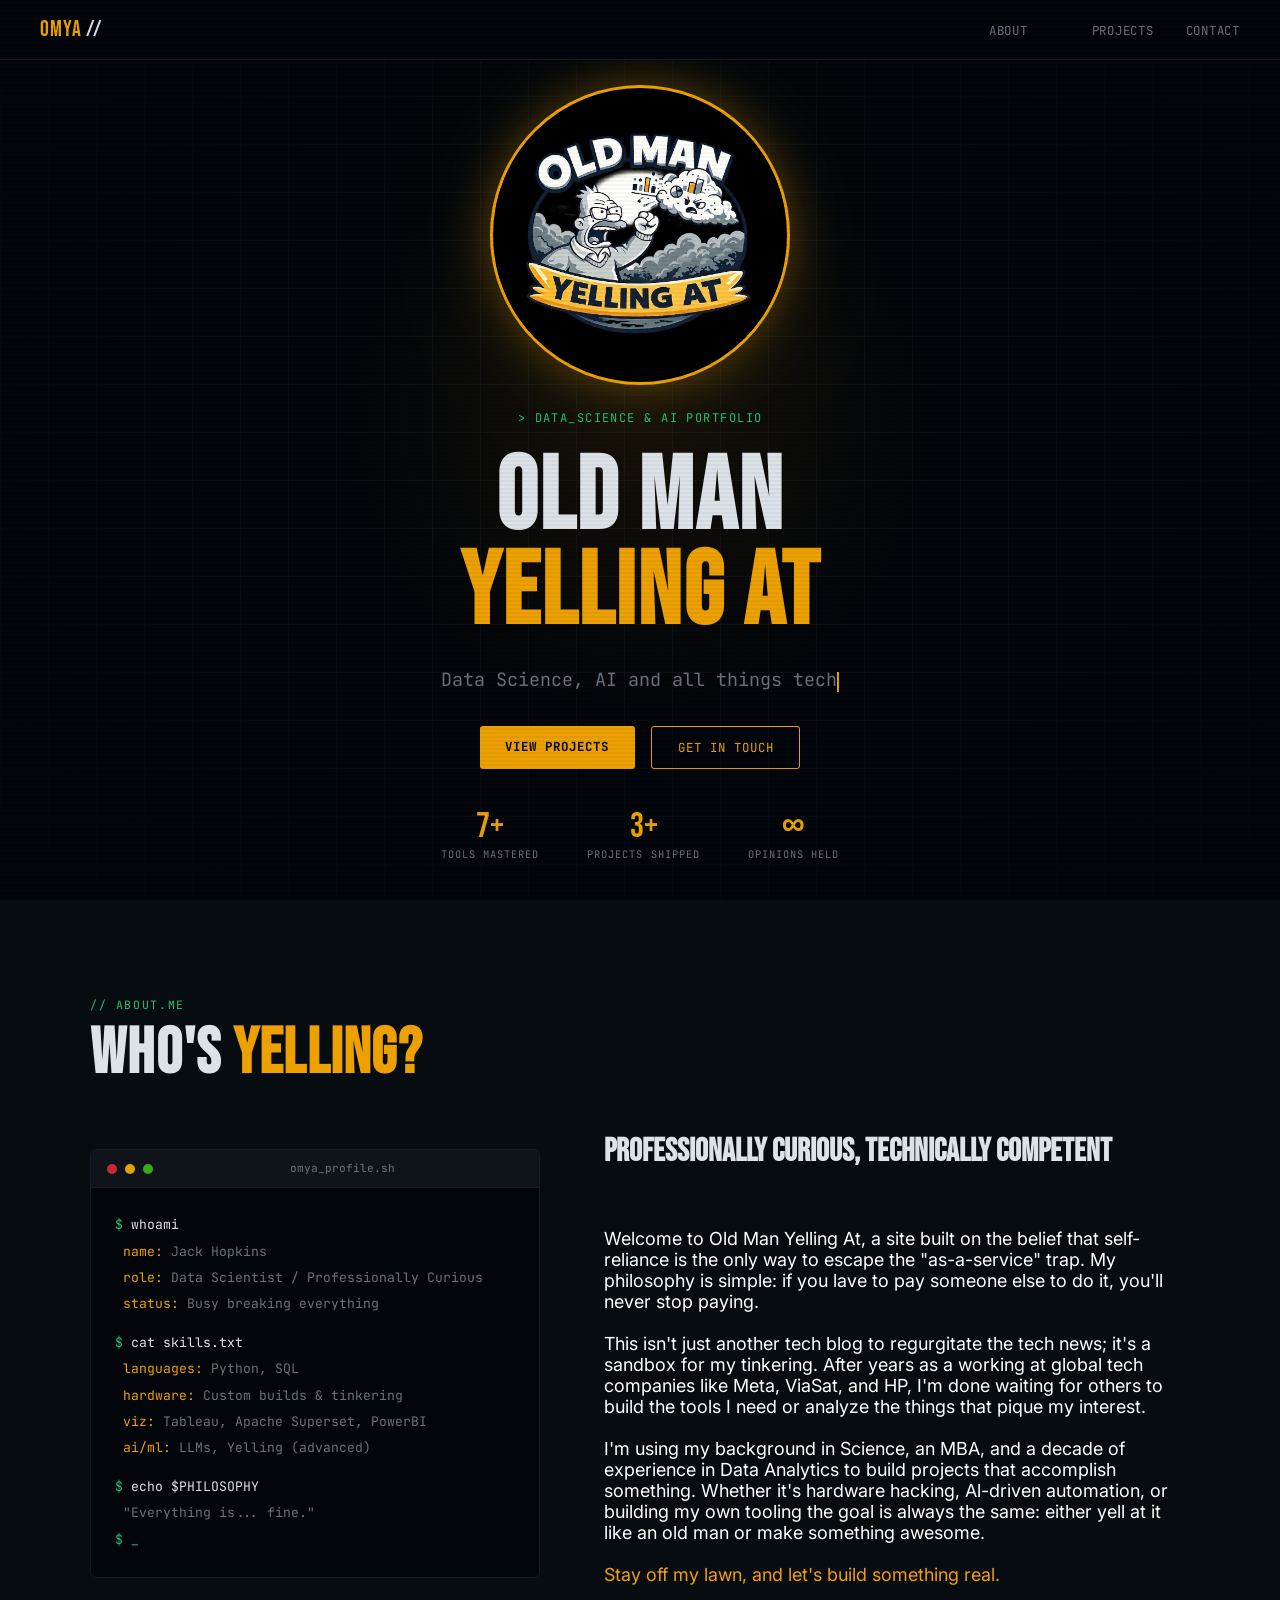
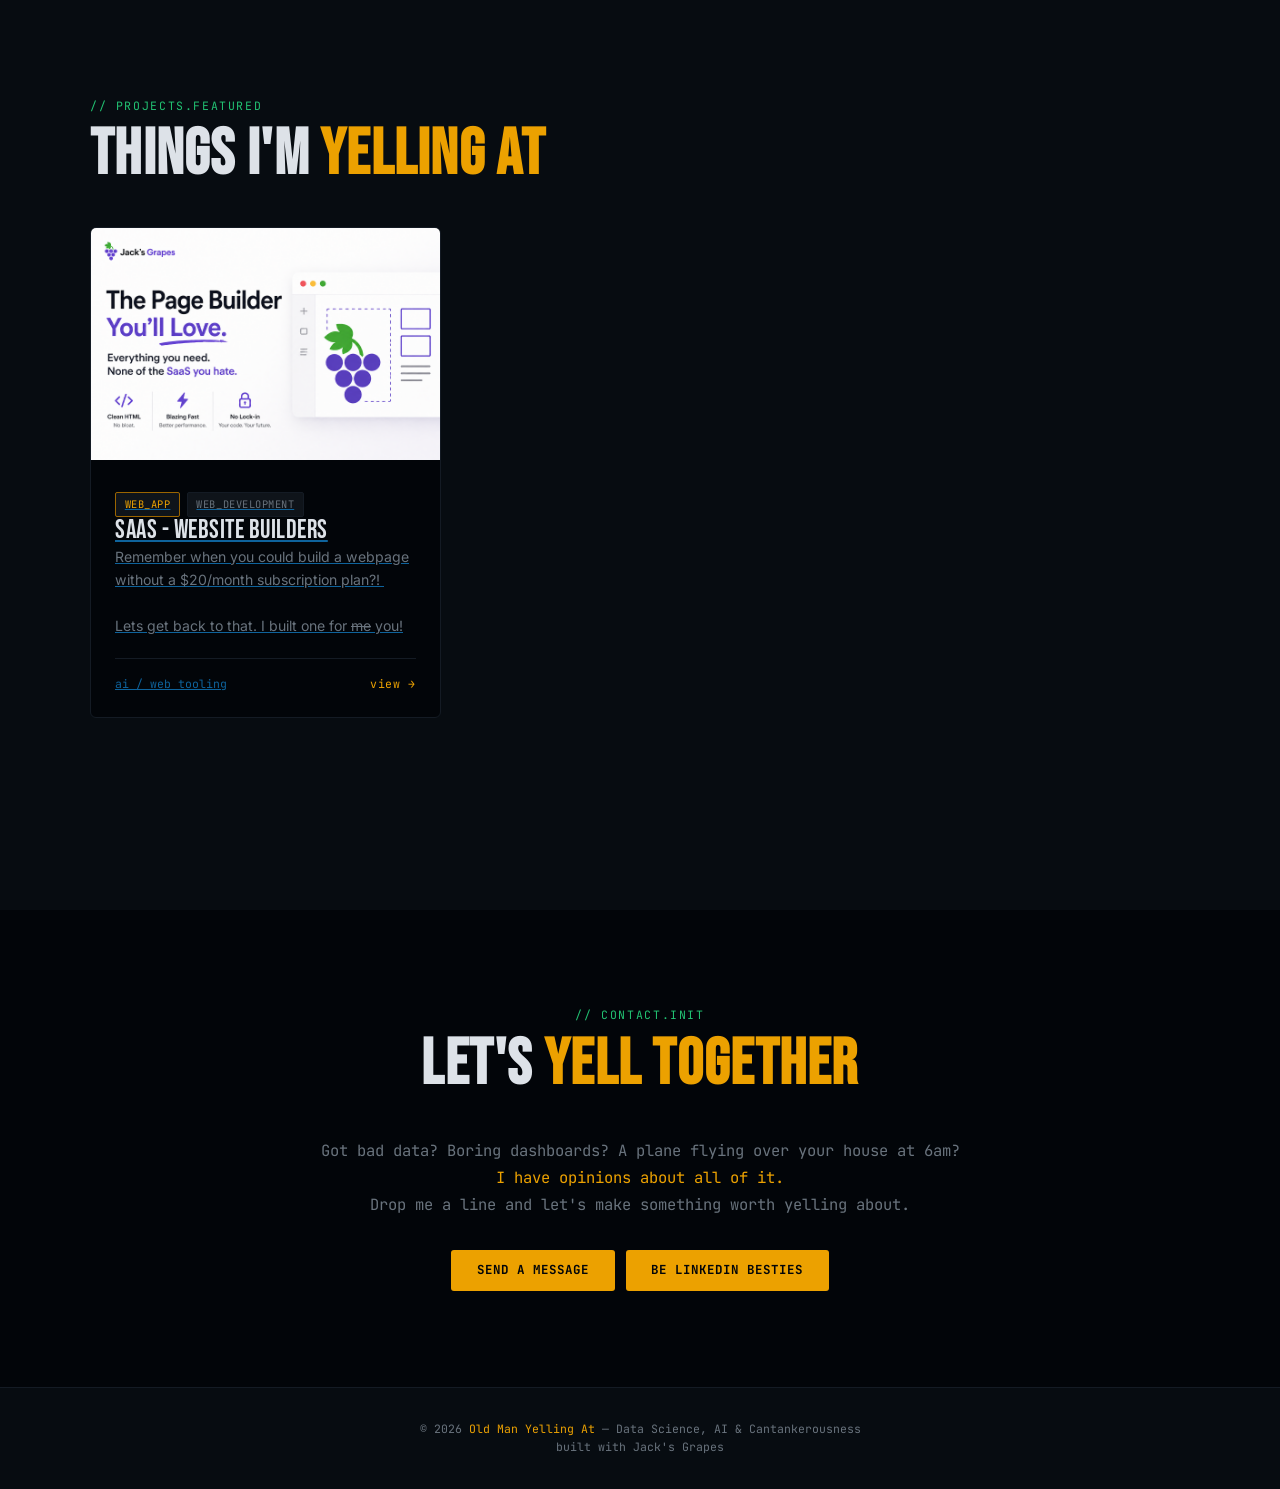
==== commit b6ddbe6f: "Deploy: index.html" ====
--- a/index.html
+++ b/index.html
@@ -11,7 +11,7 @@
   <link rel="stylesheet" href="styles/index.css">
 </head>
 <body>
-<nav><a href="#hero" class="nav-logo">OMYA<span> //</span></a><ul data-jg-align="left" id="ijhvmza" class="nav-links"><li><a href="about.html">about</a></li><li></li><li><a href="#projects">projects</a></li><li><a href="#contact">contact</a></li></ul></nav><!-- HERO --><section id="hero"><div data-jg-align="left" class="hero-bg-grid"></div><div class="hero-glow"></div><div data-jg-align="center" id="i6v195" class="hero-inner"><div class="hero-logo-wrap"><img alt="OMYA Logo.png" src="assets/embedded-1-OMYA-Logo.png"></div><div class="hero-tag">data_science &amp; ai portfolio</div><h1 class="hero-heading">OLD MAN<br><span class="accent">YELLING AT</span></h1><p id="tagline-text" class="hero-tagline"></p><div class="hero-cta"><a href="#projects" data-jg-align="left" class="btn btn-primary">View Projects</a><a href="#contact" class="btn btn-outline">Get In Touch</a></div><div class="hero-stats"><div class="stat"><div data-count="7" class="stat-val">0</div><div class="stat-label">Tools mastered</div></div><div class="stat"><div data-count="3" class="stat-val">0</div><div class="stat-label">Projects shipped</div></div><div class="stat"><div data-count="∞" class="stat-val">0</div><div class="stat-label">Opinions held</div></div></div></div></section><!-- ABOUT --><section id="about" data-jg-align="left"><section id="projects"><div class="section-inner"><div class="section-label">projects.featured</div><h2 class="section-title">Things I'm&nbsp;<span id="is7vjrm-2" draggable="true" class="accent">Yelling At</span></h2><div data-jg-align="left" id="in4hlkw" class="projects-grid"><div class="project-card fade-up"><a href="saas-webeditors.html" id="ivyvx1u"></a><a href="saas-webeditors.html" id="ifmr32w7"></a><a href="saas-webeditors.html" id="ih80c0h"><img src="assets/1-JacksGrapes-white.png" alt="JacksGrapes white.png" width="349" height="232" id="ib4naee"></a><div class="project-body"><a href="saas-webeditors.html" id="ijs4cwk"><div class="project-tags"><span class="tag gold">WEb_app</span><span class="tag">WEb_development</span></div><div class="project-title">Saas - Website Builders</div><div data-jg-align="left" id="ievbxqr" class="project-desc">Remember when you could build a webpage without a $20/month subscription plan?!&nbsp;<br><br>Lets get back to that. I built one for <strike>me</strike> you!</div></a><div class="project-footer"><a href="saas-webeditors.html" id="i07bh0z"><span>ai / web tooling</span></a><a href="saas-webeditors.html" id="ianzdnc" class="project-link">view →</a></div></div></div></div></div></section><div class="section-inner"><div class="section-label">about.me</div><h2 class="section-title">Who's <span class="accent">Yelling?</span></h2><div id="ibkcsz8" class="about-grid fade-up"><div class="about-terminal"><div class="term-bar"><div class="term-dot r"></div><div class="term-dot y"></div><div class="term-dot g"></div><span class="term-title">omya_profile.sh</span></div><div class="term-body"><span class="term-line"><span class="term-prompt">$</span><span class="term-cmd"> whoami</span></span><span class="term-line term-out"><span class="term-key">name:</span>        Jack Hopkins</span><span class="term-line term-out"><span class="term-key">role:</span>        Data Scientist / Professionally Curious</span><span class="term-line term-out"><span class="term-key">status:</span>&nbsp;Busy breaking everything</span><span class="term-blank"></span><span class="term-line"><span class="term-prompt">$</span><span class="term-cmd"> cat skills.txt</span></span><span class="term-line term-out"><span class="term-key">languages:</span>   Python, SQL</span><span class="term-line term-out"><span class="term-key">hardware:</span>    Custom builds &amp; tinkering</span><span class="term-line term-out"><span class="term-key">viz:</span>         Tableau, Apache Superset, PowerBI</span><span class="term-line term-out"><span class="term-key">ai/ml:</span>       LLMs, Yelling (advanced)</span><span class="term-blank"></span><span class="term-line"><span class="term-prompt">$</span><span class="term-cmd"> echo $PHILOSOPHY</span></span><span class="term-line term-out">"Everything is... fine."</span><span class="term-line"><span class="term-prompt">$ <span class="cursor-inline">_</span></span></span></div></div><div id="i8sywhq" class="about-text"><h3 id="ir30iiib">Professionally Curious, Technically Competent</h3><p id="iqwlv1e" draggable="true" class="p1"><br id="isi429i" draggable="true"></p><p id="ih9l60h"></p><p id="iwrst1e" class="p1"><span id="imwav8c">Welcome to Old Man Yelling At, a site built on the belief that self-reliance is the only way to escape the "as-a-service" trap. My philosophy is simple: if you lave to pay someone else to do it, you'll never stop paying.<br><br></span></p><p id="i8l0hwm" class="p1"><span id="ikqaz06">This isn't just another tech blog to regurgitate the tech news; it's a sandbox for my tinkering. After years as a working at global tech companies like Meta, ViaSat, and HP, I'm done waiting for others to build the tools I need or analyze the things that pique my interest.<br><br></span></p><p id="iqrjjdg" class="p1"><span id="i7lqaih">I'm using my background in Science, an MBA, and a decade of experience in Data Analytics to build projects that accomplish something. Whether it's hardware hacking, Al-driven automation, or building my own tooling the goal is always the same: either yell at it like an old man or make something awesome.<br><br></span></p><p id="i6gca1u" class="p1"><span id="ikux3lk">Stay off my lawn, and let's build something real.</span></p><p></p><span id="ilh0v1i"></span><p></p><p id="imiq2yz" class="p1"></p><p id="ikcma4y"></p><p id="ic27gwc" class="p1"></p><p></p><p></p></div></div></div></section><!-- SKILLS --><!-- PROJECTS --><!-- CONTACT --><section id="contact" data-jg-align="left"><div class="section-inner contact-inner"><div class="section-label">contact.init</div><h2 class="section-title">Let's <span class="accent">Yell Together</span></h2><p>
+<nav><a href="#hero" class="nav-logo">OMYA<span> //</span></a><ul data-jg-align="left" id="ijhvmza" class="nav-links"><li><a href="about.html">about</a></li><li></li><li><a href="#projects" id="iyxtkll">projects</a></li><li><a href="#contact">contact</a></li></ul></nav><!-- HERO --><section id="hero"><div data-jg-align="left" class="hero-bg-grid"></div><div class="hero-glow"></div><div data-jg-align="center" id="i6v195" class="hero-inner"><div class="hero-logo-wrap"><img alt="OMYA Logo.png" src="assets/embedded-1-OMYA-Logo.png"></div><div class="hero-tag">data_science &amp; ai portfolio</div><h1 class="hero-heading">OLD MAN<br><span class="accent">YELLING AT</span></h1><p id="tagline-text" class="hero-tagline"></p><div class="hero-cta"><a href="#projects" data-jg-align="left" class="btn btn-primary">View Projects</a><a href="#contact" class="btn btn-outline">Get In Touch</a></div><div class="hero-stats"><div class="stat"><div data-count="7" class="stat-val">0</div><div class="stat-label">Tools mastered</div></div><div class="stat"><div data-count="3" class="stat-val">0</div><div class="stat-label">Projects shipped</div></div><div class="stat"><div data-count="∞" class="stat-val">0</div><div class="stat-label">Opinions held</div></div></div></div></section><!-- ABOUT --><section id="about" data-jg-align="left"><div id="ijnwu" class="section-inner"><div class="section-label">about.me</div><h2 id="ip03v" class="section-title">Who's <span class="accent">Yelling?</span></h2><div id="ibkcsz8" class="about-grid fade-up"><div class="about-terminal"><div class="term-bar"><div class="term-dot r"></div><div class="term-dot y"></div><div class="term-dot g"></div><span class="term-title">omya_profile.sh</span></div><div class="term-body"><span class="term-line"><span class="term-prompt">$</span><span class="term-cmd"> whoami</span></span><span class="term-line term-out"><span class="term-key">name:</span>        Jack Hopkins</span><span class="term-line term-out"><span class="term-key">role:</span>        Data Scientist / Professionally Curious</span><span class="term-line term-out"><span class="term-key">status:</span>&nbsp;Busy breaking everything</span><span class="term-blank"></span><span class="term-line"><span class="term-prompt">$</span><span class="term-cmd"> cat skills.txt</span></span><span class="term-line term-out"><span class="term-key">languages:</span>   Python, SQL</span><span class="term-line term-out"><span class="term-key">hardware:</span>    Custom builds &amp; tinkering</span><span class="term-line term-out"><span class="term-key">viz:</span>         Tableau, Apache Superset, PowerBI</span><span class="term-line term-out"><span class="term-key">ai/ml:</span>       LLMs, Yelling (advanced)</span><span class="term-blank"></span><span class="term-line"><span class="term-prompt">$</span><span class="term-cmd"> echo $PHILOSOPHY</span></span><span class="term-line term-out">"Everything is... fine."</span><span class="term-line"><span class="term-prompt">$ <span class="cursor-inline">_</span></span></span></div></div><div id="i8sywhq" class="about-text"><h3 id="ir30iiib">Professionally Curious, Technically Competent</h3><p id="iqwlv1e" draggable="true" class="p1"><br id="isi429i" draggable="true"></p><p id="ih9l60h"></p><p id="iwrst1e" class="p1"><span id="imwav8c">Welcome to Old Man Yelling At, a site built on the belief that self-reliance is the only way to escape the "as-a-service" trap. My philosophy is simple: if you lave to pay someone else to do it, you'll never stop paying.<br><br></span></p><p id="i8l0hwm" class="p1"><span id="ikqaz06">This isn't just another tech blog to regurgitate the tech news; it's a sandbox for my tinkering. After years as a working at global tech companies like Meta, ViaSat, and HP, I'm done waiting for others to build the tools I need or analyze the things that pique my interest.<br><br></span></p><p id="iqrjjdg" class="p1"><span id="i7lqaih">I'm using my background in Science, an MBA, and a decade of experience in Data Analytics to build projects that accomplish something. Whether it's hardware hacking, Al-driven automation, or building my own tooling the goal is always the same: either yell at it like an old man or make something awesome.<br><br></span></p><p id="i6gca1u" class="p1"><span id="ikux3lk">Stay off my lawn, and let's build something real.</span></p><p></p><span id="ilh0v1i"></span><p></p><p id="imiq2yz" class="p1"></p><p id="ikcma4y"></p><p id="ic27gwc" class="p1"></p><p></p><p></p></div></div></div><section id="projects"><div class="section-inner"><div class="section-label">projects.featured</div><h2 class="section-title">Things I'm&nbsp;<span id="is7vjrm-2" draggable="true" class="accent">Yelling At</span></h2><div data-jg-align="left" id="in4hlkw" class="projects-grid"><div class="project-card fade-up"><a href="saas-webeditors.html" id="ivyvx1u"></a><a href="saas-webeditors.html" id="ifmr32w7"></a><a href="saas-webeditors.html" id="ih80c0h"><img src="assets/1-JacksGrapes-white.png" alt="JacksGrapes white.png" width="349" height="232" id="ib4naee"></a><div class="project-body"><a href="saas-webeditors.html" id="ijs4cwk"><div class="project-tags"><span class="tag gold">WEb_app</span><span class="tag">WEb_development</span></div><div class="project-title">Saas - Website Builders</div><div data-jg-align="left" id="ievbxqr" class="project-desc">Remember when you could build a webpage without a $20/month subscription plan?!&nbsp;<br><br>Lets get back to that. I built one for <strike>me</strike> you!</div></a><div class="project-footer"><a href="saas-webeditors.html" id="i07bh0z"><span>ai / web tooling</span></a><a href="saas-webeditors.html" id="ianzdnc" class="project-link">view →</a></div></div></div></div></div></section></section><!-- SKILLS --><!-- PROJECTS --><!-- CONTACT --><section id="contact" data-jg-align="left"><div class="section-inner contact-inner"><div class="section-label">contact.init</div><h2 class="section-title">Let's <span class="accent">Yell Together</span></h2><p>
       Got bad data? Boring dashboards? A plane flying over your house at 6am?<br><span class="shout">I have opinions about all of it.</span><br>
       Drop me a line and let's make something worth yelling about.
     </p><a href="mailto:hello@oldmanyelling.at" id="ihmalri" class="btn btn-primary">Send a Message</a><a href="https://www.linkedin.com/in/jvhopkins/" id="ihmalri-2" class="btn btn-primary">Be LinkedIn Besties</a></div></section><!-- FOOTER --><footer><p>© 2026 <span>Old Man Yelling At</span> — Data Science, AI &amp; Cantankerousness</p><p id="i4tllf">built with Jack's Grapes</p></footer><!-- TWEAKS PANEL --><div id="tweaks-panel"><div class="tweaks-header"><span>Tweaks</span><button id="tweaks-close-btn" aria-label="Close" class="tweaks-close">✕</button></div><div class="tweaks-body"><div class="tweak-row"><label for="tweak-accent" class="tweak-label">Accent Color</label><select id="tweak-accent" class="tweak-select"><option value="gold">Gold (default)</option><option value="cyan">Electric Cyan</option><option value="red">Angry Red</option><option value="green">Terminal Green</option></select></div><div class="tweak-row"><label for="tweak-tagline" class="tweak-label">Custom Tagline</label><input id="tweak-tagline" type="text" value="Data Science, AI and Cantankerousness" class="tweak-input"></div><div class="tweak-row"><label for="tweak-font" class="tweak-label">Terminal Font</label><select id="tweak-font" class="tweak-select"><option value="'JetBrains Mono', monospace">JetBrains Mono</option><option value="'Courier New', monospace">Courier New</option><option value="'IBM Plex Mono', monospace">IBM Plex Mono</option></select></div><div class="tweak-row"><label for="tweak-scanlines" class="tweak-label">Scanlines</label><select id="tweak-scanlines" class="tweak-select"><option value="on">On</option><option value="off">Off</option></select></div></div></div>
--- a/styles/index.css
+++ b/styles/index.css
@@ -623,4 +623,4 @@
 
 * { box-sizing: border-box; } body {margin: 0;}
 * { box-sizing: border-box; } body {margin: 0;}.hero-inner{width:529px;}
-* { box-sizing: border-box; } body {margin: 0;}*{box-sizing:border-box;}body{margin-top:0px;margin-right:0px;margin-bottom:0px;margin-left:0px;}*{box-sizing:border-box;}body{margin-top:0px;margin-right:0px;margin-bottom:0px;margin-left:0px;}*{box-sizing:border-box;}body{margin-top:0px;margin-right:0px;margin-bottom:0px;margin-left:0px;}*{box-sizing:border-box;}body{margin-top:0px;margin-right:0px;margin-bottom:0px;margin-left:0px;}*{box-sizing:border-box;}body{margin-top:0px;margin-right:0px;margin-bottom:0px;margin-left:0px;}#ic27gwc{margin-bottom:0px;font-variant-numeric:normal;font-variant-east-asian:normal;font-variant-alternates:normal;font-size-adjust:none;font-kerning:auto;font-optical-sizing:auto;font-feature-settings:normal;font-variation-settings:normal;font-variant-position:normal;font-variant-emoji:normal;font-stretch:normal;line-height:normal;font-family:Helvetica;}#imiq2yz{margin-bottom:0px;font-variant-numeric:normal;font-variant-east-asian:normal;font-variant-alternates:normal;font-size-adjust:none;font-kerning:auto;font-optical-sizing:auto;font-feature-settings:normal;font-variation-settings:normal;font-variant-position:normal;font-variant-emoji:normal;font-stretch:normal;line-height:normal;font-family:Helvetica;}#iqwlv1e{margin-bottom:0px;font-variant-numeric:normal;font-variant-east-asian:normal;font-variant-alternates:normal;font-size-adjust:none;font-kerning:auto;font-optical-sizing:auto;font-feature-settings:normal;font-variation-settings:normal;font-variant-position:normal;font-variant-emoji:normal;font-stretch:normal;line-height:normal;font-family:Helvetica;}#ilh0v1i{font-family:Inter, sans-serif;}#ih9l60h{font-size:1rem;line-height:1.75;color:rgb(255, 255, 255);margin-top:0px;margin-right:0px;margin-bottom:16px;margin-left:0px;}#imwav8c{font-size:large;color:rgb(255, 255, 255);}#iwrst1e{margin-bottom:0px;font-variant-numeric:normal;font-variant-east-asian:normal;font-variant-alternates:normal;font-size-adjust:none;font-kerning:auto;font-optical-sizing:auto;font-feature-settings:normal;font-variation-settings:normal;font-variant-position:normal;font-variant-emoji:normal;font-stretch:normal;line-height:normal;color:rgb(0, 0, 0);}#ikqaz06{font-size:large;color:rgb(255, 255, 255);}#i8l0hwm{margin-bottom:0px;font-variant-numeric:normal;font-variant-east-asian:normal;font-variant-alternates:normal;font-size-adjust:none;font-kerning:auto;font-optical-sizing:auto;font-feature-settings:normal;font-variation-settings:normal;font-variant-position:normal;font-variant-emoji:normal;font-stretch:normal;line-height:normal;color:rgb(0, 0, 0);}#i7lqaih{font-size:large;color:rgb(255, 255, 255);}#iqrjjdg{margin-bottom:0px;font-variant-numeric:normal;font-variant-east-asian:normal;font-variant-alternates:normal;font-size-adjust:none;font-kerning:auto;font-optical-sizing:auto;font-feature-settings:normal;font-variation-settings:normal;font-variant-position:normal;font-variant-emoji:normal;font-stretch:normal;line-height:normal;color:rgb(0, 0, 0);}#ikux3lk{font-size:large;color:rgb(245, 158, 11);}#i6gca1u{margin-bottom:0px;font-variant-numeric:normal;font-variant-east-asian:normal;font-variant-alternates:normal;font-size-adjust:none;font-kerning:auto;font-optical-sizing:auto;font-feature-settings:normal;font-variation-settings:normal;font-variant-position:normal;font-variant-emoji:normal;font-stretch:normal;line-height:normal;color:rgb(0, 0, 0);}#ih80c0h{display:inline-block;}#ihmalri-2{margin-top:0px;margin-right:0px;margin-bottom:0px;margin-left:11px;}+* { box-sizing: border-box; } body {margin: 0;}*{box-sizing:border-box;}body{margin-top:0px;margin-right:0px;margin-bottom:0px;margin-left:0px;}*{box-sizing:border-box;}body{margin-top:0px;margin-right:0px;margin-bottom:0px;margin-left:0px;}*{box-sizing:border-box;}body{margin-top:0px;margin-right:0px;margin-bottom:0px;margin-left:0px;}*{box-sizing:border-box;}body{margin-top:0px;margin-right:0px;margin-bottom:0px;margin-left:0px;}*{box-sizing:border-box;}body{margin-top:0px;margin-right:0px;margin-bottom:0px;margin-left:0px;}*{box-sizing:border-box;}body{margin-top:0px;margin-right:0px;margin-bottom:0px;margin-left:0px;}#ic27gwc{margin-bottom:0px;font-variant-numeric:normal;font-variant-east-asian:normal;font-variant-alternates:normal;font-size-adjust:none;font-kerning:auto;font-optical-sizing:auto;font-feature-settings:normal;font-variation-settings:normal;font-variant-position:normal;font-variant-emoji:normal;font-stretch:normal;line-height:normal;font-family:Helvetica;}#imiq2yz{margin-bottom:0px;font-variant-numeric:normal;font-variant-east-asian:normal;font-variant-alternates:normal;font-size-adjust:none;font-kerning:auto;font-optical-sizing:auto;font-feature-settings:normal;font-variation-settings:normal;font-variant-position:normal;font-variant-emoji:normal;font-stretch:normal;line-height:normal;font-family:Helvetica;}#iqwlv1e{margin-bottom:0px;font-variant-numeric:normal;font-variant-east-asian:normal;font-variant-alternates:normal;font-size-adjust:none;font-kerning:auto;font-optical-sizing:auto;font-feature-settings:normal;font-variation-settings:normal;font-variant-position:normal;font-variant-emoji:normal;font-stretch:normal;line-height:normal;font-family:Helvetica;}#ilh0v1i{font-family:Inter, sans-serif;}#ih9l60h{font-size:1rem;line-height:1.75;color:rgb(255, 255, 255);margin-top:0px;margin-right:0px;margin-bottom:16px;margin-left:0px;}#imwav8c{font-size:large;color:rgb(255, 255, 255);}#iwrst1e{margin-bottom:0px;font-variant-numeric:normal;font-variant-east-asian:normal;font-variant-alternates:normal;font-size-adjust:none;font-kerning:auto;font-optical-sizing:auto;font-feature-settings:normal;font-variation-settings:normal;font-variant-position:normal;font-variant-emoji:normal;font-stretch:normal;line-height:normal;color:rgb(0, 0, 0);}#ikqaz06{font-size:large;color:rgb(255, 255, 255);}#i8l0hwm{margin-bottom:0px;font-variant-numeric:normal;font-variant-east-asian:normal;font-variant-alternates:normal;font-size-adjust:none;font-kerning:auto;font-optical-sizing:auto;font-feature-settings:normal;font-variation-settings:normal;font-variant-position:normal;font-variant-emoji:normal;font-stretch:normal;line-height:normal;color:rgb(0, 0, 0);}#i7lqaih{font-size:large;color:rgb(255, 255, 255);}#iqrjjdg{margin-bottom:0px;font-variant-numeric:normal;font-variant-east-asian:normal;font-variant-alternates:normal;font-size-adjust:none;font-kerning:auto;font-optical-sizing:auto;font-feature-settings:normal;font-variation-settings:normal;font-variant-position:normal;font-variant-emoji:normal;font-stretch:normal;line-height:normal;color:rgb(0, 0, 0);}#ikux3lk{font-size:large;color:rgb(245, 158, 11);}#i6gca1u{margin-bottom:0px;font-variant-numeric:normal;font-variant-east-asian:normal;font-variant-alternates:normal;font-size-adjust:none;font-kerning:auto;font-optical-sizing:auto;font-feature-settings:normal;font-variation-settings:normal;font-variant-position:normal;font-variant-emoji:normal;font-stretch:normal;line-height:normal;color:rgb(0, 0, 0);}#ih80c0h{display:inline-block;}#ihmalri-2{margin-top:0px;margin-right:0px;margin-bottom:0px;margin-left:11px;}
